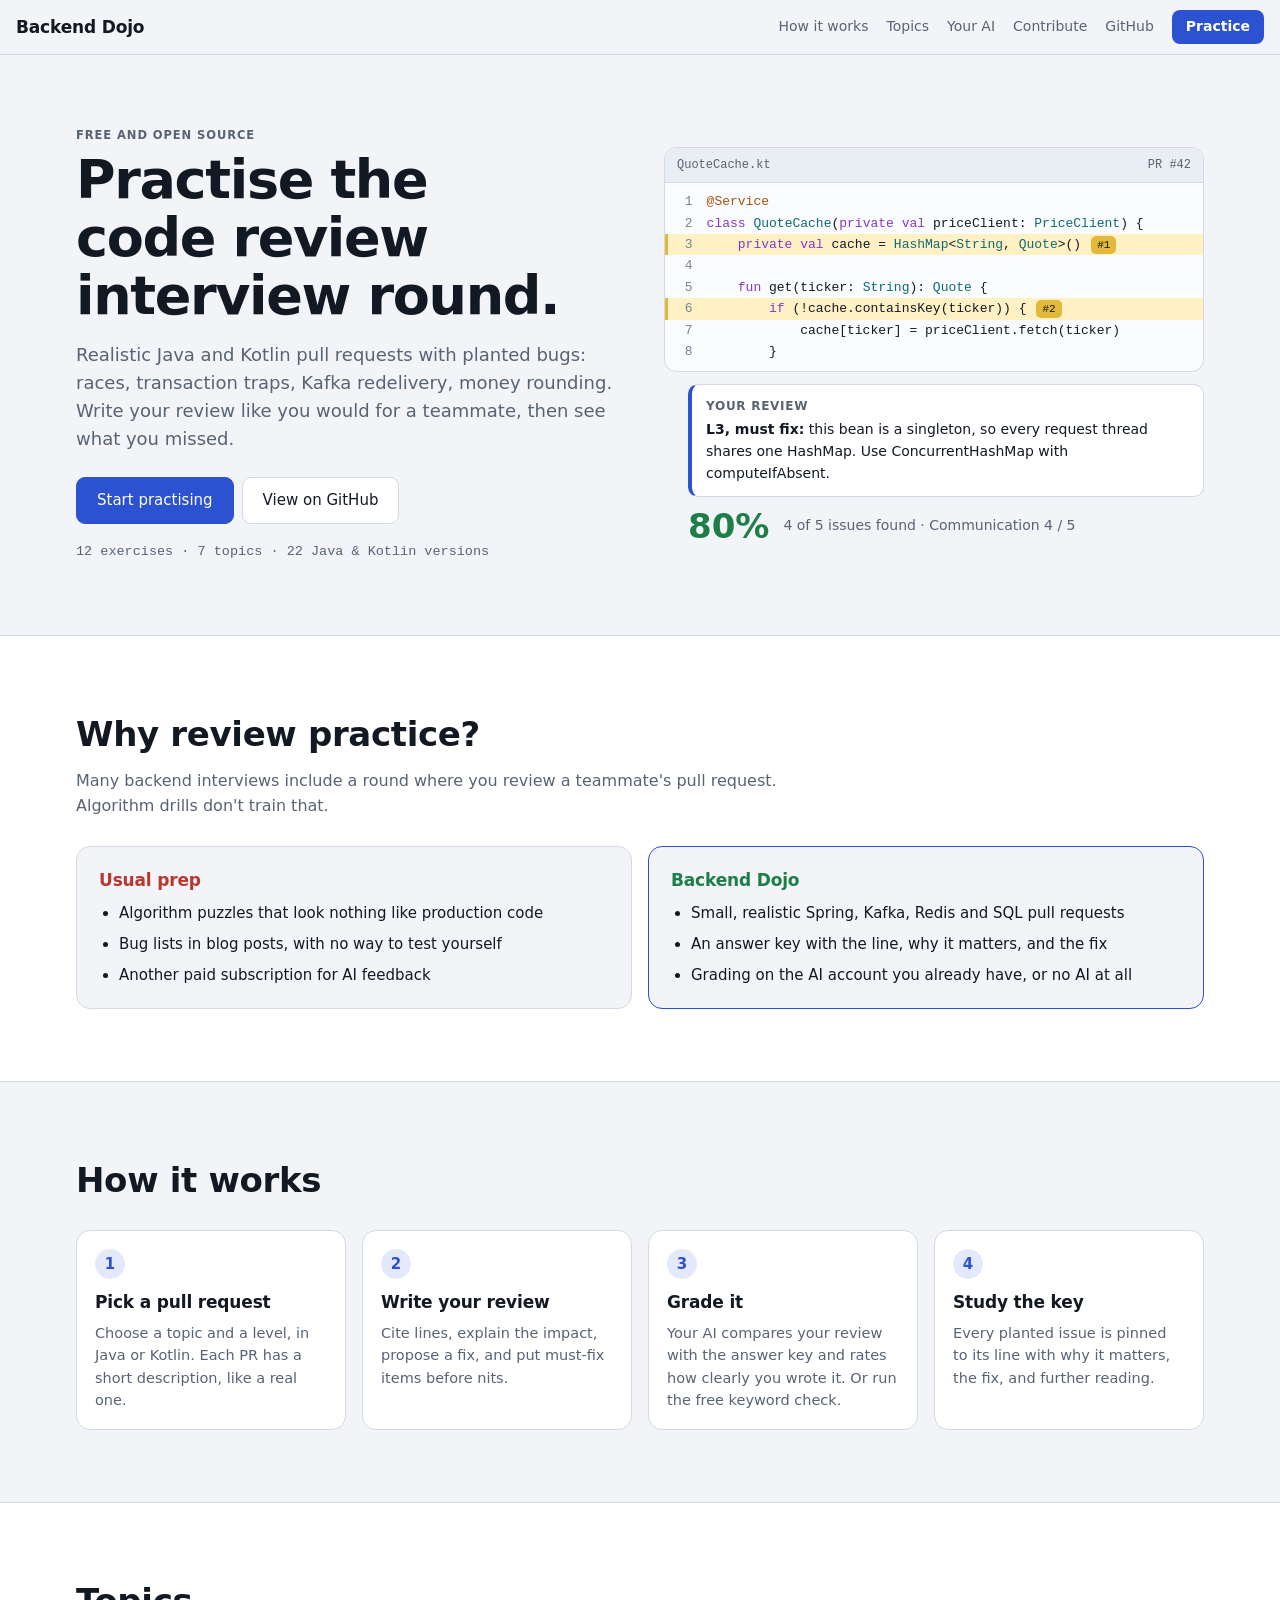
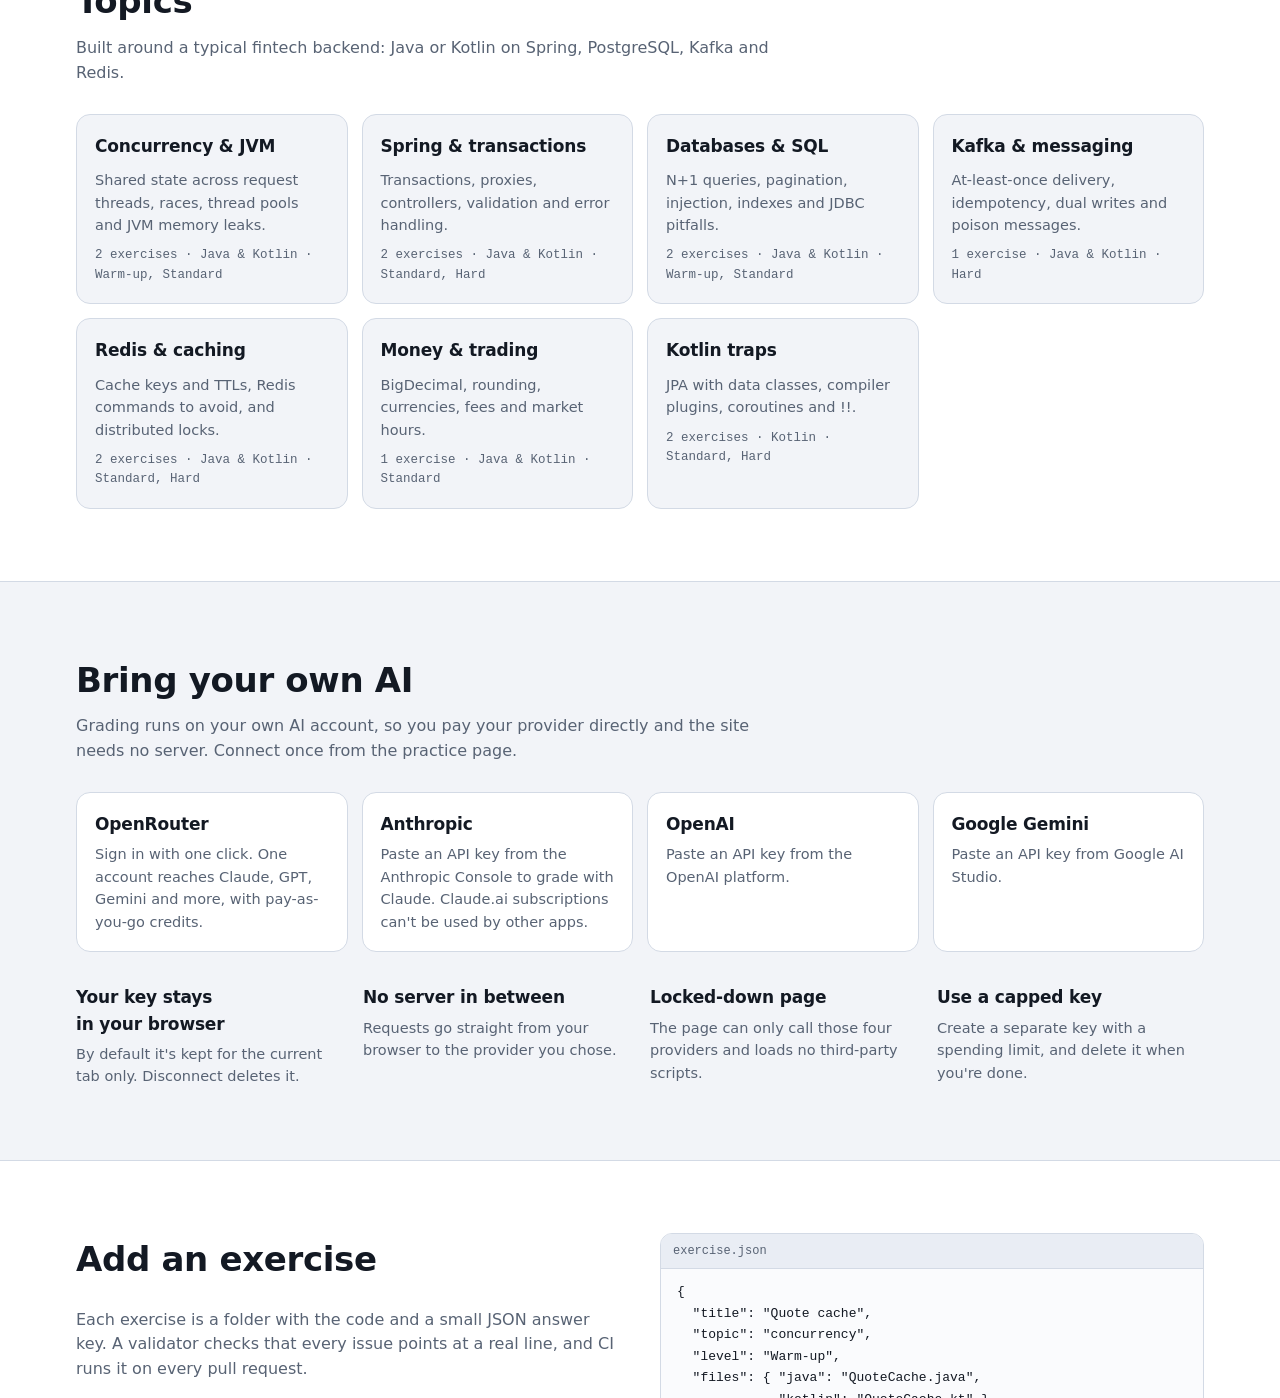
==== index.html @ 564f770d "feat: add home page with site navigation Landing page with how-it-works, topics built from the exerc" ====
<!doctype html>
<html lang="en">
<head>
<meta charset="utf-8">
<meta name="viewport" content="width=device-width, initial-scale=1">
<meta http-equiv="Content-Security-Policy" content="default-src 'self'; script-src 'self'; style-src 'self'; img-src 'self' data:; connect-src 'self'; object-src 'none'; base-uri 'none'; form-action 'none'">
<meta name="referrer" content="no-referrer">
<title>Backend Dojo</title>
<meta name="description" content="Practise the code review interview round. Realistic Java and Kotlin pull requests with planted bugs, graded by your own AI account.">
<link rel="stylesheet" href="css/app.css">
<script type="module" src="js/home.js"></script>
</head>
<body class="home">
<nav class="site-nav" aria-label="Site">
  <div class="nav-inner">
    <a class="logo" href="./">Backend Dojo</a>
    <div class="nav-links">
      <a href="#how">How it works</a>
      <a href="#topics">Topics</a>
      <a href="#ai">Your AI</a>
      <a href="#contribute">Contribute</a>
      <a href="https://github.com/svkaizoku/backend-dojo" rel="noopener noreferrer">GitHub</a>
      <a class="nav-cta" href="practice.html">Practice</a>
    </div>
  </div>
</nav>

<main>
  <section class="hero">
    <div class="wrap hero-grid">
      <div class="hero-copy">
        <p class="eyebrow">Free and open source</p>
        <h1>Practise the code review interview round.</h1>
        <p class="lede">Realistic Java and Kotlin pull requests with planted bugs: races, transaction traps, Kafka redelivery, money rounding. Write your review like you would for a teammate, then see what you missed.</p>
        <div class="actions">
          <a class="btn primary big-btn" href="practice.html">Start practising</a>
          <a class="btn big-btn" href="https://github.com/svkaizoku/backend-dojo" rel="noopener noreferrer">View on GitHub</a>
        </div>
        <p class="stats" id="stats">Java &amp; Kotlin · Spring · Kafka · Redis · SQL</p>
      </div>

      <figure class="demo" aria-label="Example: a review comment on a pull request">
        <div class="code">
          <div class="bar"><span>QuoteCache.kt</span><span>PR #42</span></div>
          <pre><div class="ln"><span class="no">1</span><span class="src"><span class="a">@Service</span></span></div><div class="ln"><span class="no">2</span><span class="src"><span class="k">class</span> <span class="ty">QuoteCache</span>(<span class="k">private</span> <span class="k">val</span> priceClient: <span class="ty">PriceClient</span>) {</span></div><div class="ln mark"><span class="no">3</span><span class="src">    <span class="k">private</span> <span class="k">val</span> cache = <span class="ty">HashMap</span>&lt;<span class="ty">String</span>, <span class="ty">Quote</span>&gt;()<span class="pin">#1</span></span></div><div class="ln"><span class="no">4</span><span class="src"></span></div><div class="ln"><span class="no">5</span><span class="src">    <span class="k">fun</span> get(ticker: <span class="ty">String</span>): <span class="ty">Quote</span> {</span></div><div class="ln mark"><span class="no">6</span><span class="src">        <span class="k">if</span> (!cache.containsKey(ticker)) {<span class="pin">#2</span></span></div><div class="ln"><span class="no">7</span><span class="src">            cache[ticker] = priceClient.fetch(ticker)</span></div><div class="ln"><span class="no">8</span><span class="src">        }</span></div></pre>
        </div>
        <div class="comment">
          <p class="who">Your review</p>
          <p><b>L3, must fix:</b> this bean is a singleton, so every request thread shares one HashMap. Use ConcurrentHashMap with computeIfAbsent.</p>
        </div>
        <div class="grade">
          <span class="big hi">80%</span>
          <span>4 of 5 issues found · Communication 4 / 5</span>
        </div>
      </figure>
    </div>
  </section>

  <section class="band" id="why">
    <div class="wrap">
      <h2>Why review practice?</h2>
      <p class="section-lede">Many backend interviews include a round where you review a teammate's pull request. Algorithm drills don't train that.</p>
      <div class="compare">
        <div class="col without">
          <h3>Usual prep</h3>
          <ul>
            <li>Algorithm puzzles that look nothing like production code</li>
            <li>Bug lists in blog posts, with no way to test yourself</li>
            <li>Another paid subscription for AI feedback</li>
          </ul>
        </div>
        <div class="col with">
          <h3>Backend Dojo</h3>
          <ul>
            <li>Small, realistic Spring, Kafka, Redis and SQL pull requests</li>
            <li>An answer key with the line, why it matters, and the fix</li>
            <li>Grading on the AI account you already have, or no AI at all</li>
          </ul>
        </div>
      </div>
    </div>
  </section>

  <section id="how">
    <div class="wrap">
      <h2>How it works</h2>
      <ol class="steps">
        <li><span class="num">1</span><h3>Pick a pull request</h3><p>Choose a topic and a level, in Java or Kotlin. Each PR has a short description, like a real one.</p></li>
        <li><span class="num">2</span><h3>Write your review</h3><p>Cite lines, explain the impact, propose a fix, and put must-fix items before nits.</p></li>
        <li><span class="num">3</span><h3>Grade it</h3><p>Your AI compares your review with the answer key and rates how clearly you wrote it. Or run the free keyword check.</p></li>
        <li><span class="num">4</span><h3>Study the key</h3><p>Every planted issue is pinned to its line with why it matters, the fix, and further reading.</p></li>
      </ol>
    </div>
  </section>

  <section class="band" id="topics">
    <div class="wrap">
      <h2>Topics</h2>
      <p class="section-lede">Built around a typical fintech backend: Java or Kotlin on Spring, PostgreSQL, Kafka and Redis.</p>
      <div class="cards" id="topicCards">
        <p class="hint">Loading topics…</p>
      </div>
    </div>
  </section>

  <section id="ai">
    <div class="wrap">
      <h2>Bring your own AI</h2>
      <p class="section-lede">Grading runs on your own AI account, so you pay your provider directly and the site needs no server. Connect once from the practice page.</p>
      <div class="cards">
        <div class="card"><h3>OpenRouter</h3><p>Sign in with one click. One account reaches Claude, GPT, Gemini and more, with pay-as-you-go credits.</p></div>
        <div class="card"><h3>Anthropic</h3><p>Paste an API key from the Anthropic Console to grade with Claude. Claude.ai subscriptions can't be used by other apps.</p></div>
        <div class="card"><h3>OpenAI</h3><p>Paste an API key from the OpenAI platform.</p></div>
        <div class="card"><h3>Google Gemini</h3><p>Paste an API key from Google AI Studio.</p></div>
      </div>
      <div class="trust">
        <div><h3>Your key stays in your browser</h3><p>By default it's kept for the current tab only. Disconnect deletes it.</p></div>
        <div><h3>No server in between</h3><p>Requests go straight from your browser to the provider you chose.</p></div>
        <div><h3>Locked-down page</h3><p>The page can only call those four providers and loads no third-party scripts.</p></div>
        <div><h3>Use a capped key</h3><p>Create a separate key with a spending limit, and delete it when you're done.</p></div>
      </div>
    </div>
  </section>

  <section class="band" id="contribute">
    <div class="wrap contribute-grid">
      <div>
        <h2>Add an exercise</h2>
        <p class="section-lede">Each exercise is a folder with the code and a small JSON answer key. A validator checks that every issue points at a real line, and CI runs it on every pull request.</p>
        <ol class="plain">
          <li>Write a short, realistic pull request with a few planted problems.</li>
          <li>Describe each problem: the line, why it matters, the fix, and keywords.</li>
          <li>Run <code>node scripts/validate.mjs</code> and open a pull request.</li>
        </ol>
        <p>Write exercises yourself. Bug ideas are free to reuse, but other people's code and text usually aren't; link good sources instead.</p>
        <a class="btn" href="https://github.com/svkaizoku/backend-dojo#add-an-exercise" rel="noopener noreferrer">Read the guide</a>
      </div>
      <div class="code">
        <div class="bar"><span>exercise.json</span></div>
        <pre class="json">{
  "title": "Quote cache",
  "topic": "concurrency",
  "level": "Warm-up",
  "files": { "java": "QuoteCache.java",
             "kotlin": "QuoteCache.kt" },
  "issues": [{
    "sev": "major",
    "title": "HashMap shared across threads",
    "at": { "kotlin": "HashMap&lt;String, Quote&gt;()" },
    "why": "Every request thread shares it…",
    "fix": "Use ConcurrentHashMap.",
    "kw": ["concurrenthashmap", "thread-safe"]
  }]
}</pre>
      </div>
    </div>
  </section>
</main>

<footer class="site-foot">
  <div class="wrap foot-inner">
    <span class="logo">Backend Dojo</span>
    <nav aria-label="Footer">
      <a href="practice.html">Practice</a>
      <a href="https://github.com/svkaizoku/backend-dojo" rel="noopener noreferrer">GitHub</a>
      <a href="https://github.com/svkaizoku/backend-dojo/blob/main/LICENSE" rel="noopener noreferrer">MIT (code)</a>
      <a href="https://github.com/svkaizoku/backend-dojo/blob/main/content/LICENSE.md" rel="noopener noreferrer">CC BY 4.0 (exercises)</a>
    </nav>
  </div>
</footer>
</body>
</html>
---- css/app.css ----
/* Layout: PR-review workspace. Exercise rail on the left, code and a review pad on the right. */
:root {
  color-scheme: light;
  --bg: #F2F4F8;
  --surface: #FFFFFF;
  --surface-2: #E9EDF4;
  --fg: #131923;
  --muted: #586374;
  --line: #D3DAE5;
  --accent: #2C52D1;
  --accent-fg: #FFFFFF;
  --accent-soft: #E3E9FB;
  --code-bg: #FAFBFD;
  --mark: #FFF1C4;
  --mark-edge: #E2B93B;
  --good: #1D7F47;
  --good-soft: #DDF2E5;
  --warn: #9A6412;
  --warn-soft: #FBEFD6;
  --bad: #B8382F;
  --bad-soft: #F8E1DF;
  --syn-kw: #8338C9;
  --syn-str: #26733A;
  --syn-ann: #A9520F;
  --syn-num: #1C67A8;
  --syn-type: #0F6A73;
  --syn-com: #778294;
  --font-body: "Segoe UI", system-ui, -apple-system, sans-serif;
  --font-code: ui-monospace, "SFMono-Regular", "JetBrains Mono", Menlo, Consolas, monospace;
}
@media (prefers-color-scheme: dark) {
  :root {
    color-scheme: dark;
    --bg: #0D1015; --surface: #151A21; --surface-2: #1C222B; --fg: #E3E7EE; --muted: #95A1B3; --line: #2A323E;
    --accent: #88A1FF; --accent-fg: #0D1015; --accent-soft: #1F2846; --code-bg: #11151B; --mark: #352D12; --mark-edge: #C9A23A;
    --good: #52C68D; --good-soft: #15301F; --warn: #E2B04A; --warn-soft: #33280F; --bad: #F07A70; --bad-soft: #3A1A18;
    --syn-kw: #C99AF0; --syn-str: #93D49A; --syn-ann: #F0A96B; --syn-num: #82BCF2; --syn-type: #6FD0D6; --syn-com: #6B7687;
  }
}

* { box-sizing: border-box; }
body {
  margin: 0; background: var(--bg); color: var(--fg);
  font-family: var(--font-body); font-size: 15px; line-height: 1.55;
}
[hidden] { display: none !important; }
.page {
  max-width: 1440px; margin: 0 auto;
  padding: 20px max(16px, env(safe-area-inset-right, 0px)) 32px max(16px, env(safe-area-inset-left, 0px));
  display: grid; gap: 20px;
}
h1, h2, h3 { text-wrap: balance; margin: 0; letter-spacing: -0.01em; }
p { margin: 0; }
button, input, select, textarea { font: inherit; color: inherit; }
a { color: var(--accent); }
:focus-visible { outline: 2px solid var(--accent); outline-offset: 2px; }

/* Header */
.top { display: flex; flex-wrap: wrap; align-items: flex-end; justify-content: space-between; gap: 12px 24px; }
.brand h1 { font-size: clamp(24px, 3.2vw, 32px); font-weight: 700; }
.brand p { color: var(--muted); max-width: 62ch; margin-top: 4px; }
.top-actions { display: flex; flex-wrap: wrap; gap: 10px; align-items: center; }
.status {
  display: inline-flex; align-items: center; gap: 8px; font-size: 13px; color: var(--muted); cursor: pointer;
  border: 1px solid var(--line); border-radius: 999px; padding: 5px 12px; background: var(--surface);
}
.status:hover { border-color: var(--fg); }
.status .dot { width: 8px; height: 8px; border-radius: 50%; background: var(--warn); }
.status[data-state="on"] .dot { background: var(--good); }
.banner { background: var(--accent-soft); border-radius: 10px; padding: 10px 14px; font-size: 14px; }
.banner.err { background: var(--bad-soft); color: var(--bad); }

/* Workspace */
.layout { display: grid; grid-template-columns: 270px minmax(0, 1fr); gap: 20px; align-items: start; }
@media (max-width: 900px) { .layout { grid-template-columns: minmax(0, 1fr); } }

.rail { display: grid; gap: 14px; position: sticky; top: 12px; }
@media (max-width: 900px) { .rail { position: static; } }
.eyebrow { font-size: 11.5px; font-weight: 600; text-transform: uppercase; letter-spacing: 0.08em; color: var(--muted); }
.topics { display: flex; flex-wrap: wrap; gap: 6px; }
.chip {
  border: 1px solid var(--line); background: var(--surface); border-radius: 999px;
  padding: 5px 11px; font-size: 13px; cursor: pointer;
}
.chip[aria-pressed="true"] { background: var(--fg); color: var(--bg); border-color: var(--fg); }
.exlist { list-style: none; margin: 0; padding: 0; display: grid; gap: 6px; }
.exbtn {
  width: 100%; text-align: left; cursor: pointer; display: grid; grid-template-columns: minmax(0, 1fr) auto;
  gap: 2px 10px; align-items: center; padding: 10px 12px; border-radius: 10px;
  border: 1px solid transparent; background: transparent;
}
.exbtn:hover { background: var(--surface); border-color: var(--line); }
.exbtn[aria-current="true"] { background: var(--surface); border-color: var(--accent); }
.exbtn .t { font-weight: 600; font-size: 14.5px; }
.exbtn .l { font-size: 12.5px; color: var(--muted); grid-column: 1; }
.best {
  grid-row: 1 / span 2; grid-column: 2; font-family: var(--font-code); font-size: 12px;
  font-variant-numeric: tabular-nums; padding: 2px 8px; border-radius: 6px; background: var(--surface-2); color: var(--muted);
}
.best.hi { background: var(--good-soft); color: var(--good); }
.best.mid { background: var(--warn-soft); color: var(--warn); }
.best.lo { background: var(--bad-soft); color: var(--bad); }
.how { font-size: 13px; color: var(--muted); border-top: 1px solid var(--line); padding-top: 12px; display: grid; gap: 6px; }

main { display: grid; gap: 16px; min-width: 0; }
.exhead { display: grid; gap: 6px; }
.exhead .meta { display: flex; flex-wrap: wrap; gap: 8px; align-items: center; font-size: 13px; color: var(--muted); }
.exhead h2 { font-size: clamp(21px, 2.4vw, 26px); font-weight: 700; }
.pr {
  background: var(--surface); border: 1px solid var(--line); border-radius: 12px; padding: 12px 14px;
  max-width: 80ch; font-size: 14.5px;
}
.pr b { font-weight: 600; }

.work { display: grid; grid-template-columns: minmax(0, 1.15fr) minmax(0, 1fr); gap: 16px; align-items: start; }
@media (max-width: 1180px) { .work { grid-template-columns: minmax(0, 1fr); } }

/* Code panel */
.code { background: var(--code-bg); border: 1px solid var(--line); border-radius: 12px; overflow: hidden; min-width: 0; }
.code .bar {
  display: flex; justify-content: space-between; gap: 8px; padding: 8px 12px; border-bottom: 1px solid var(--line);
  font-family: var(--font-code); font-size: 12px; color: var(--muted); background: var(--surface-2);
}
.code pre { margin: 0; overflow-x: auto; padding: 8px 0; font-family: var(--font-code); font-size: 13px; line-height: 1.65; min-height: 120px; }
.ln { display: grid; grid-template-columns: 3.2em minmax(0, 1fr); min-width: max-content; padding-right: 16px; }
.ln .no { text-align: right; padding-right: 14px; color: var(--syn-com); user-select: none; font-variant-numeric: tabular-nums; }
.ln .src { white-space: pre; }
.ln.mark { background: var(--mark); box-shadow: inset 3px 0 0 var(--mark-edge); }
.pin {
  display: inline-block; margin-left: 10px; padding: 0 6px; border-radius: 5px; font-size: 11px;
  background: var(--mark-edge); color: #1A1505; font-weight: 500;
}
.k { color: var(--syn-kw); } .s { color: var(--syn-str); } .a { color: var(--syn-ann); }
.n { color: var(--syn-num); } .ty { color: var(--syn-type); } .c { color: var(--syn-com); font-style: italic; }

/* Review pad */
.pad { display: grid; gap: 10px; min-width: 0; }
.pad label { font-weight: 600; font-size: 14px; }
.hint { font-size: 13px; color: var(--muted); }
textarea {
  width: 100%; min-height: 300px; resize: vertical; padding: 12px 14px; border-radius: 12px;
  border: 1px solid var(--line); background: var(--surface);
  font-family: var(--font-code); font-size: 13px; line-height: 1.6;
}
textarea:focus, input:focus, select:focus { border-color: var(--accent); outline: none; box-shadow: 0 0 0 3px var(--accent-soft); }
.actions { display: flex; flex-wrap: wrap; gap: 8px; align-items: center; }
.btn {
  border: 1px solid var(--line); background: var(--surface); border-radius: 9px; padding: 8px 14px;
  font-weight: 500; font-size: 14px; cursor: pointer;
}
.btn:hover:not(:disabled) { border-color: var(--fg); }
.btn.primary { background: var(--accent); color: var(--accent-fg); border-color: var(--accent); }
.btn.primary:hover:not(:disabled) { filter: brightness(1.08); border-color: var(--accent); }
.btn:disabled { opacity: 0.5; cursor: not-allowed; }
.msg { font-size: 13.5px; color: var(--muted); min-height: 1.4em; }
.msg.err { color: var(--bad); }
.spin {
  display: inline-block; width: 12px; height: 12px; border-radius: 50%; border: 2px solid var(--line);
  border-top-color: var(--accent); animation: spin 0.8s linear infinite; vertical-align: -1px; margin-right: 6px;
}
@keyframes spin { to { transform: rotate(360deg); } }
@media (prefers-reduced-motion: reduce) { .spin { animation: none; } }

/* Segmented control (language toggle and verdict marks) */
.seg { display: inline-flex; border: 1px solid var(--line); border-radius: 8px; overflow: hidden; justify-self: start; background: var(--surface); }
.seg button { border: 0; background: transparent; padding: 4px 12px; font-size: 13px; cursor: pointer; }
.seg button + button { border-left: 1px solid var(--line); }
.seg button[aria-pressed="true"] { background: var(--fg); color: var(--bg); font-weight: 600; }
.seg button[aria-pressed="true"][data-v="found"] { background: var(--good-soft); color: var(--good); }
.seg button[aria-pressed="true"][data-v="partial"] { background: var(--warn-soft); color: var(--warn); }
.seg button[aria-pressed="true"][data-v="missed"] { background: var(--bad-soft); color: var(--bad); }

/* Results */
.results { display: grid; gap: 16px; background: var(--surface); border: 1px solid var(--line); border-radius: 14px; padding: 18px; }
.scoreline { display: flex; flex-wrap: wrap; align-items: center; gap: 12px 24px; }
.big { font-size: 44px; font-weight: 700; line-height: 1; font-variant-numeric: tabular-nums; }
.big.hi { color: var(--good); } .big.mid { color: var(--warn); } .big.lo { color: var(--bad); }
.scorebits { display: grid; gap: 2px; font-size: 14px; }
.scorebits .src { color: var(--muted); font-size: 13px; }
.comm { margin-left: auto; text-align: right; display: grid; gap: 2px; }
.comm .val { font-size: 22px; font-weight: 700; }
@media (max-width: 560px) { .comm { margin-left: 0; text-align: left; } }
.summary { background: var(--accent-soft); border-radius: 10px; padding: 10px 14px; font-size: 14.5px; max-width: 90ch; }
.summary b { font-weight: 600; }
.results h3 { font-size: 17px; font-weight: 600; }
.issues { list-style: none; margin: 0; padding: 0; display: grid; gap: 10px; }
.issue { border: 1px solid var(--line); border-radius: 11px; padding: 12px 14px; display: grid; gap: 6px; box-shadow: inset 4px 0 0 var(--line); }
.issue.v-found { box-shadow: inset 4px 0 0 var(--good); }
.issue.v-partial { box-shadow: inset 4px 0 0 var(--warn); }
.issue.v-missed { box-shadow: inset 4px 0 0 var(--bad); }
.ihead { display: flex; flex-wrap: wrap; align-items: center; gap: 6px 10px; }
.ihead strong { font-weight: 600; font-size: 15px; }
.tag { font-size: 11.5px; font-weight: 600; padding: 2px 8px; border-radius: 6px; letter-spacing: 0.02em; }
.tag.must { background: var(--bad-soft); color: var(--bad); }
.tag.should { background: var(--surface-2); color: var(--muted); }
.tag.lineref { font-family: var(--font-code); background: var(--mark); color: var(--fg); font-weight: 500; }
.issue .why, .issue .fix { font-size: 14px; max-width: 90ch; }
.issue .fix b { font-weight: 600; }
.issue .note { font-size: 13.5px; color: var(--muted); border-left: 2px solid var(--line); padding-left: 10px; }
.extras { list-style: none; margin: 0; padding: 0; display: grid; gap: 8px; }
.extras li { display: grid; grid-template-columns: auto minmax(0, 1fr); gap: 2px 10px; font-size: 14px; }
.extras .mk { font-weight: 600; font-size: 12px; padding: 1px 7px; border-radius: 6px; align-self: start; margin-top: 2px; }
.extras .mk.ok { background: var(--good-soft); color: var(--good); }
.extras .mk.no { background: var(--bad-soft); color: var(--bad); }
.extras .nt { grid-column: 2; color: var(--muted); font-size: 13.5px; }

/* Connect dialog */
dialog {
  border: 1px solid var(--line); border-radius: 14px; padding: 0; background: var(--surface); color: var(--fg);
  width: min(520px, calc(100vw - 32px));
}
dialog::backdrop { background: rgb(0 0 0 / 0.45); }
.dlg { display: grid; gap: 8px; padding: 20px; }
.dlg h2 { font-size: 20px; }
.dlg label { font-weight: 600; font-size: 14px; margin-top: 6px; }
.dlg input[type="password"], .dlg input[list], .dlg select {
  width: 100%; padding: 8px 10px; border-radius: 9px; border: 1px solid var(--line); background: var(--surface);
}
.dlg .check { display: flex; gap: 8px; align-items: center; font-weight: 500; }
.dlg .actions { margin-top: 8px; }
.orlogin { display: flex; flex-wrap: wrap; gap: 10px; align-items: center; margin-top: 6px; }

.foot { font-size: 12.5px; color: var(--muted); border-top: 1px solid var(--line); padding-top: 12px; }
.refs { margin: 0; padding-left: 20px; display: grid; gap: 4px; font-size: 14px; }
.note-box { background: var(--warn-soft); color: var(--fg); border-radius: 10px; padding: 10px 12px; font-size: 13px; }
.note-box b { color: var(--warn); }

/* Site nav (home and practice pages) */
html { scroll-behavior: smooth; scroll-padding-top: 72px; }
@media (prefers-reduced-motion: reduce) { html { scroll-behavior: auto; } }
.site-nav {
  position: sticky; top: 0; z-index: 10; background: color-mix(in srgb, var(--bg) 88%, transparent);
  backdrop-filter: blur(8px); border-bottom: 1px solid var(--line);
}
.nav-inner {
  max-width: 1440px; margin: 0 auto; padding: 10px 16px;
  display: flex; flex-wrap: wrap; align-items: center; justify-content: space-between; gap: 8px 20px;
}
.logo { font-weight: 700; font-size: 17px; color: var(--fg); text-decoration: none; letter-spacing: -0.01em; }
.nav-links { display: flex; flex-wrap: wrap; align-items: center; gap: 4px 18px; font-size: 14px; }
.nav-links a { color: var(--muted); text-decoration: none; }
.nav-links a:hover { color: var(--fg); }
.nav-links .nav-cta { background: var(--accent); color: var(--accent-fg); padding: 6px 14px; border-radius: 8px; font-weight: 600; }
.nav-links .nav-cta:hover { color: var(--accent-fg); filter: brightness(1.08); }
@media (max-width: 640px) { .nav-links { gap: 4px 12px; font-size: 13px; } }

/* Home page */
.home main { display: block; }
.wrap { max-width: 1160px; margin: 0 auto; padding: 0 16px; }
.home section { padding: 72px 0; }
.home section.band { background: var(--surface); border-block: 1px solid var(--line); }
.home h2 { font-size: clamp(26px, 3.4vw, 34px); font-weight: 700; margin-bottom: 8px; }
.home h3 { font-size: 17px; font-weight: 600; margin-bottom: 6px; }
.section-lede { color: var(--muted); max-width: 70ch; margin-bottom: 28px; font-size: 16px; }
.big-btn { padding: 11px 20px; font-size: 15px; text-decoration: none; display: inline-block; }
a.btn { text-decoration: none; color: var(--fg); display: inline-block; }
a.btn.primary { color: var(--accent-fg); }

.hero { padding: 64px 0 72px; }
.hero-grid { display: grid; grid-template-columns: minmax(0, 1fr) minmax(0, 1fr); gap: 48px; align-items: center; }
@media (max-width: 960px) { .hero-grid { grid-template-columns: minmax(0, 1fr); gap: 32px; } }
.hero h1 { font-size: clamp(34px, 5vw, 54px); line-height: 1.08; font-weight: 800; letter-spacing: -0.025em; margin: 6px 0 16px; }
.lede { font-size: 18px; color: var(--muted); max-width: 56ch; margin-bottom: 24px; }
.stats { margin-top: 18px; font-size: 13.5px; color: var(--muted); font-family: var(--font-code); }

.demo { margin: 0; display: grid; gap: 12px; }
.demo .code pre { min-height: 0; }
.comment {
  background: var(--surface); border: 1px solid var(--line); border-left: 4px solid var(--accent);
  border-radius: 10px; padding: 12px 14px; font-size: 14px; margin-left: 24px;
}
.comment .who { font-size: 12px; font-weight: 600; color: var(--muted); text-transform: uppercase; letter-spacing: 0.06em; margin-bottom: 4px; }
.grade { display: flex; align-items: center; gap: 14px; font-size: 14px; color: var(--muted); margin-left: 24px; }
.grade .big { font-size: 34px; }

.compare { display: grid; grid-template-columns: repeat(2, minmax(0, 1fr)); gap: 16px; }
@media (max-width: 720px) { .compare { grid-template-columns: minmax(0, 1fr); } }
.compare .col { border: 1px solid var(--line); border-radius: 14px; padding: 20px 22px; background: var(--bg); }
.compare ul { margin: 8px 0 0; padding-left: 20px; display: grid; gap: 8px; }
.compare .without h3 { color: var(--bad); }
.compare .with { border-color: var(--accent); }
.compare .with h3 { color: var(--good); }

.steps { list-style: none; margin: 24px 0 0; padding: 0; display: grid; grid-template-columns: repeat(4, minmax(0, 1fr)); gap: 16px; }
@media (max-width: 960px) { .steps { grid-template-columns: repeat(2, minmax(0, 1fr)); } }
@media (max-width: 560px) { .steps { grid-template-columns: minmax(0, 1fr); } }
.steps li { border: 1px solid var(--line); border-radius: 14px; padding: 18px; background: var(--surface); }
.steps p { color: var(--muted); font-size: 14.5px; }
.num {
  display: inline-grid; place-items: center; width: 30px; height: 30px; border-radius: 50%;
  background: var(--accent-soft); color: var(--accent); font-weight: 700; margin-bottom: 10px;
}

.cards { display: grid; grid-template-columns: repeat(auto-fill, minmax(240px, 1fr)); gap: 14px; }
.card { border: 1px solid var(--line); border-radius: 14px; padding: 18px; background: var(--bg); }
.card p { color: var(--muted); font-size: 14.5px; }
.home section:not(.band) .card { background: var(--surface); }
.topic-card { text-decoration: none; color: var(--fg); display: grid; gap: 4px; align-content: start; transition: border-color 0.15s; }
.topic-card:hover { border-color: var(--accent); }
.topic-card .meta { font-family: var(--font-code); font-size: 12.5px; margin-top: 6px; }

.trust { display: grid; grid-template-columns: repeat(auto-fit, minmax(220px, 1fr)); gap: 20px; margin-top: 32px; }
.trust p { color: var(--muted); font-size: 14.5px; }

.contribute-grid { display: grid; grid-template-columns: minmax(0, 1fr) minmax(0, 1fr); gap: 40px; align-items: start; }
@media (max-width: 960px) { .contribute-grid { grid-template-columns: minmax(0, 1fr); } }
.contribute-grid > div:first-child { display: grid; gap: 14px; justify-items: start; }
.contribute-grid .section-lede { margin-bottom: 0; }
.plain { margin: 0; padding-left: 20px; display: grid; gap: 6px; }
.json { padding: 12px 16px !important; white-space: pre; }
code { font-family: var(--font-code); font-size: 0.92em; background: var(--surface-2); padding: 1px 6px; border-radius: 5px; }

.site-foot { border-top: 1px solid var(--line); padding: 24px 0 32px; font-size: 14px; }
.foot-inner { display: flex; flex-wrap: wrap; justify-content: space-between; gap: 12px 24px; align-items: center; }
.site-foot nav { display: flex; flex-wrap: wrap; gap: 6px 18px; }
.site-foot a { color: var(--muted); text-decoration: none; }
.site-foot a:hover { color: var(--fg); }
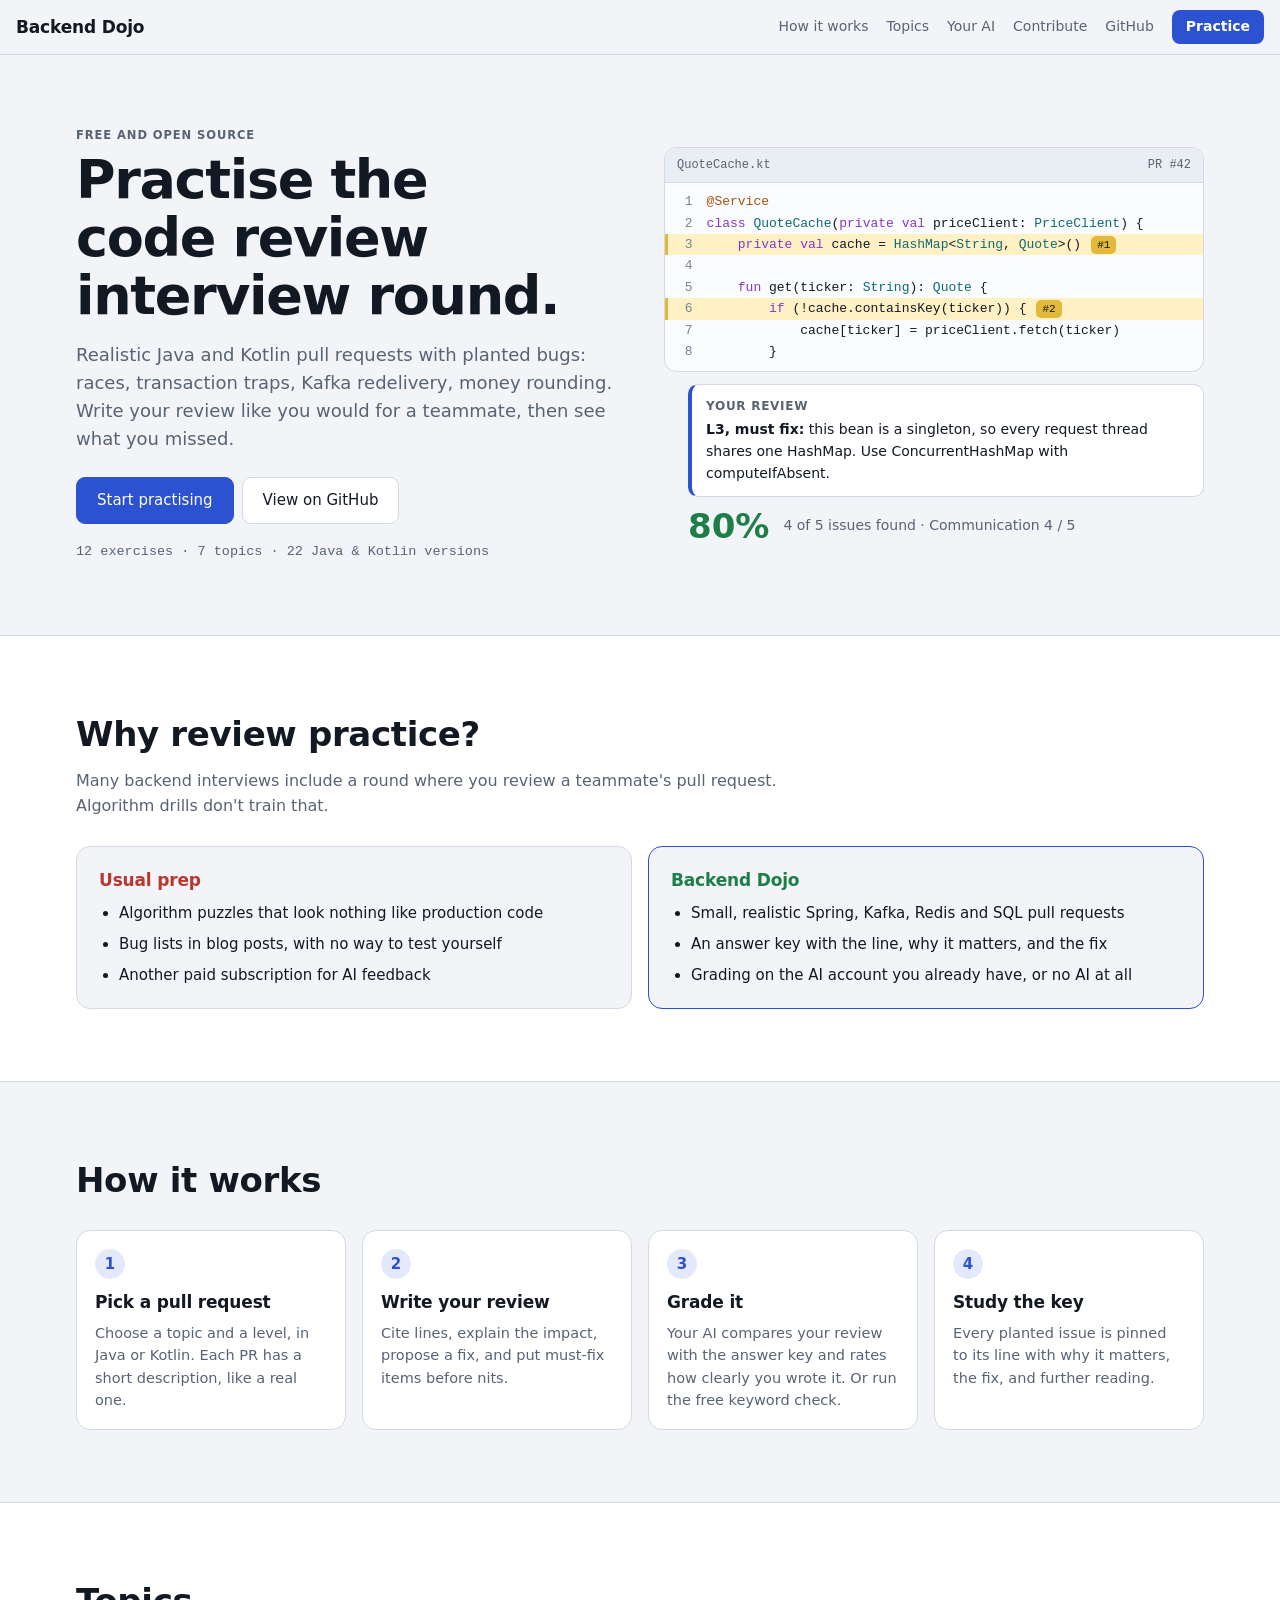
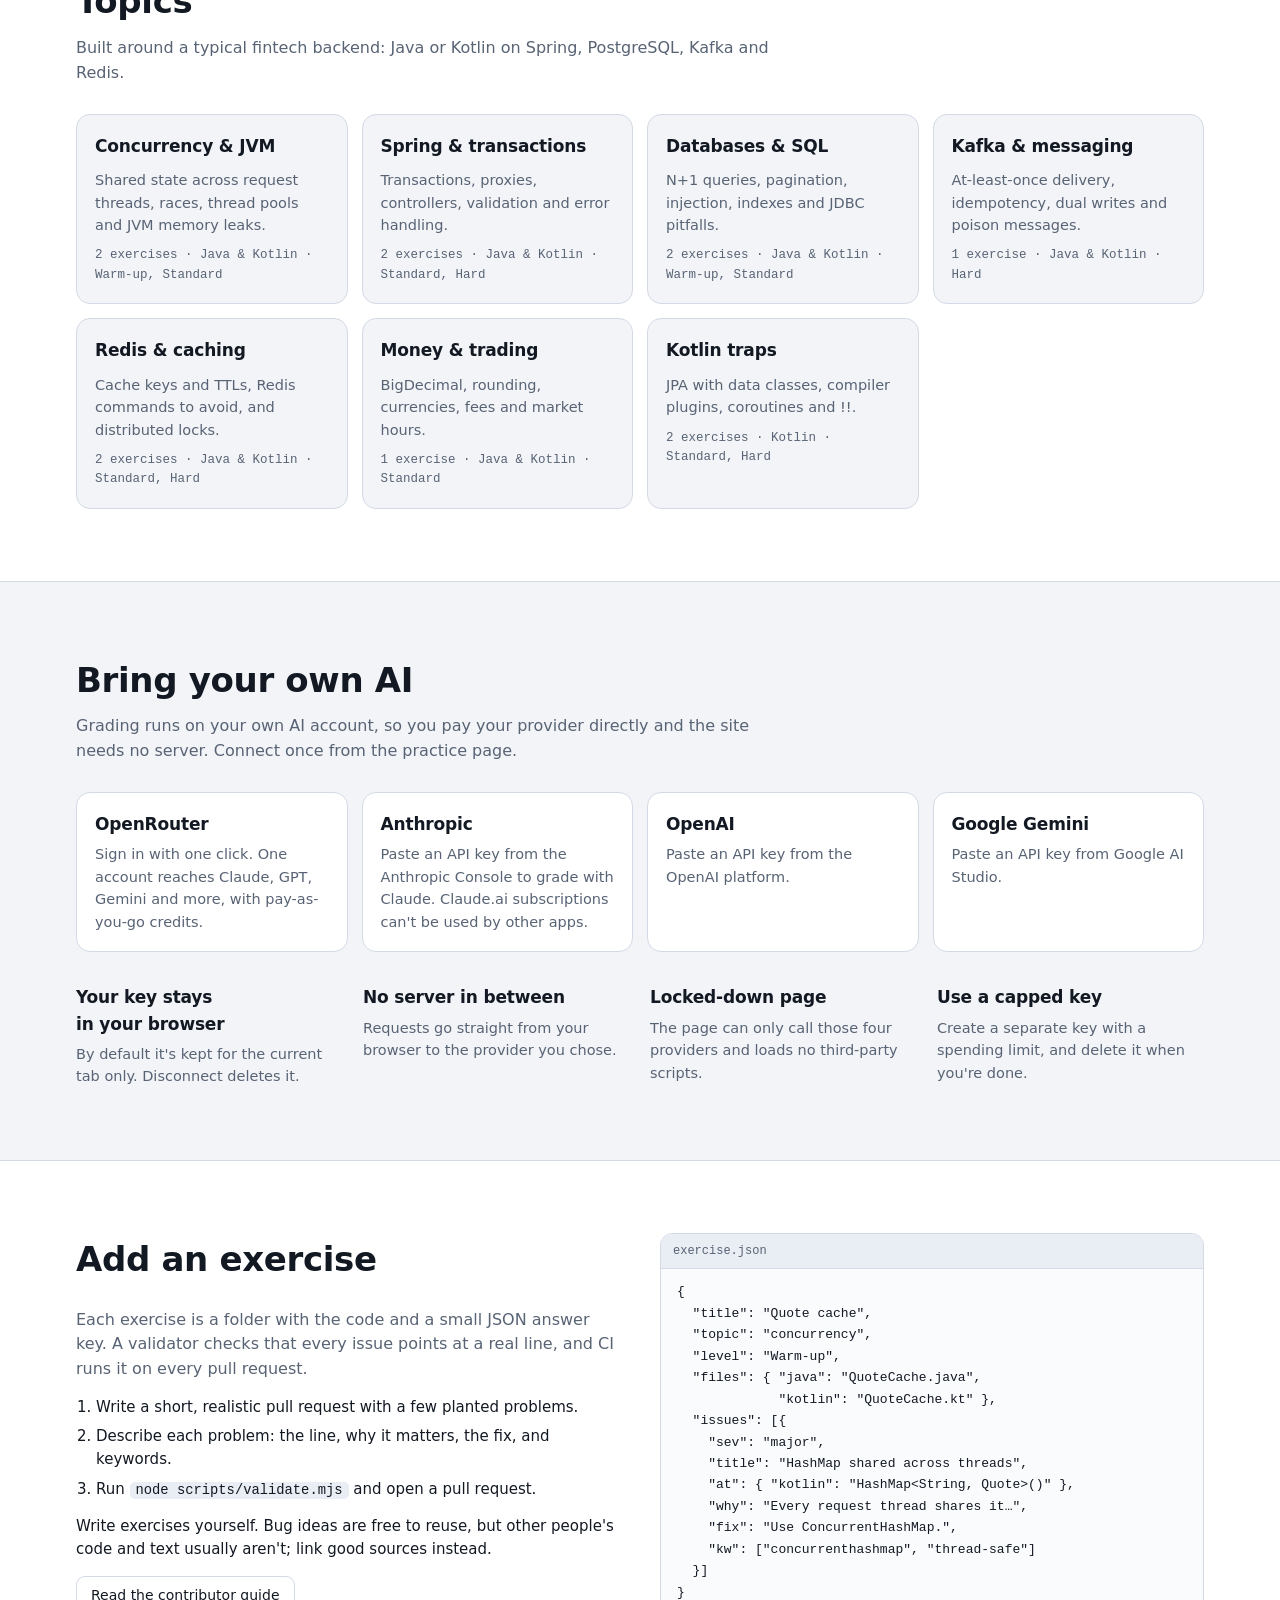
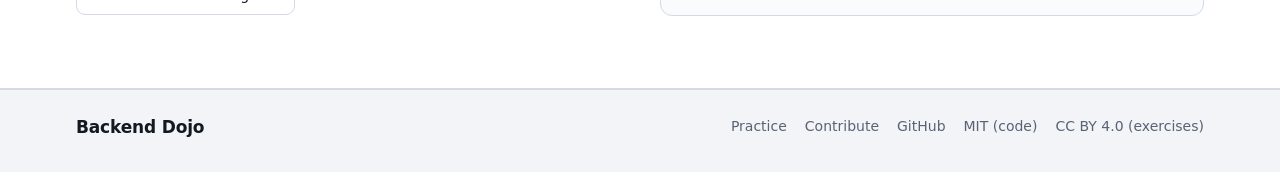
==== commit 4bdd679c: "feat: add contributor guide page Step-by-step guide, file format reference, topic ids from the data," ====
--- a/index.html
+++ b/index.html
@@ -18,7 +18,7 @@
       <a href="#how">How it works</a>
       <a href="#topics">Topics</a>
       <a href="#ai">Your AI</a>
-      <a href="#contribute">Contribute</a>
+      <a href="contribute.html">Contribute</a>
       <a href="https://github.com/svkaizoku/backend-dojo" rel="noopener noreferrer">GitHub</a>
       <a class="nav-cta" href="practice.html">Practice</a>
     </div>
@@ -133,7 +133,7 @@
           <li>Run <code>node scripts/validate.mjs</code> and open a pull request.</li>
         </ol>
         <p>Write exercises yourself. Bug ideas are free to reuse, but other people's code and text usually aren't; link good sources instead.</p>
-        <a class="btn" href="https://github.com/svkaizoku/backend-dojo#add-an-exercise" rel="noopener noreferrer">Read the guide</a>
+        <a class="btn" href="contribute.html">Read the contributor guide</a>
       </div>
       <div class="code">
         <div class="bar"><span>exercise.json</span></div>
@@ -162,6 +162,7 @@
     <span class="logo">Backend Dojo</span>
     <nav aria-label="Footer">
       <a href="practice.html">Practice</a>
+      <a href="contribute.html">Contribute</a>
       <a href="https://github.com/svkaizoku/backend-dojo" rel="noopener noreferrer">GitHub</a>
       <a href="https://github.com/svkaizoku/backend-dojo/blob/main/LICENSE" rel="noopener noreferrer">MIT (code)</a>
       <a href="https://github.com/svkaizoku/backend-dojo/blob/main/content/LICENSE.md" rel="noopener noreferrer">CC BY 4.0 (exercises)</a>
--- a/css/app.css
+++ b/css/app.css
@@ -315,3 +315,32 @@
 .site-foot nav { display: flex; flex-wrap: wrap; gap: 6px 18px; }
 .site-foot a { color: var(--muted); text-decoration: none; }
 .site-foot a:hover { color: var(--fg); }
+
+/* Contribute page */
+.page-hero { padding: 56px 0 48px; }
+.page-hero h1 { max-width: 20ch; }
+.toc { display: flex; flex-wrap: wrap; gap: 8px; margin-top: 8px; }
+.toc a {
+  border: 1px solid var(--line); background: var(--surface); border-radius: 999px; padding: 5px 12px;
+  font-size: 13.5px; color: var(--fg); text-decoration: none;
+}
+.toc a:hover { border-color: var(--accent); }
+.guide { list-style: none; counter-reset: step; margin: 0; padding: 0; display: grid; gap: 22px; max-width: 820px; }
+.guide li { counter-increment: step; position: relative; padding-left: 48px; min-width: 0; }
+.guide li::before {
+  content: counter(step); position: absolute; left: 0; top: 0; width: 30px; height: 30px; border-radius: 50%;
+  display: grid; place-items: center; background: var(--accent-soft); color: var(--accent); font-weight: 700;
+}
+.guide p { color: var(--muted); }
+.cmd {
+  margin: 10px 0 0; padding: 12px 14px; border-radius: 10px; border: 1px solid var(--line); background: var(--code-bg);
+  font-family: var(--font-code); font-size: 13px; line-height: 1.6; overflow-x: auto; white-space: pre;
+}
+.table-wrap { overflow-x: auto; border: 1px solid var(--line); border-radius: 12px; }
+.ref-table { width: 100%; border-collapse: collapse; font-size: 14px; }
+.ref-table th, .ref-table td { text-align: left; padding: 9px 12px; border-bottom: 1px solid var(--line); vertical-align: top; }
+.ref-table th { background: var(--surface-2); font-size: 12.5px; text-transform: uppercase; letter-spacing: 0.05em; color: var(--muted); }
+.ref-table tr:last-child td { border-bottom: 0; }
+.ref-table td:first-child { white-space: nowrap; }
+.sub { margin: 32px 0 12px; }
+.checklist { margin: 8px 0 24px; padding-left: 22px; display: grid; gap: 8px; max-width: 760px; }
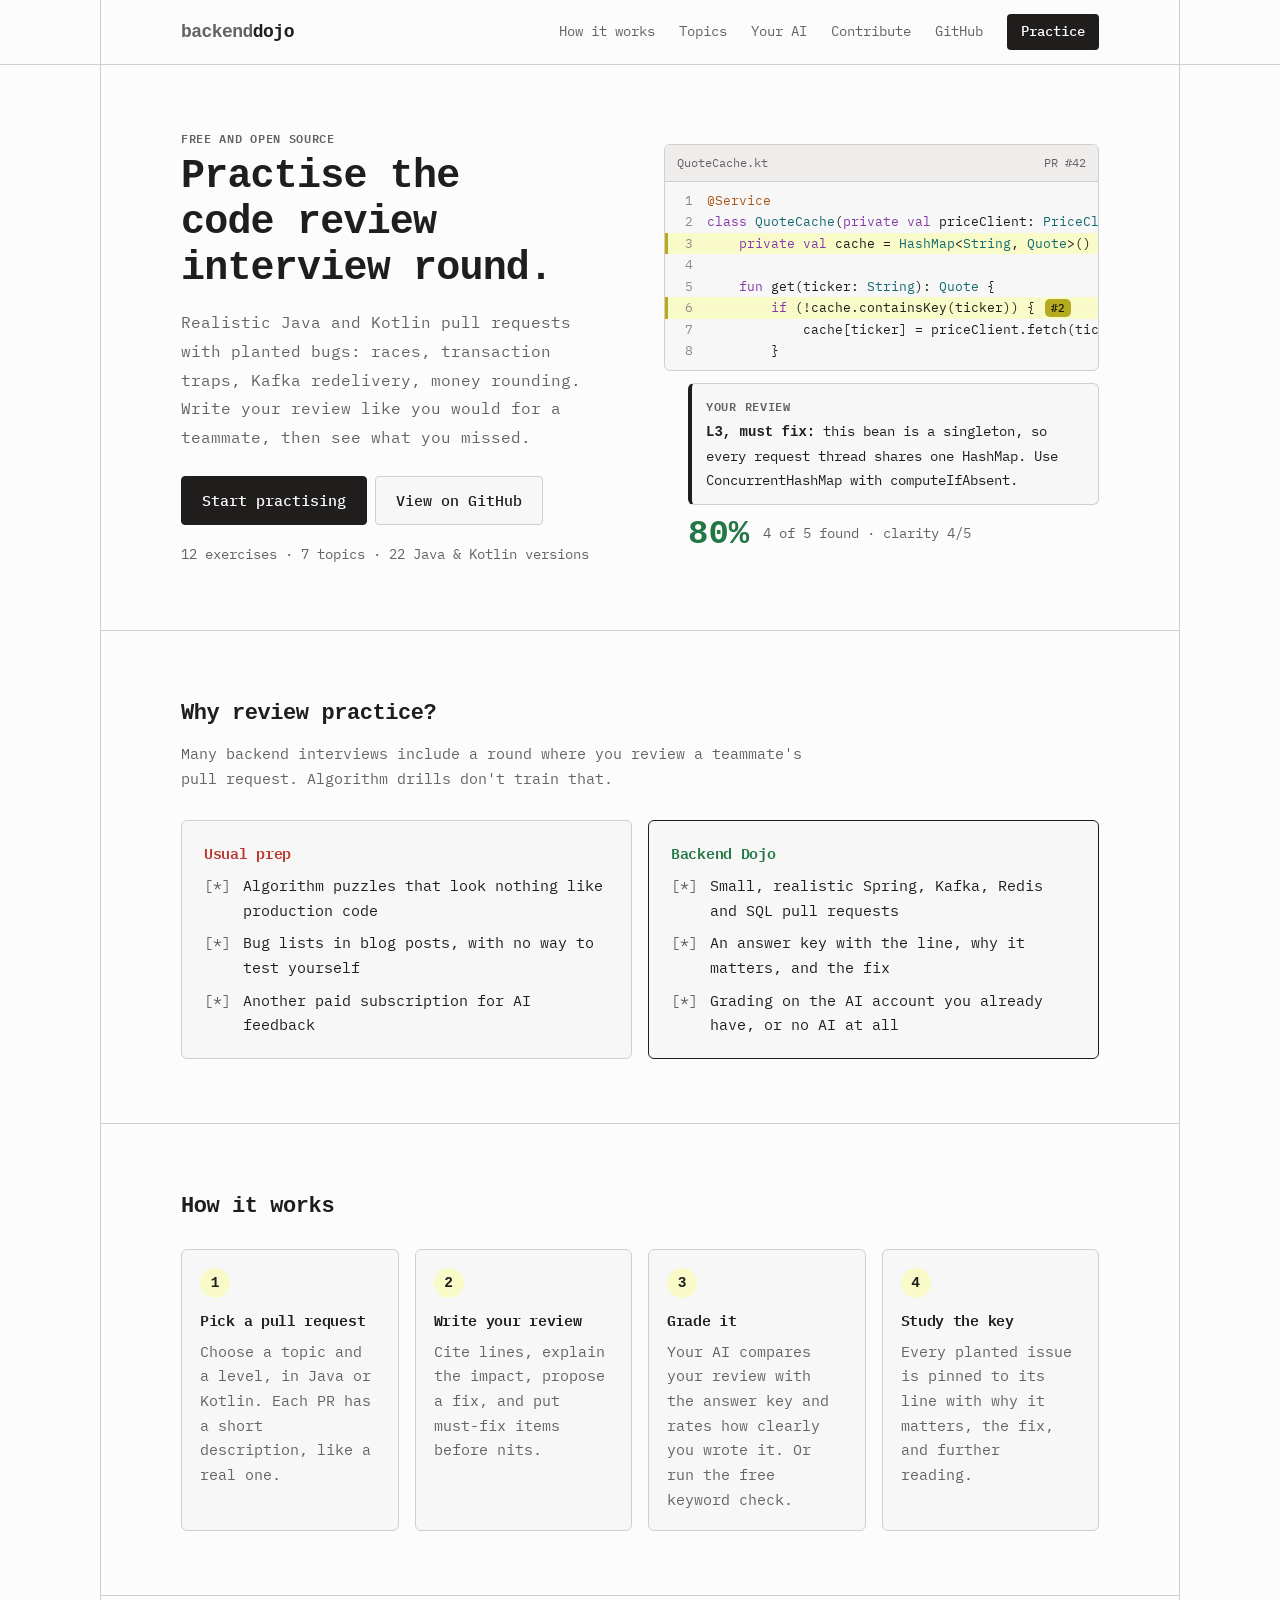
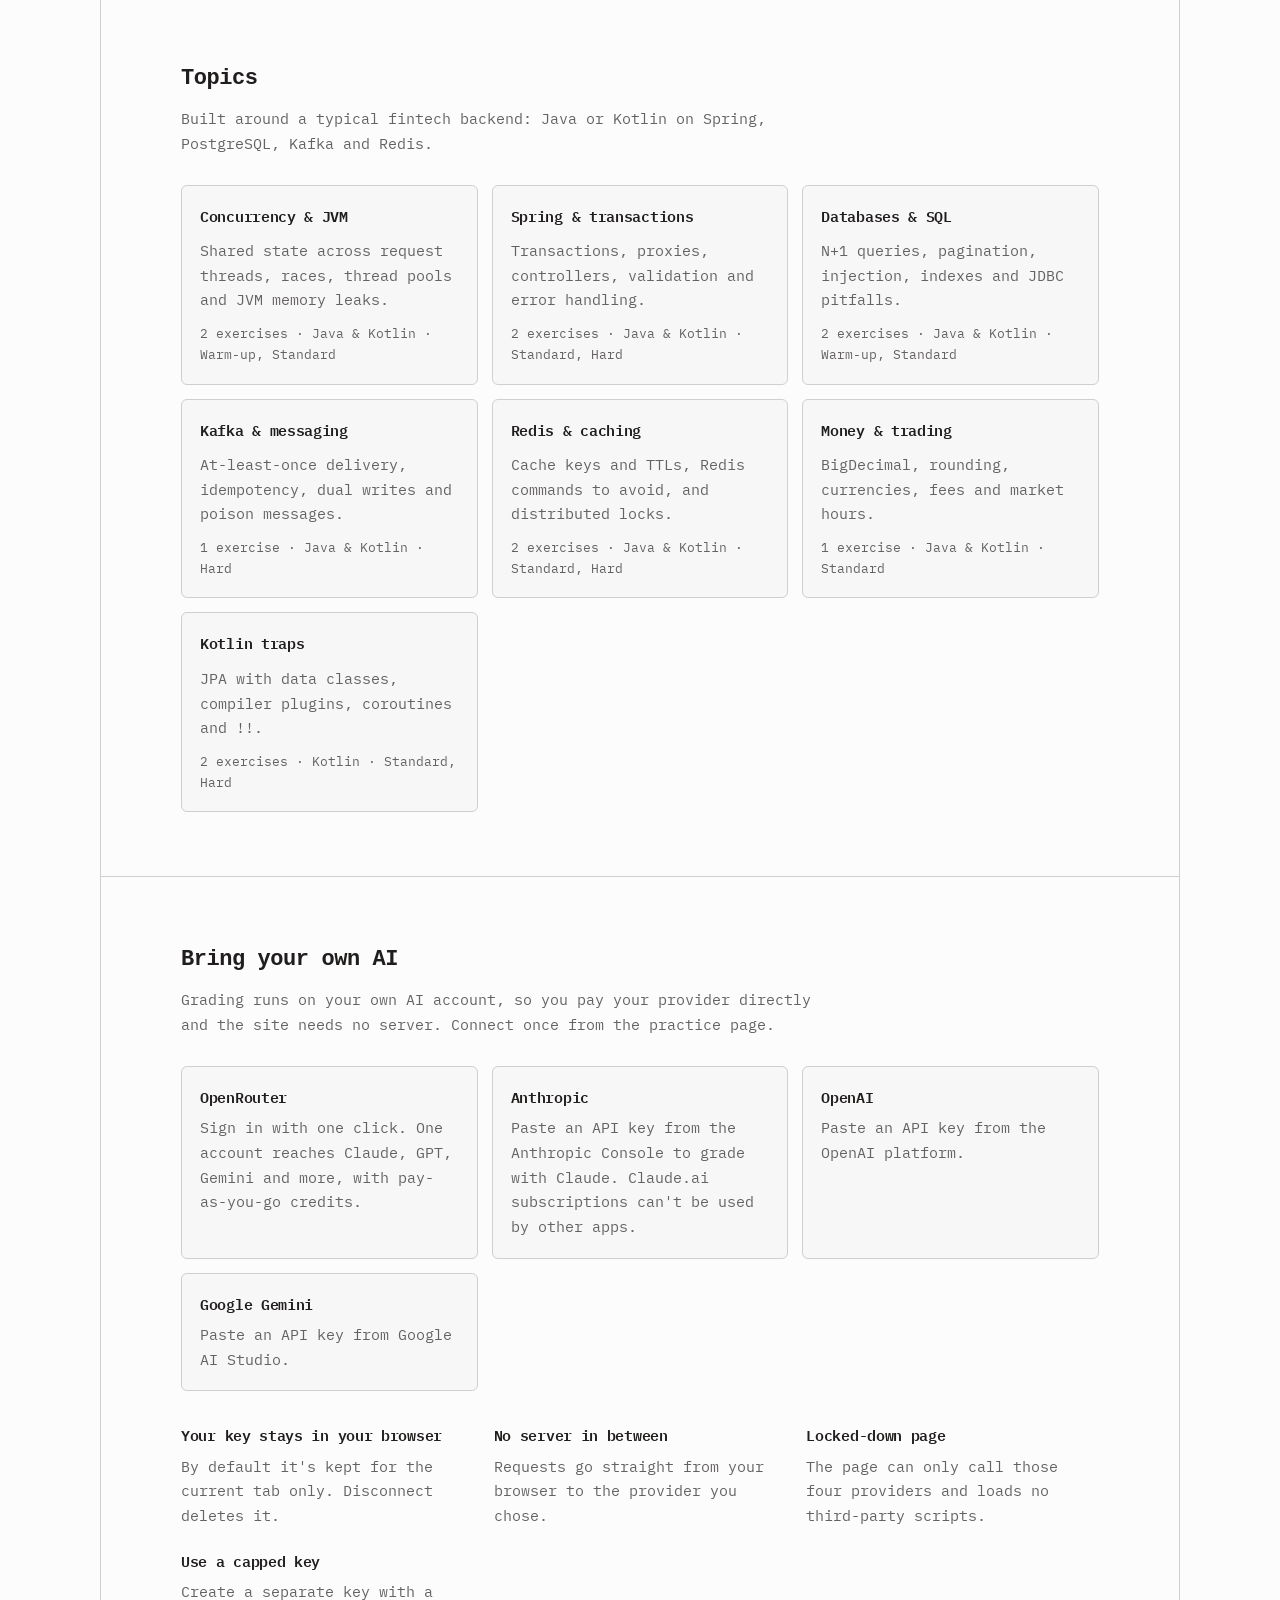
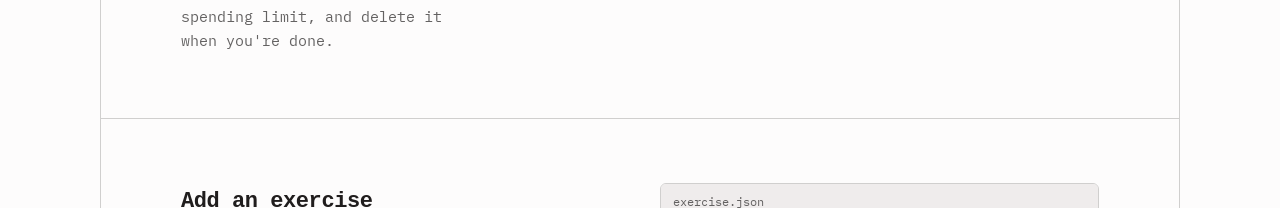
==== commit 540bc689: "style: monospace look with warm neutral palette Self-hosted IBM Plex Mono for all text, warm neutral" ====
--- a/index.html
+++ b/index.html
@@ -13,7 +13,7 @@
 <body class="home">
 <nav class="site-nav" aria-label="Site">
   <div class="nav-inner">
-    <a class="logo" href="./">Backend Dojo</a>
+    <a class="logo" href="./" aria-label="Backend Dojo home"><span>backend</span>dojo</a>
     <div class="nav-links">
       <a href="#how">How it works</a>
       <a href="#topics">Topics</a>
@@ -50,7 +50,7 @@
         </div>
         <div class="grade">
           <span class="big hi">80%</span>
-          <span>4 of 5 issues found · Communication 4 / 5</span>
+          <span>4 of 5 found · clarity 4/5</span>
         </div>
       </figure>
     </div>
@@ -159,7 +159,7 @@
 
 <footer class="site-foot">
   <div class="wrap foot-inner">
-    <span class="logo">Backend Dojo</span>
+    <span class="logo"><span>backend</span>dojo</span>
     <nav aria-label="Footer">
       <a href="practice.html">Practice</a>
       <a href="contribute.html">Contribute</a>
--- a/css/app.css
+++ b/css/app.css
@@ -1,47 +1,58 @@
 /* Layout: PR-review workspace. Exercise rail on the left, code and a review pad on the right. */
+@font-face { font-family: "IBM Plex Mono"; font-weight: 400; font-style: normal; font-display: swap; src: url("../fonts/ibm-plex-mono-latin-400.woff2") format("woff2"); }
+@font-face { font-family: "IBM Plex Mono"; font-weight: 500; font-style: normal; font-display: swap; src: url("../fonts/ibm-plex-mono-latin-500.woff2") format("woff2"); }
+@font-face { font-family: "IBM Plex Mono"; font-weight: 600; font-style: normal; font-display: swap; src: url("../fonts/ibm-plex-mono-latin-600.woff2") format("woff2"); }
+@font-face { font-family: "IBM Plex Mono"; font-weight: 700; font-style: normal; font-display: swap; src: url("../fonts/ibm-plex-mono-latin-700.woff2") format("woff2"); }
+
+/* Warm neutral palette, one monospace face throughout. Light first, dark below. */
 :root {
   color-scheme: light;
-  --bg: #F2F4F8;
-  --surface: #FFFFFF;
-  --surface-2: #E9EDF4;
-  --fg: #131923;
-  --muted: #586374;
-  --line: #D3DAE5;
-  --accent: #2C52D1;
-  --accent-fg: #FFFFFF;
-  --accent-soft: #E3E9FB;
-  --code-bg: #FAFBFD;
-  --mark: #FFF1C4;
-  --mark-edge: #E2B93B;
-  --good: #1D7F47;
-  --good-soft: #DDF2E5;
-  --warn: #9A6412;
-  --warn-soft: #FBEFD6;
-  --bad: #B8382F;
-  --bad-soft: #F8E1DF;
-  --syn-kw: #8338C9;
-  --syn-str: #26733A;
-  --syn-ann: #A9520F;
-  --syn-num: #1C67A8;
-  --syn-type: #0F6A73;
-  --syn-com: #778294;
-  --font-body: "Segoe UI", system-ui, -apple-system, sans-serif;
-  --font-code: ui-monospace, "SFMono-Regular", "JetBrains Mono", Menlo, Consolas, monospace;
+  --bg: hsl(0, 20%, 99%);
+  --surface: hsl(0, 8%, 97%);
+  --surface-2: hsl(0, 8%, 93%);
+  --fg: hsl(0, 5%, 12%);
+  --muted: hsl(0, 1%, 39%);
+  --line: hsl(30, 2%, 81%);
+  --accent: hsl(0, 5%, 12%);
+  --accent-fg: hsl(0, 20%, 99%);
+  --accent-soft: hsl(62, 84%, 88%);
+  --code-bg: hsl(0, 8%, 97%);
+  --mark: hsl(62, 84%, 88%);
+  --mark-edge: hsl(55, 70%, 42%);
+  --good: hsl(145, 55%, 30%);
+  --good-soft: hsl(140, 45%, 90%);
+  --warn: hsl(35, 80%, 32%);
+  --warn-soft: hsl(42, 85%, 90%);
+  --bad: hsl(4, 60%, 45%);
+  --bad-soft: hsl(5, 70%, 93%);
+  --syn-kw: hsl(280, 50%, 45%);
+  --syn-str: hsl(140, 45%, 30%);
+  --syn-ann: hsl(25, 75%, 38%);
+  --syn-num: hsl(210, 65%, 40%);
+  --syn-type: hsl(185, 70%, 26%);
+  --syn-com: hsl(0, 1%, 55%);
+  --font-body: "IBM Plex Mono", ui-monospace, "SFMono-Regular", Menlo, Consolas, monospace;
+  --font-code: var(--font-body);
+  --radius: 6px;
 }
 @media (prefers-color-scheme: dark) {
   :root {
     color-scheme: dark;
-    --bg: #0D1015; --surface: #151A21; --surface-2: #1C222B; --fg: #E3E7EE; --muted: #95A1B3; --line: #2A323E;
-    --accent: #88A1FF; --accent-fg: #0D1015; --accent-soft: #1F2846; --code-bg: #11151B; --mark: #352D12; --mark-edge: #C9A23A;
-    --good: #52C68D; --good-soft: #15301F; --warn: #E2B04A; --warn-soft: #33280F; --bad: #F07A70; --bad-soft: #3A1A18;
-    --syn-kw: #C99AF0; --syn-str: #93D49A; --syn-ann: #F0A96B; --syn-num: #82BCF2; --syn-type: #6FD0D6; --syn-com: #6B7687;
+    --bg: hsl(0, 9%, 7%); --surface: hsl(0, 6%, 10%); --surface-2: hsl(0, 6%, 14%);
+    --fg: hsl(0, 15%, 94%); --muted: hsl(0, 4%, 66%); --line: hsl(0, 4%, 23%);
+    --accent: hsl(0, 15%, 94%); --accent-fg: hsl(0, 9%, 7%); --accent-soft: hsl(60, 20%, 12%);
+    --code-bg: hsl(0, 8%, 5%); --mark: hsl(60, 30%, 14%); --mark-edge: hsl(62, 80%, 72%);
+    --good: hsl(145, 50%, 58%); --good-soft: hsl(145, 30%, 13%); --warn: hsl(40, 75%, 60%); --warn-soft: hsl(40, 40%, 13%);
+    --bad: hsl(5, 80%, 68%); --bad-soft: hsl(5, 40%, 15%);
+    --syn-kw: hsl(280, 60%, 78%); --syn-str: hsl(125, 40%, 70%); --syn-ann: hsl(28, 80%, 68%);
+    --syn-num: hsl(210, 75%, 75%); --syn-type: hsl(183, 50%, 64%); --syn-com: hsl(0, 3%, 45%);
   }
 }
 
 * { box-sizing: border-box; }
 body {
   margin: 0; background: var(--bg); color: var(--fg);
-  font-family: var(--font-body); font-size: 15px; line-height: 1.55;
+  font-family: var(--font-body); font-size: 14.5px; line-height: 1.7;
 }
 [hidden] { display: none !important; }
 .page {
@@ -49,10 +60,10 @@
   padding: 20px max(16px, env(safe-area-inset-right, 0px)) 32px max(16px, env(safe-area-inset-left, 0px));
   display: grid; gap: 20px;
 }
-h1, h2, h3 { text-wrap: balance; margin: 0; letter-spacing: -0.01em; }
+h1, h2, h3 { text-wrap: balance; margin: 0; letter-spacing: -0.02em; color: var(--fg); }
 p { margin: 0; }
 button, input, select, textarea { font: inherit; color: inherit; }
-a { color: var(--accent); }
+a { color: var(--fg); text-underline-offset: 3px; }
 :focus-visible { outline: 2px solid var(--accent); outline-offset: 2px; }
 
 /* Header */
@@ -62,12 +73,12 @@
 .top-actions { display: flex; flex-wrap: wrap; gap: 10px; align-items: center; }
 .status {
   display: inline-flex; align-items: center; gap: 8px; font-size: 13px; color: var(--muted); cursor: pointer;
-  border: 1px solid var(--line); border-radius: 999px; padding: 5px 12px; background: var(--surface);
+  border: 1px solid var(--line); border-radius: 4px; padding: 5px 12px; background: var(--surface);
 }
 .status:hover { border-color: var(--fg); }
 .status .dot { width: 8px; height: 8px; border-radius: 50%; background: var(--warn); }
 .status[data-state="on"] .dot { background: var(--good); }
-.banner { background: var(--accent-soft); border-radius: 10px; padding: 10px 14px; font-size: 14px; }
+.banner { background: var(--accent-soft); border-radius: var(--radius); padding: 10px 14px; font-size: 14px; }
 .banner.err { background: var(--bad-soft); color: var(--bad); }
 
 /* Workspace */
@@ -79,14 +90,14 @@
 .eyebrow { font-size: 11.5px; font-weight: 600; text-transform: uppercase; letter-spacing: 0.08em; color: var(--muted); }
 .topics { display: flex; flex-wrap: wrap; gap: 6px; }
 .chip {
-  border: 1px solid var(--line); background: var(--surface); border-radius: 999px;
+  border: 1px solid var(--line); background: var(--surface); border-radius: 4px;
   padding: 5px 11px; font-size: 13px; cursor: pointer;
 }
 .chip[aria-pressed="true"] { background: var(--fg); color: var(--bg); border-color: var(--fg); }
 .exlist { list-style: none; margin: 0; padding: 0; display: grid; gap: 6px; }
 .exbtn {
   width: 100%; text-align: left; cursor: pointer; display: grid; grid-template-columns: minmax(0, 1fr) auto;
-  gap: 2px 10px; align-items: center; padding: 10px 12px; border-radius: 10px;
+  gap: 2px 10px; align-items: center; padding: 10px 12px; border-radius: var(--radius);
   border: 1px solid transparent; background: transparent;
 }
 .exbtn:hover { background: var(--surface); border-color: var(--line); }
@@ -107,7 +118,7 @@
 .exhead .meta { display: flex; flex-wrap: wrap; gap: 8px; align-items: center; font-size: 13px; color: var(--muted); }
 .exhead h2 { font-size: clamp(21px, 2.4vw, 26px); font-weight: 700; }
 .pr {
-  background: var(--surface); border: 1px solid var(--line); border-radius: 12px; padding: 12px 14px;
+  background: var(--surface); border: 1px solid var(--line); border-radius: var(--radius); padding: 12px 14px;
   max-width: 80ch; font-size: 14.5px;
 }
 .pr b { font-weight: 600; }
@@ -116,7 +127,7 @@
 @media (max-width: 1180px) { .work { grid-template-columns: minmax(0, 1fr); } }
 
 /* Code panel */
-.code { background: var(--code-bg); border: 1px solid var(--line); border-radius: 12px; overflow: hidden; min-width: 0; }
+.code { background: var(--code-bg); border: 1px solid var(--line); border-radius: var(--radius); overflow: hidden; min-width: 0; }
 .code .bar {
   display: flex; justify-content: space-between; gap: 8px; padding: 8px 12px; border-bottom: 1px solid var(--line);
   font-family: var(--font-code); font-size: 12px; color: var(--muted); background: var(--surface-2);
@@ -138,14 +149,14 @@
 .pad label { font-weight: 600; font-size: 14px; }
 .hint { font-size: 13px; color: var(--muted); }
 textarea {
-  width: 100%; min-height: 300px; resize: vertical; padding: 12px 14px; border-radius: 12px;
+  width: 100%; min-height: 300px; resize: vertical; padding: 12px 14px; border-radius: var(--radius);
   border: 1px solid var(--line); background: var(--surface);
   font-family: var(--font-code); font-size: 13px; line-height: 1.6;
 }
 textarea:focus, input:focus, select:focus { border-color: var(--accent); outline: none; box-shadow: 0 0 0 3px var(--accent-soft); }
 .actions { display: flex; flex-wrap: wrap; gap: 8px; align-items: center; }
 .btn {
-  border: 1px solid var(--line); background: var(--surface); border-radius: 9px; padding: 8px 14px;
+  border: 1px solid var(--line); background: var(--surface); border-radius: var(--radius); padding: 8px 14px;
   font-weight: 500; font-size: 14px; cursor: pointer;
 }
 .btn:hover:not(:disabled) { border-color: var(--fg); }
@@ -162,7 +173,7 @@
 @media (prefers-reduced-motion: reduce) { .spin { animation: none; } }
 
 /* Segmented control (language toggle and verdict marks) */
-.seg { display: inline-flex; border: 1px solid var(--line); border-radius: 8px; overflow: hidden; justify-self: start; background: var(--surface); }
+.seg { display: inline-flex; border: 1px solid var(--line); border-radius: var(--radius); overflow: hidden; justify-self: start; background: var(--surface); }
 .seg button { border: 0; background: transparent; padding: 4px 12px; font-size: 13px; cursor: pointer; }
 .seg button + button { border-left: 1px solid var(--line); }
 .seg button[aria-pressed="true"] { background: var(--fg); color: var(--bg); font-weight: 600; }
@@ -171,7 +182,7 @@
 .seg button[aria-pressed="true"][data-v="missed"] { background: var(--bad-soft); color: var(--bad); }
 
 /* Results */
-.results { display: grid; gap: 16px; background: var(--surface); border: 1px solid var(--line); border-radius: 14px; padding: 18px; }
+.results { display: grid; gap: 16px; background: var(--surface); border: 1px solid var(--line); border-radius: var(--radius); padding: 18px; }
 .scoreline { display: flex; flex-wrap: wrap; align-items: center; gap: 12px 24px; }
 .big { font-size: 44px; font-weight: 700; line-height: 1; font-variant-numeric: tabular-nums; }
 .big.hi { color: var(--good); } .big.mid { color: var(--warn); } .big.lo { color: var(--bad); }
@@ -180,11 +191,11 @@
 .comm { margin-left: auto; text-align: right; display: grid; gap: 2px; }
 .comm .val { font-size: 22px; font-weight: 700; }
 @media (max-width: 560px) { .comm { margin-left: 0; text-align: left; } }
-.summary { background: var(--accent-soft); border-radius: 10px; padding: 10px 14px; font-size: 14.5px; max-width: 90ch; }
+.summary { background: var(--accent-soft); border-radius: var(--radius); padding: 10px 14px; font-size: 14.5px; max-width: 90ch; }
 .summary b { font-weight: 600; }
 .results h3 { font-size: 17px; font-weight: 600; }
 .issues { list-style: none; margin: 0; padding: 0; display: grid; gap: 10px; }
-.issue { border: 1px solid var(--line); border-radius: 11px; padding: 12px 14px; display: grid; gap: 6px; box-shadow: inset 4px 0 0 var(--line); }
+.issue { border: 1px solid var(--line); border-radius: var(--radius); padding: 12px 14px; display: grid; gap: 6px; box-shadow: inset 4px 0 0 var(--line); }
 .issue.v-found { box-shadow: inset 4px 0 0 var(--good); }
 .issue.v-partial { box-shadow: inset 4px 0 0 var(--warn); }
 .issue.v-missed { box-shadow: inset 4px 0 0 var(--bad); }
@@ -206,7 +217,7 @@
 
 /* Connect dialog */
 dialog {
-  border: 1px solid var(--line); border-radius: 14px; padding: 0; background: var(--surface); color: var(--fg);
+  border: 1px solid var(--line); border-radius: var(--radius); padding: 0; background: var(--surface); color: var(--fg);
   width: min(520px, calc(100vw - 32px));
 }
 dialog::backdrop { background: rgb(0 0 0 / 0.45); }
@@ -214,7 +225,7 @@
 .dlg h2 { font-size: 20px; }
 .dlg label { font-weight: 600; font-size: 14px; margin-top: 6px; }
 .dlg input[type="password"], .dlg input[list], .dlg select {
-  width: 100%; padding: 8px 10px; border-radius: 9px; border: 1px solid var(--line); background: var(--surface);
+  width: 100%; padding: 8px 10px; border-radius: var(--radius); border: 1px solid var(--line); background: var(--surface);
 }
 .dlg .check { display: flex; gap: 8px; align-items: center; font-weight: 500; }
 .dlg .actions { margin-top: 8px; }
@@ -222,7 +233,7 @@
 
 .foot { font-size: 12.5px; color: var(--muted); border-top: 1px solid var(--line); padding-top: 12px; }
 .refs { margin: 0; padding-left: 20px; display: grid; gap: 4px; font-size: 14px; }
-.note-box { background: var(--warn-soft); color: var(--fg); border-radius: 10px; padding: 10px 12px; font-size: 13px; }
+.note-box { background: var(--warn-soft); color: var(--fg); border-radius: var(--radius); padding: 10px 12px; font-size: 13px; }
 .note-box b { color: var(--warn); }
 
 /* Site nav (home and practice pages) */
@@ -236,22 +247,24 @@
   max-width: 1440px; margin: 0 auto; padding: 10px 16px;
   display: flex; flex-wrap: wrap; align-items: center; justify-content: space-between; gap: 8px 20px;
 }
-.logo { font-weight: 700; font-size: 17px; color: var(--fg); text-decoration: none; letter-spacing: -0.01em; }
+.logo { font-weight: 700; font-size: 18px; color: var(--fg); text-decoration: none; letter-spacing: -0.03em; }
+.logo span { color: var(--muted); }
 .nav-links { display: flex; flex-wrap: wrap; align-items: center; gap: 4px 18px; font-size: 14px; }
 .nav-links a { color: var(--muted); text-decoration: none; }
 .nav-links a:hover { color: var(--fg); }
-.nav-links .nav-cta { background: var(--accent); color: var(--accent-fg); padding: 6px 14px; border-radius: 8px; font-weight: 600; }
+.nav-links .nav-cta { background: var(--accent); color: var(--accent-fg); padding: 6px 14px; border-radius: 4px; font-weight: 500; }
 .nav-links .nav-cta:hover { color: var(--accent-fg); filter: brightness(1.08); }
 @media (max-width: 640px) { .nav-links { gap: 4px 12px; font-size: 13px; } }
 
 /* Home page */
 .home main { display: block; }
-.wrap { max-width: 1160px; margin: 0 auto; padding: 0 16px; }
-.home section { padding: 72px 0; }
-.home section.band { background: var(--surface); border-block: 1px solid var(--line); }
-.home h2 { font-size: clamp(26px, 3.4vw, 34px); font-weight: 700; margin-bottom: 8px; }
-.home h3 { font-size: 17px; font-weight: 600; margin-bottom: 6px; }
-.section-lede { color: var(--muted); max-width: 70ch; margin-bottom: 28px; font-size: 16px; }
+.wrap { max-width: 1080px; margin: 0 auto; padding: 0 clamp(16px, 7vw, 80px); }
+.home main { max-width: 1080px; margin: 0 auto; border-inline: 1px solid var(--line); }
+.home main .wrap { max-width: none; }
+.home section { padding: 64px 0; border-bottom: 1px solid var(--line); }
+.home h2 { font-size: clamp(19px, 2.2vw, 22px); font-weight: 700; margin-bottom: 8px; }
+.home h3 { font-size: 15px; font-weight: 600; margin-bottom: 6px; }
+.section-lede { color: var(--muted); max-width: 72ch; margin-bottom: 28px; font-size: 15px; }
 .big-btn { padding: 11px 20px; font-size: 15px; text-decoration: none; display: inline-block; }
 a.btn { text-decoration: none; color: var(--fg); display: inline-block; }
 a.btn.primary { color: var(--accent-fg); }
@@ -259,15 +272,15 @@
 .hero { padding: 64px 0 72px; }
 .hero-grid { display: grid; grid-template-columns: minmax(0, 1fr) minmax(0, 1fr); gap: 48px; align-items: center; }
 @media (max-width: 960px) { .hero-grid { grid-template-columns: minmax(0, 1fr); gap: 32px; } }
-.hero h1 { font-size: clamp(34px, 5vw, 54px); line-height: 1.08; font-weight: 800; letter-spacing: -0.025em; margin: 6px 0 16px; }
-.lede { font-size: 18px; color: var(--muted); max-width: 56ch; margin-bottom: 24px; }
+.hero h1 { font-size: clamp(28px, 4vw, 40px); line-height: 1.15; font-weight: 700; letter-spacing: -0.02em; margin: 6px 0 16px; }
+.lede { font-size: 15.5px; line-height: 1.85; color: var(--muted); max-width: 60ch; margin-bottom: 24px; }
 .stats { margin-top: 18px; font-size: 13.5px; color: var(--muted); font-family: var(--font-code); }
 
 .demo { margin: 0; display: grid; gap: 12px; }
 .demo .code pre { min-height: 0; }
 .comment {
   background: var(--surface); border: 1px solid var(--line); border-left: 4px solid var(--accent);
-  border-radius: 10px; padding: 12px 14px; font-size: 14px; margin-left: 24px;
+  border-radius: var(--radius); padding: 12px 14px; font-size: 14px; margin-left: 24px;
 }
 .comment .who { font-size: 12px; font-weight: 600; color: var(--muted); text-transform: uppercase; letter-spacing: 0.06em; margin-bottom: 4px; }
 .grade { display: flex; align-items: center; gap: 14px; font-size: 14px; color: var(--muted); margin-left: 24px; }
@@ -275,8 +288,8 @@
 
 .compare { display: grid; grid-template-columns: repeat(2, minmax(0, 1fr)); gap: 16px; }
 @media (max-width: 720px) { .compare { grid-template-columns: minmax(0, 1fr); } }
-.compare .col { border: 1px solid var(--line); border-radius: 14px; padding: 20px 22px; background: var(--bg); }
-.compare ul { margin: 8px 0 0; padding-left: 20px; display: grid; gap: 8px; }
+.compare .col { border: 1px solid var(--line); border-radius: var(--radius); padding: 20px 22px; background: var(--surface); }
+.compare ul { margin: 8px 0 0; padding: 0; display: grid; gap: 8px; }
 .compare .without h3 { color: var(--bad); }
 .compare .with { border-color: var(--accent); }
 .compare .with h3 { color: var(--good); }
@@ -284,7 +297,7 @@
 .steps { list-style: none; margin: 24px 0 0; padding: 0; display: grid; grid-template-columns: repeat(4, minmax(0, 1fr)); gap: 16px; }
 @media (max-width: 960px) { .steps { grid-template-columns: repeat(2, minmax(0, 1fr)); } }
 @media (max-width: 560px) { .steps { grid-template-columns: minmax(0, 1fr); } }
-.steps li { border: 1px solid var(--line); border-radius: 14px; padding: 18px; background: var(--surface); }
+.steps li { border: 1px solid var(--line); border-radius: var(--radius); padding: 18px; background: var(--surface); }
 .steps p { color: var(--muted); font-size: 14.5px; }
 .num {
   display: inline-grid; place-items: center; width: 30px; height: 30px; border-radius: 50%;
@@ -292,9 +305,8 @@
 }
 
 .cards { display: grid; grid-template-columns: repeat(auto-fill, minmax(240px, 1fr)); gap: 14px; }
-.card { border: 1px solid var(--line); border-radius: 14px; padding: 18px; background: var(--bg); }
+.card { border: 1px solid var(--line); border-radius: var(--radius); padding: 18px; background: var(--surface); }
 .card p { color: var(--muted); font-size: 14.5px; }
-.home section:not(.band) .card { background: var(--surface); }
 .topic-card { text-decoration: none; color: var(--fg); display: grid; gap: 4px; align-content: start; transition: border-color 0.15s; }
 .topic-card:hover { border-color: var(--accent); }
 .topic-card .meta { font-family: var(--font-code); font-size: 12.5px; margin-top: 6px; }
@@ -321,7 +333,7 @@
 .page-hero h1 { max-width: 20ch; }
 .toc { display: flex; flex-wrap: wrap; gap: 8px; margin-top: 8px; }
 .toc a {
-  border: 1px solid var(--line); background: var(--surface); border-radius: 999px; padding: 5px 12px;
+  border: 1px solid var(--line); background: var(--surface); border-radius: 4px; padding: 5px 12px;
   font-size: 13.5px; color: var(--fg); text-decoration: none;
 }
 .toc a:hover { border-color: var(--accent); }
@@ -333,14 +345,25 @@
 }
 .guide p { color: var(--muted); }
 .cmd {
-  margin: 10px 0 0; padding: 12px 14px; border-radius: 10px; border: 1px solid var(--line); background: var(--code-bg);
+  margin: 10px 0 0; padding: 12px 14px; border-radius: var(--radius); border: 1px solid var(--line); background: var(--code-bg);
   font-family: var(--font-code); font-size: 13px; line-height: 1.6; overflow-x: auto; white-space: pre;
 }
-.table-wrap { overflow-x: auto; border: 1px solid var(--line); border-radius: 12px; }
+.table-wrap { overflow-x: auto; border: 1px solid var(--line); border-radius: var(--radius); }
 .ref-table { width: 100%; border-collapse: collapse; font-size: 14px; }
 .ref-table th, .ref-table td { text-align: left; padding: 9px 12px; border-bottom: 1px solid var(--line); vertical-align: top; }
 .ref-table th { background: var(--surface-2); font-size: 12.5px; text-transform: uppercase; letter-spacing: 0.05em; color: var(--muted); }
 .ref-table tr:last-child td { border-bottom: 0; }
 .ref-table td:first-child { white-space: nowrap; }
 .sub { margin: 32px 0 12px; }
-.checklist { margin: 8px 0 24px; padding-left: 22px; display: grid; gap: 8px; max-width: 760px; }
+.checklist { margin: 8px 0 24px; padding: 0; display: grid; gap: 8px; max-width: 760px; }
+
+/* opencode-like details */
+.site-nav { background: var(--bg); backdrop-filter: none; }
+.home .nav-inner { max-width: 1080px; border-inline: 1px solid var(--line); padding: 14px clamp(16px, 7vw, 80px); }
+.home .site-foot { border-top: 0; padding: 0; }
+.home .site-foot .wrap { border-inline: 1px solid var(--line); padding-block: 24px 32px; }
+.nav-links { gap: 4px 24px; }
+.btn { border-radius: 4px; }
+.compare li, .checklist li { list-style: none; display: grid; grid-template-columns: auto minmax(0, 1fr); gap: 12px; }
+.compare li::before, .checklist li::before { content: "[*]"; color: var(--muted); }
+.eyebrow { letter-spacing: 0.06em; }
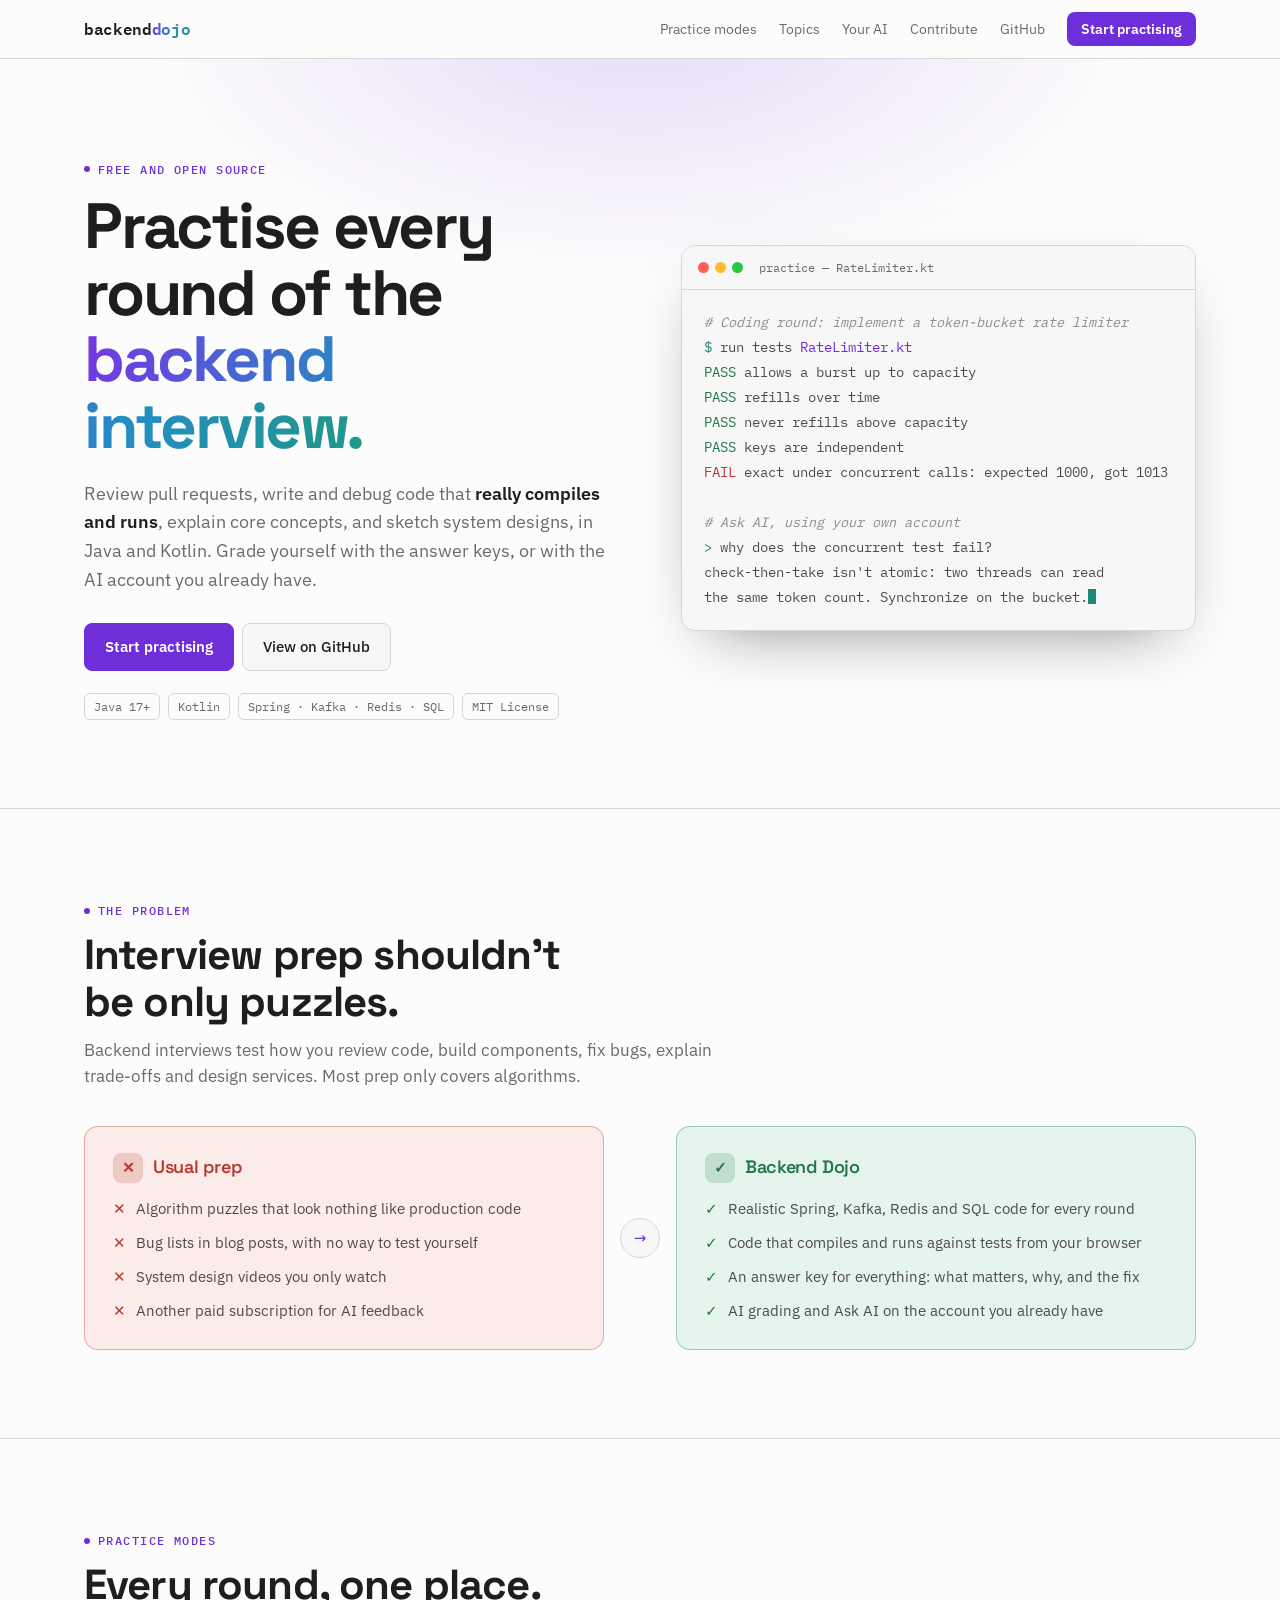
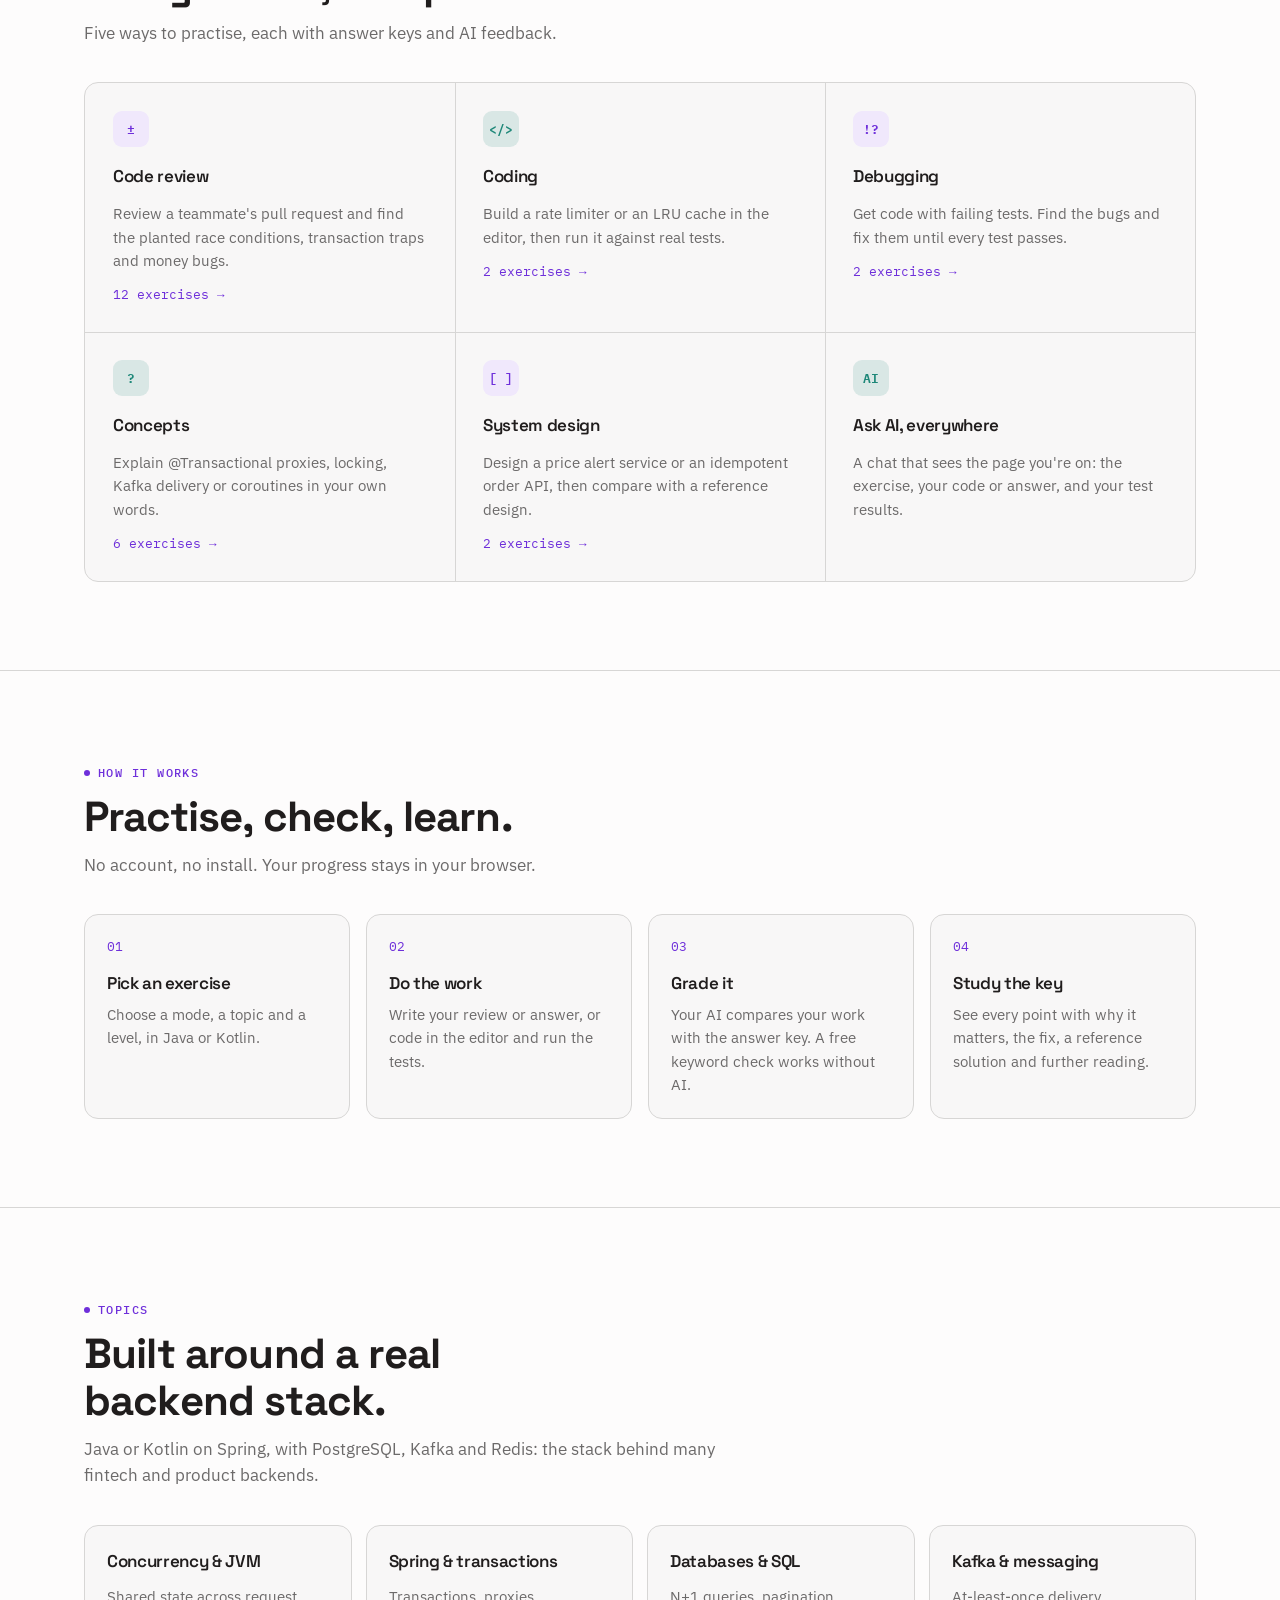
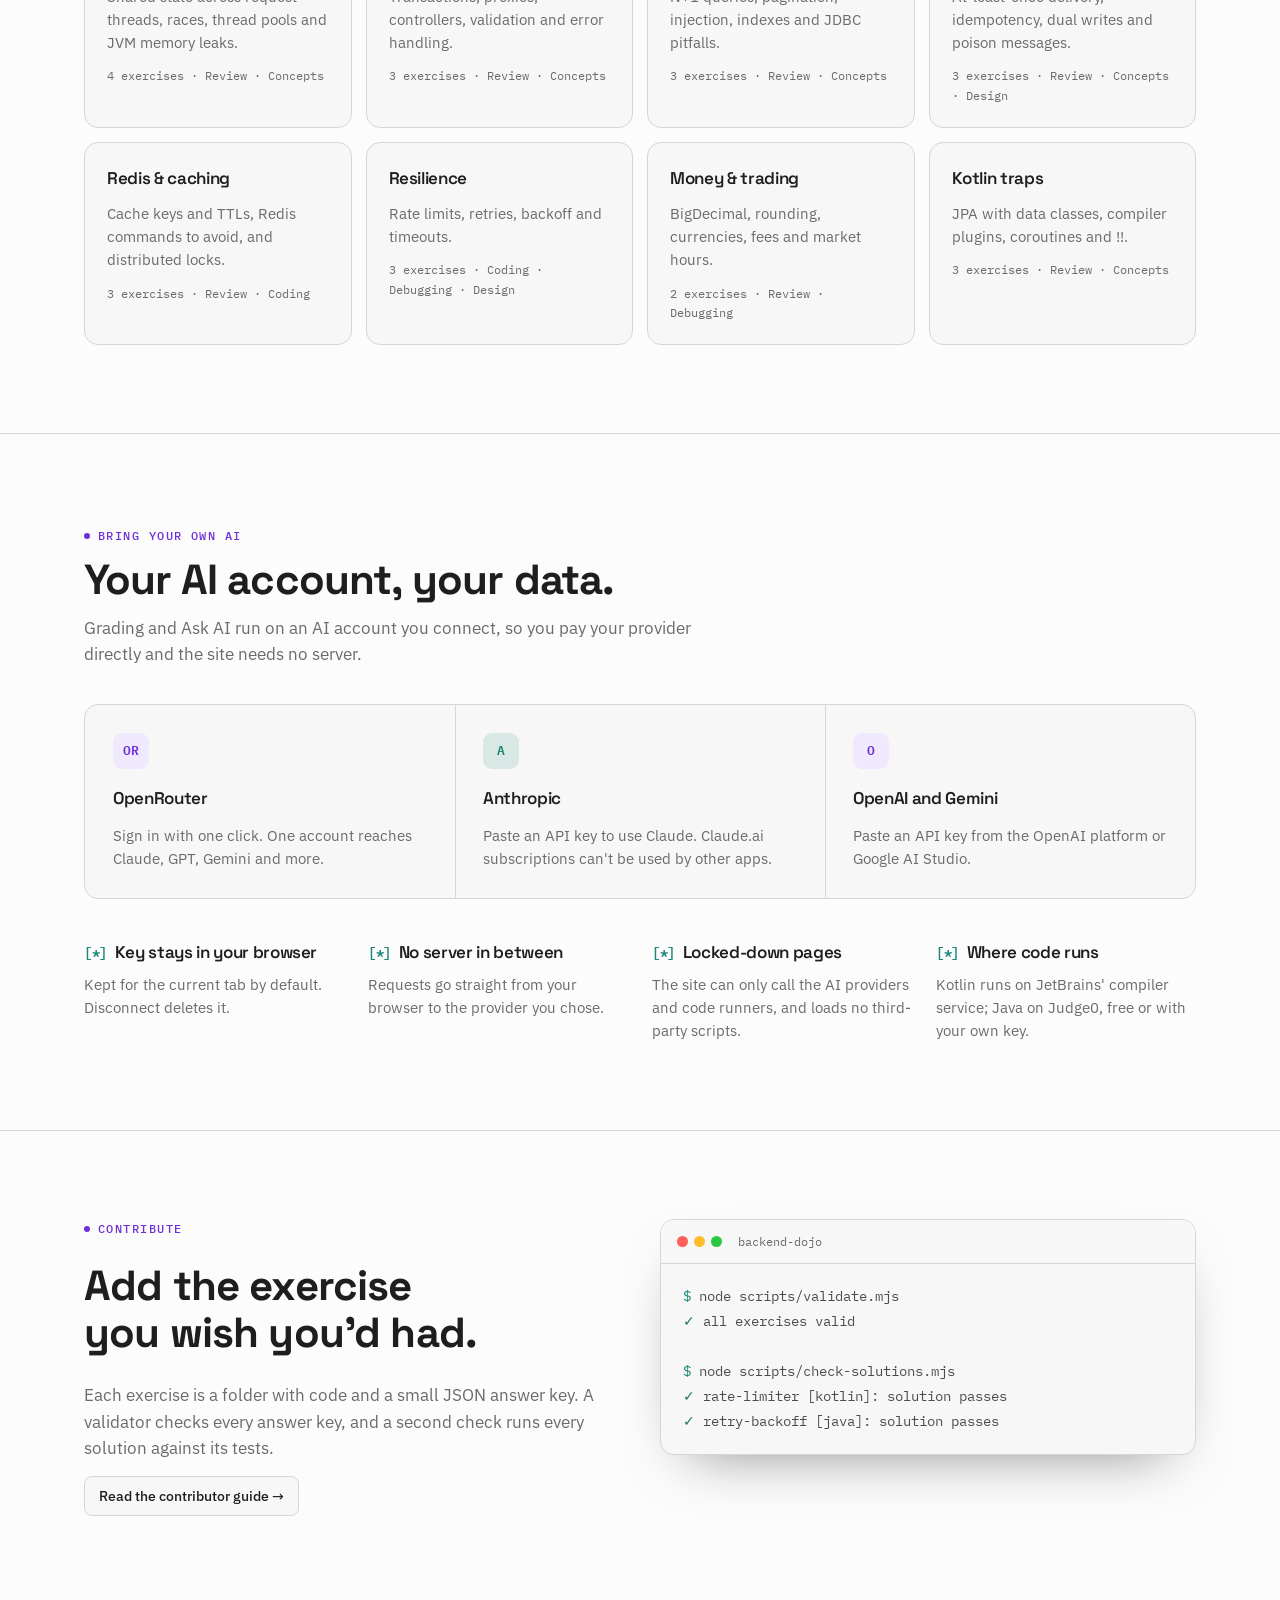
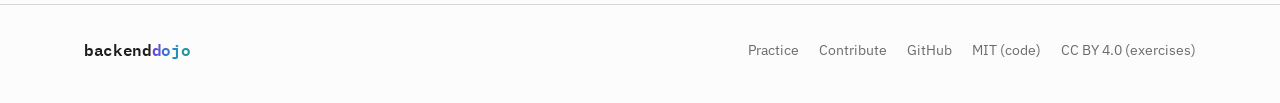
==== commit 77222909: "feat: five practice modes, runnable code, Ask AI and new design - Modes: code review, coding, debugg" ====
--- a/index.html
+++ b/index.html
@@ -6,21 +6,21 @@
 <meta http-equiv="Content-Security-Policy" content="default-src 'self'; script-src 'self'; style-src 'self'; img-src 'self' data:; connect-src 'self'; object-src 'none'; base-uri 'none'; form-action 'none'">
 <meta name="referrer" content="no-referrer">
 <title>Backend Dojo</title>
-<meta name="description" content="Practise the code review interview round. Realistic Java and Kotlin pull requests with planted bugs, graded by your own AI account.">
+<meta name="description" content="Free, open-source practice for backend engineering interviews: code review, coding, debugging, concepts and system design in Java and Kotlin.">
 <link rel="stylesheet" href="css/app.css">
 <script type="module" src="js/home.js"></script>
 </head>
 <body class="home">
 <nav class="site-nav" aria-label="Site">
   <div class="nav-inner">
-    <a class="logo" href="./" aria-label="Backend Dojo home"><span>backend</span>dojo</a>
+    <a class="logo" href="./" aria-label="Backend Dojo home">backend<span>dojo</span></a>
     <div class="nav-links">
-      <a href="#how">How it works</a>
+      <a href="#modes">Practice modes</a>
       <a href="#topics">Topics</a>
       <a href="#ai">Your AI</a>
       <a href="contribute.html">Contribute</a>
       <a href="https://github.com/svkaizoku/backend-dojo" rel="noopener noreferrer">GitHub</a>
-      <a class="nav-cta" href="practice.html">Practice</a>
+      <a class="nav-cta" href="practice.html">Start practising</a>
     </div>
   </div>
 </nav>
@@ -28,130 +28,172 @@
 <main>
   <section class="hero">
     <div class="wrap hero-grid">
-      <div class="hero-copy">
+      <div>
         <p class="eyebrow">Free and open source</p>
-        <h1>Practise the code review interview round.</h1>
-        <p class="lede">Realistic Java and Kotlin pull requests with planted bugs: races, transaction traps, Kafka redelivery, money rounding. Write your review like you would for a teammate, then see what you missed.</p>
+        <h1>Practise every round of the <span class="grad">backend interview.</span></h1>
+        <p class="lede">Review pull requests, write and debug code that <b>really compiles and runs</b>, explain core concepts, and sketch system designs, in Java and Kotlin. Grade yourself with the answer keys, or with the AI account you already have.</p>
         <div class="actions">
           <a class="btn primary big-btn" href="practice.html">Start practising</a>
           <a class="btn big-btn" href="https://github.com/svkaizoku/backend-dojo" rel="noopener noreferrer">View on GitHub</a>
         </div>
-        <p class="stats" id="stats">Java &amp; Kotlin · Spring · Kafka · Redis · SQL</p>
-      </div>
-
-      <figure class="demo" aria-label="Example: a review comment on a pull request">
-        <div class="code">
-          <div class="bar"><span>QuoteCache.kt</span><span>PR #42</span></div>
-          <pre><div class="ln"><span class="no">1</span><span class="src"><span class="a">@Service</span></span></div><div class="ln"><span class="no">2</span><span class="src"><span class="k">class</span> <span class="ty">QuoteCache</span>(<span class="k">private</span> <span class="k">val</span> priceClient: <span class="ty">PriceClient</span>) {</span></div><div class="ln mark"><span class="no">3</span><span class="src">    <span class="k">private</span> <span class="k">val</span> cache = <span class="ty">HashMap</span>&lt;<span class="ty">String</span>, <span class="ty">Quote</span>&gt;()<span class="pin">#1</span></span></div><div class="ln"><span class="no">4</span><span class="src"></span></div><div class="ln"><span class="no">5</span><span class="src">    <span class="k">fun</span> get(ticker: <span class="ty">String</span>): <span class="ty">Quote</span> {</span></div><div class="ln mark"><span class="no">6</span><span class="src">        <span class="k">if</span> (!cache.containsKey(ticker)) {<span class="pin">#2</span></span></div><div class="ln"><span class="no">7</span><span class="src">            cache[ticker] = priceClient.fetch(ticker)</span></div><div class="ln"><span class="no">8</span><span class="src">        }</span></div></pre>
-        </div>
-        <div class="comment">
-          <p class="who">Your review</p>
-          <p><b>L3, must fix:</b> this bean is a singleton, so every request thread shares one HashMap. Use ConcurrentHashMap with computeIfAbsent.</p>
-        </div>
-        <div class="grade">
-          <span class="big hi">80%</span>
-          <span>4 of 5 found · clarity 4/5</span>
-        </div>
+        <div class="badges">
+          <span class="badge">Java 17+</span>
+          <span class="badge">Kotlin</span>
+          <span class="badge">Spring · Kafka · Redis · SQL</span>
+          <span class="badge">MIT License</span>
+        </div>
+      </div>
+
+      <figure class="terminal" aria-label="Example: running tests for the rate limiter exercise">
+        <div class="term-bar"><span class="dots" aria-hidden="true"><i></i><i></i><i></i></span>practice — RateLimiter.kt</div>
+<pre class="term-body"><span class="c"># Coding round: implement a token-bucket rate limiter</span>
+<span class="p">$</span> run tests <span class="v">RateLimiter.kt</span>
+<span class="ok">PASS</span> allows a burst up to capacity
+<span class="ok">PASS</span> refills over time
+<span class="ok">PASS</span> never refills above capacity
+<span class="ok">PASS</span> keys are independent
+<span class="no">FAIL</span> exact under concurrent calls: expected 1000, got 1013
+
+<span class="c"># Ask AI, using your own account</span>
+<span class="p">&gt;</span> why does the concurrent test fail?
+check-then-take isn't atomic: two threads can read
+the same token count. Synchronize on the bucket.<span class="cursor" aria-hidden="true"></span></pre>
       </figure>
     </div>
   </section>
 
-  <section class="band" id="why">
-    <div class="wrap">
-      <h2>Why review practice?</h2>
-      <p class="section-lede">Many backend interviews include a round where you review a teammate's pull request. Algorithm drills don't train that.</p>
+  <section id="why">
+    <div class="wrap">
+      <p class="eyebrow">The problem</p>
+      <h2>Interview prep shouldn't be only puzzles.</h2>
+      <p class="section-lede">Backend interviews test how you review code, build components, fix bugs, explain trade-offs and design services. Most prep only covers algorithms.</p>
       <div class="compare">
         <div class="col without">
-          <h3>Usual prep</h3>
+          <h3><span class="ic" aria-hidden="true">✕</span>Usual prep</h3>
           <ul>
             <li>Algorithm puzzles that look nothing like production code</li>
             <li>Bug lists in blog posts, with no way to test yourself</li>
+            <li>System design videos you only watch</li>
             <li>Another paid subscription for AI feedback</li>
           </ul>
         </div>
+        <span class="arrow" aria-hidden="true">→</span>
         <div class="col with">
-          <h3>Backend Dojo</h3>
+          <h3><span class="ic" aria-hidden="true">✓</span>Backend Dojo</h3>
           <ul>
-            <li>Small, realistic Spring, Kafka, Redis and SQL pull requests</li>
-            <li>An answer key with the line, why it matters, and the fix</li>
-            <li>Grading on the AI account you already have, or no AI at all</li>
+            <li>Realistic Spring, Kafka, Redis and SQL code for every round</li>
+            <li>Code that compiles and runs against tests from your browser</li>
+            <li>An answer key for everything: what matters, why, and the fix</li>
+            <li>AI grading and Ask AI on the account you already have</li>
           </ul>
         </div>
       </div>
     </div>
   </section>
 
+  <section id="modes">
+    <div class="wrap">
+      <p class="eyebrow">Practice modes</p>
+      <h2>Every round, one place.</h2>
+      <p class="section-lede">Five ways to practise, each with answer keys and AI feedback.</p>
+      <div class="grid-cells">
+        <a class="cell" href="practice.html" data-mode="review">
+          <span class="icon" aria-hidden="true">±</span>
+          <h3>Code review</h3>
+          <p>Review a teammate's pull request and find the planted race conditions, transaction traps and money bugs.</p>
+          <span class="more" data-count></span>
+        </a>
+        <a class="cell" href="practice.html" data-mode="coding">
+          <span class="icon alt" aria-hidden="true">&lt;/&gt;</span>
+          <h3>Coding</h3>
+          <p>Build a rate limiter or an LRU cache in the editor, then run it against real tests.</p>
+          <span class="more" data-count></span>
+        </a>
+        <a class="cell" href="practice.html" data-mode="debug">
+          <span class="icon" aria-hidden="true">!?</span>
+          <h3>Debugging</h3>
+          <p>Get code with failing tests. Find the bugs and fix them until every test passes.</p>
+          <span class="more" data-count></span>
+        </a>
+        <a class="cell" href="practice.html" data-mode="concepts">
+          <span class="icon alt" aria-hidden="true">?</span>
+          <h3>Concepts</h3>
+          <p>Explain @Transactional proxies, locking, Kafka delivery or coroutines in your own words.</p>
+          <span class="more" data-count></span>
+        </a>
+        <a class="cell" href="practice.html" data-mode="design">
+          <span class="icon" aria-hidden="true">[ ]</span>
+          <h3>System design</h3>
+          <p>Design a price alert service or an idempotent order API, then compare with a reference design.</p>
+          <span class="more" data-count></span>
+        </a>
+        <div class="cell">
+          <span class="icon alt" aria-hidden="true">AI</span>
+          <h3>Ask AI, everywhere</h3>
+          <p>A chat that sees the page you're on: the exercise, your code or answer, and your test results.</p>
+        </div>
+      </div>
+    </div>
+  </section>
+
   <section id="how">
     <div class="wrap">
-      <h2>How it works</h2>
+      <p class="eyebrow">How it works</p>
+      <h2>Practise, check, learn.</h2>
+      <p class="section-lede">No account, no install. Your progress stays in your browser.</p>
       <ol class="steps">
-        <li><span class="num">1</span><h3>Pick a pull request</h3><p>Choose a topic and a level, in Java or Kotlin. Each PR has a short description, like a real one.</p></li>
-        <li><span class="num">2</span><h3>Write your review</h3><p>Cite lines, explain the impact, propose a fix, and put must-fix items before nits.</p></li>
-        <li><span class="num">3</span><h3>Grade it</h3><p>Your AI compares your review with the answer key and rates how clearly you wrote it. Or run the free keyword check.</p></li>
-        <li><span class="num">4</span><h3>Study the key</h3><p>Every planted issue is pinned to its line with why it matters, the fix, and further reading.</p></li>
+        <li><span class="num">01</span><h3>Pick an exercise</h3><p>Choose a mode, a topic and a level, in Java or Kotlin.</p></li>
+        <li><span class="num">02</span><h3>Do the work</h3><p>Write your review or answer, or code in the editor and run the tests.</p></li>
+        <li><span class="num">03</span><h3>Grade it</h3><p>Your AI compares your work with the answer key. A free keyword check works without AI.</p></li>
+        <li><span class="num">04</span><h3>Study the key</h3><p>See every point with why it matters, the fix, a reference solution and further reading.</p></li>
       </ol>
     </div>
   </section>
 
-  <section class="band" id="topics">
-    <div class="wrap">
-      <h2>Topics</h2>
-      <p class="section-lede">Built around a typical fintech backend: Java or Kotlin on Spring, PostgreSQL, Kafka and Redis.</p>
-      <div class="cards" id="topicCards">
-        <p class="hint">Loading topics…</p>
-      </div>
+  <section id="topics">
+    <div class="wrap">
+      <p class="eyebrow">Topics</p>
+      <h2>Built around a real backend stack.</h2>
+      <p class="section-lede">Java or Kotlin on Spring, with PostgreSQL, Kafka and Redis: the stack behind many fintech and product backends.</p>
+      <div class="cards" id="topicCards"><p class="hint">Loading topics…</p></div>
     </div>
   </section>
 
   <section id="ai">
     <div class="wrap">
-      <h2>Bring your own AI</h2>
-      <p class="section-lede">Grading runs on your own AI account, so you pay your provider directly and the site needs no server. Connect once from the practice page.</p>
-      <div class="cards">
-        <div class="card"><h3>OpenRouter</h3><p>Sign in with one click. One account reaches Claude, GPT, Gemini and more, with pay-as-you-go credits.</p></div>
-        <div class="card"><h3>Anthropic</h3><p>Paste an API key from the Anthropic Console to grade with Claude. Claude.ai subscriptions can't be used by other apps.</p></div>
-        <div class="card"><h3>OpenAI</h3><p>Paste an API key from the OpenAI platform.</p></div>
-        <div class="card"><h3>Google Gemini</h3><p>Paste an API key from Google AI Studio.</p></div>
+      <p class="eyebrow">Bring your own AI</p>
+      <h2>Your AI account, your data.</h2>
+      <p class="section-lede">Grading and Ask AI run on an AI account you connect, so you pay your provider directly and the site needs no server.</p>
+      <div class="grid-cells">
+        <div class="cell"><span class="icon" aria-hidden="true">OR</span><h3>OpenRouter</h3><p>Sign in with one click. One account reaches Claude, GPT, Gemini and more.</p></div>
+        <div class="cell"><span class="icon alt" aria-hidden="true">A</span><h3>Anthropic</h3><p>Paste an API key to use Claude. Claude.ai subscriptions can't be used by other apps.</p></div>
+        <div class="cell"><span class="icon" aria-hidden="true">O</span><h3>OpenAI and Gemini</h3><p>Paste an API key from the OpenAI platform or Google AI Studio.</p></div>
       </div>
       <div class="trust">
-        <div><h3>Your key stays in your browser</h3><p>By default it's kept for the current tab only. Disconnect deletes it.</p></div>
+        <div><h3>Key stays in your browser</h3><p>Kept for the current tab by default. Disconnect deletes it.</p></div>
         <div><h3>No server in between</h3><p>Requests go straight from your browser to the provider you chose.</p></div>
-        <div><h3>Locked-down page</h3><p>The page can only call those four providers and loads no third-party scripts.</p></div>
-        <div><h3>Use a capped key</h3><p>Create a separate key with a spending limit, and delete it when you're done.</p></div>
-      </div>
-    </div>
-  </section>
-
-  <section class="band" id="contribute">
+        <div><h3>Locked-down pages</h3><p>The site can only call the AI providers and code runners, and loads no third-party scripts.</p></div>
+        <div><h3>Where code runs</h3><p>Kotlin runs on JetBrains' compiler service; Java on Judge0, free or with your own key.</p></div>
+      </div>
+    </div>
+  </section>
+
+  <section id="contribute">
     <div class="wrap contribute-grid">
       <div>
-        <h2>Add an exercise</h2>
-        <p class="section-lede">Each exercise is a folder with the code and a small JSON answer key. A validator checks that every issue points at a real line, and CI runs it on every pull request.</p>
-        <ol class="plain">
-          <li>Write a short, realistic pull request with a few planted problems.</li>
-          <li>Describe each problem: the line, why it matters, the fix, and keywords.</li>
-          <li>Run <code>node scripts/validate.mjs</code> and open a pull request.</li>
-        </ol>
-        <p>Write exercises yourself. Bug ideas are free to reuse, but other people's code and text usually aren't; link good sources instead.</p>
-        <a class="btn" href="contribute.html">Read the contributor guide</a>
-      </div>
-      <div class="code">
-        <div class="bar"><span>exercise.json</span></div>
-        <pre class="json">{
-  "title": "Quote cache",
-  "topic": "concurrency",
-  "level": "Warm-up",
-  "files": { "java": "QuoteCache.java",
-             "kotlin": "QuoteCache.kt" },
-  "issues": [{
-    "sev": "major",
-    "title": "HashMap shared across threads",
-    "at": { "kotlin": "HashMap&lt;String, Quote&gt;()" },
-    "why": "Every request thread shares it…",
-    "fix": "Use ConcurrentHashMap.",
-    "kw": ["concurrenthashmap", "thread-safe"]
-  }]
-}</pre>
+        <p class="eyebrow">Contribute</p>
+        <h2>Add the exercise you wish you'd had.</h2>
+        <p class="section-lede">Each exercise is a folder with code and a small JSON answer key. A validator checks every answer key, and a second check runs every solution against its tests.</p>
+        <a class="btn" href="contribute.html">Read the contributor guide →</a>
+      </div>
+      <div class="terminal">
+        <div class="term-bar"><span class="dots" aria-hidden="true"><i></i><i></i><i></i></span>backend-dojo</div>
+<pre class="term-body"><span class="p">$</span> node scripts/validate.mjs
+<span class="ok">✓</span> all exercises valid
+
+<span class="p">$</span> node scripts/check-solutions.mjs
+<span class="ok">✓</span> rate-limiter [kotlin]: solution passes
+<span class="ok">✓</span> retry-backoff [java]: solution passes</pre>
       </div>
     </div>
   </section>
@@ -159,7 +201,7 @@
 
 <footer class="site-foot">
   <div class="wrap foot-inner">
-    <span class="logo"><span>backend</span>dojo</span>
+    <span class="logo">backend<span>dojo</span></span>
     <nav aria-label="Footer">
       <a href="practice.html">Practice</a>
       <a href="contribute.html">Contribute</a>
--- a/css/app.css
+++ b/css/app.css
@@ -1,168 +1,89 @@
-/* Layout: PR-review workspace. Exercise rail on the left, code and a review pad on the right. */
-@font-face { font-family: "IBM Plex Mono"; font-weight: 400; font-style: normal; font-display: swap; src: url("../fonts/ibm-plex-mono-latin-400.woff2") format("woff2"); }
-@font-face { font-family: "IBM Plex Mono"; font-weight: 500; font-style: normal; font-display: swap; src: url("../fonts/ibm-plex-mono-latin-500.woff2") format("woff2"); }
-@font-face { font-family: "IBM Plex Mono"; font-weight: 600; font-style: normal; font-display: swap; src: url("../fonts/ibm-plex-mono-latin-600.woff2") format("woff2"); }
-@font-face { font-family: "IBM Plex Mono"; font-weight: 700; font-style: normal; font-display: swap; src: url("../fonts/ibm-plex-mono-latin-700.woff2") format("woff2"); }
-
-/* Warm neutral palette, one monospace face throughout. Light first, dark below. */
+/* Backend Dojo. Warm neutral palette; sans headings and body, monospace for code and labels. */
+
+@font-face { font-family: "Space Grotesk"; font-weight: 600; font-display: swap; src: url("../fonts/space-grotesk-latin-600.woff2") format("woff2"); }
+@font-face { font-family: "Space Grotesk"; font-weight: 700; font-display: swap; src: url("../fonts/space-grotesk-latin-700.woff2") format("woff2"); }
+@font-face { font-family: "IBM Plex Sans"; font-weight: 400; font-display: swap; src: url("../fonts/ibm-plex-sans-latin-400.woff2") format("woff2"); }
+@font-face { font-family: "IBM Plex Sans"; font-weight: 500; font-display: swap; src: url("../fonts/ibm-plex-sans-latin-500.woff2") format("woff2"); }
+@font-face { font-family: "IBM Plex Sans"; font-weight: 600; font-display: swap; src: url("../fonts/ibm-plex-sans-latin-600.woff2") format("woff2"); }
+@font-face { font-family: "IBM Plex Mono"; font-weight: 400; font-display: swap; src: url("../fonts/ibm-plex-mono-latin-400.woff2") format("woff2"); }
+@font-face { font-family: "IBM Plex Mono"; font-weight: 500; font-display: swap; src: url("../fonts/ibm-plex-mono-latin-500.woff2") format("woff2"); }
+@font-face { font-family: "IBM Plex Mono"; font-weight: 600; font-display: swap; src: url("../fonts/ibm-plex-mono-latin-600.woff2") format("woff2"); }
+
 :root {
   color-scheme: light;
   --bg: hsl(0, 20%, 99%);
   --surface: hsl(0, 8%, 97%);
   --surface-2: hsl(0, 8%, 93%);
   --fg: hsl(0, 5%, 12%);
-  --muted: hsl(0, 1%, 39%);
-  --line: hsl(30, 2%, 81%);
-  --accent: hsl(0, 5%, 12%);
-  --accent-fg: hsl(0, 20%, 99%);
-  --accent-soft: hsl(62, 84%, 88%);
+  --text: hsl(0, 2%, 30%);
+  --muted: hsl(0, 1%, 42%);
+  --line: hsl(30, 2%, 84%);
+  --accent: hsl(262, 70%, 52%);
+  --accent-fg: #fff;
+  --accent-soft: hsl(262, 80%, 95%);
+  --accent-2: hsl(172, 65%, 32%);
+  --grad: linear-gradient(95deg, hsl(262, 75%, 55%), hsl(200, 70%, 45%) 55%, hsl(172, 65%, 36%));
   --code-bg: hsl(0, 8%, 97%);
   --mark: hsl(62, 84%, 88%);
   --mark-edge: hsl(55, 70%, 42%);
-  --good: hsl(145, 55%, 30%);
-  --good-soft: hsl(140, 45%, 90%);
+  --good: hsl(150, 55%, 30%);
+  --good-soft: hsl(150, 45%, 93%);
   --warn: hsl(35, 80%, 32%);
-  --warn-soft: hsl(42, 85%, 90%);
+  --warn-soft: hsl(42, 85%, 91%);
   --bad: hsl(4, 60%, 45%);
-  --bad-soft: hsl(5, 70%, 93%);
+  --bad-soft: hsl(5, 70%, 95%);
   --syn-kw: hsl(280, 50%, 45%);
   --syn-str: hsl(140, 45%, 30%);
   --syn-ann: hsl(25, 75%, 38%);
   --syn-num: hsl(210, 65%, 40%);
   --syn-type: hsl(185, 70%, 26%);
   --syn-com: hsl(0, 1%, 55%);
-  --font-body: "IBM Plex Mono", ui-monospace, "SFMono-Regular", Menlo, Consolas, monospace;
-  --font-code: var(--font-body);
-  --radius: 6px;
+  --font-display: "Space Grotesk", "IBM Plex Sans", system-ui, sans-serif;
+  --font-body: "IBM Plex Sans", system-ui, -apple-system, "Segoe UI", sans-serif;
+  --font-code: "IBM Plex Mono", ui-monospace, "SFMono-Regular", Menlo, Consolas, monospace;
 }
 @media (prefers-color-scheme: dark) {
   :root {
     color-scheme: dark;
     --bg: hsl(0, 9%, 7%); --surface: hsl(0, 6%, 10%); --surface-2: hsl(0, 6%, 14%);
-    --fg: hsl(0, 15%, 94%); --muted: hsl(0, 4%, 66%); --line: hsl(0, 4%, 23%);
-    --accent: hsl(0, 15%, 94%); --accent-fg: hsl(0, 9%, 7%); --accent-soft: hsl(60, 20%, 12%);
+    --fg: hsl(0, 15%, 94%); --text: hsl(0, 4%, 76%); --muted: hsl(0, 3%, 58%); --line: hsl(0, 4%, 19%);
+    --accent: hsl(262, 85%, 72%); --accent-fg: hsl(0, 9%, 7%); --accent-soft: hsl(262, 30%, 16%); --accent-2: hsl(172, 55%, 55%);
+    --grad: linear-gradient(95deg, hsl(262, 85%, 74%), hsl(205, 75%, 66%) 55%, hsl(172, 60%, 58%));
     --code-bg: hsl(0, 8%, 5%); --mark: hsl(60, 30%, 14%); --mark-edge: hsl(62, 80%, 72%);
-    --good: hsl(145, 50%, 58%); --good-soft: hsl(145, 30%, 13%); --warn: hsl(40, 75%, 60%); --warn-soft: hsl(40, 40%, 13%);
-    --bad: hsl(5, 80%, 68%); --bad-soft: hsl(5, 40%, 15%);
+    --good: hsl(150, 50%, 58%); --good-soft: hsl(150, 30%, 11%); --warn: hsl(40, 75%, 60%); --warn-soft: hsl(40, 40%, 12%);
+    --bad: hsl(5, 80%, 68%); --bad-soft: hsl(5, 40%, 12%);
     --syn-kw: hsl(280, 60%, 78%); --syn-str: hsl(125, 40%, 70%); --syn-ann: hsl(28, 80%, 68%);
     --syn-num: hsl(210, 75%, 75%); --syn-type: hsl(183, 50%, 64%); --syn-com: hsl(0, 3%, 45%);
   }
 }
 
 * { box-sizing: border-box; }
-body {
-  margin: 0; background: var(--bg); color: var(--fg);
-  font-family: var(--font-body); font-size: 14.5px; line-height: 1.7;
-}
+html { scroll-behavior: smooth; scroll-padding-top: 72px; }
+@media (prefers-reduced-motion: reduce) { html { scroll-behavior: auto; } }
+body { margin: 0; background: var(--bg); color: var(--text); font-family: var(--font-body); font-size: 15px; line-height: 1.6; }
 [hidden] { display: none !important; }
-.page {
-  max-width: 1440px; margin: 0 auto;
-  padding: 20px max(16px, env(safe-area-inset-right, 0px)) 32px max(16px, env(safe-area-inset-left, 0px));
-  display: grid; gap: 20px;
-}
-h1, h2, h3 { text-wrap: balance; margin: 0; letter-spacing: -0.02em; color: var(--fg); }
+h1, h2, h3 { font-family: var(--font-display); color: var(--fg); text-wrap: balance; margin: 0; letter-spacing: -0.02em; }
 p { margin: 0; }
 button, input, select, textarea { font: inherit; color: inherit; }
-a { color: var(--fg); text-underline-offset: 3px; }
+a { color: var(--accent); text-underline-offset: 3px; }
+code { font-family: var(--font-code); font-size: 0.88em; background: var(--surface-2); padding: 1px 6px; border-radius: 5px; color: var(--fg); }
 :focus-visible { outline: 2px solid var(--accent); outline-offset: 2px; }
-
-/* Header */
-.top { display: flex; flex-wrap: wrap; align-items: flex-end; justify-content: space-between; gap: 12px 24px; }
-.brand h1 { font-size: clamp(24px, 3.2vw, 32px); font-weight: 700; }
-.brand p { color: var(--muted); max-width: 62ch; margin-top: 4px; }
-.top-actions { display: flex; flex-wrap: wrap; gap: 10px; align-items: center; }
-.status {
-  display: inline-flex; align-items: center; gap: 8px; font-size: 13px; color: var(--muted); cursor: pointer;
-  border: 1px solid var(--line); border-radius: 4px; padding: 5px 12px; background: var(--surface);
-}
-.status:hover { border-color: var(--fg); }
-.status .dot { width: 8px; height: 8px; border-radius: 50%; background: var(--warn); }
-.status[data-state="on"] .dot { background: var(--good); }
-.banner { background: var(--accent-soft); border-radius: var(--radius); padding: 10px 14px; font-size: 14px; }
-.banner.err { background: var(--bad-soft); color: var(--bad); }
-
-/* Workspace */
-.layout { display: grid; grid-template-columns: 270px minmax(0, 1fr); gap: 20px; align-items: start; }
-@media (max-width: 900px) { .layout { grid-template-columns: minmax(0, 1fr); } }
-
-.rail { display: grid; gap: 14px; position: sticky; top: 12px; }
-@media (max-width: 900px) { .rail { position: static; } }
-.eyebrow { font-size: 11.5px; font-weight: 600; text-transform: uppercase; letter-spacing: 0.08em; color: var(--muted); }
-.topics { display: flex; flex-wrap: wrap; gap: 6px; }
-.chip {
-  border: 1px solid var(--line); background: var(--surface); border-radius: 4px;
-  padding: 5px 11px; font-size: 13px; cursor: pointer;
-}
-.chip[aria-pressed="true"] { background: var(--fg); color: var(--bg); border-color: var(--fg); }
-.exlist { list-style: none; margin: 0; padding: 0; display: grid; gap: 6px; }
-.exbtn {
-  width: 100%; text-align: left; cursor: pointer; display: grid; grid-template-columns: minmax(0, 1fr) auto;
-  gap: 2px 10px; align-items: center; padding: 10px 12px; border-radius: var(--radius);
-  border: 1px solid transparent; background: transparent;
-}
-.exbtn:hover { background: var(--surface); border-color: var(--line); }
-.exbtn[aria-current="true"] { background: var(--surface); border-color: var(--accent); }
-.exbtn .t { font-weight: 600; font-size: 14.5px; }
-.exbtn .l { font-size: 12.5px; color: var(--muted); grid-column: 1; }
-.best {
-  grid-row: 1 / span 2; grid-column: 2; font-family: var(--font-code); font-size: 12px;
-  font-variant-numeric: tabular-nums; padding: 2px 8px; border-radius: 6px; background: var(--surface-2); color: var(--muted);
-}
-.best.hi { background: var(--good-soft); color: var(--good); }
-.best.mid { background: var(--warn-soft); color: var(--warn); }
-.best.lo { background: var(--bad-soft); color: var(--bad); }
-.how { font-size: 13px; color: var(--muted); border-top: 1px solid var(--line); padding-top: 12px; display: grid; gap: 6px; }
-
-main { display: grid; gap: 16px; min-width: 0; }
-.exhead { display: grid; gap: 6px; }
-.exhead .meta { display: flex; flex-wrap: wrap; gap: 8px; align-items: center; font-size: 13px; color: var(--muted); }
-.exhead h2 { font-size: clamp(21px, 2.4vw, 26px); font-weight: 700; }
-.pr {
-  background: var(--surface); border: 1px solid var(--line); border-radius: var(--radius); padding: 12px 14px;
-  max-width: 80ch; font-size: 14.5px;
-}
-.pr b { font-weight: 600; }
-
-.work { display: grid; grid-template-columns: minmax(0, 1.15fr) minmax(0, 1fr); gap: 16px; align-items: start; }
-@media (max-width: 1180px) { .work { grid-template-columns: minmax(0, 1fr); } }
-
-/* Code panel */
-.code { background: var(--code-bg); border: 1px solid var(--line); border-radius: var(--radius); overflow: hidden; min-width: 0; }
-.code .bar {
-  display: flex; justify-content: space-between; gap: 8px; padding: 8px 12px; border-bottom: 1px solid var(--line);
-  font-family: var(--font-code); font-size: 12px; color: var(--muted); background: var(--surface-2);
-}
-.code pre { margin: 0; overflow-x: auto; padding: 8px 0; font-family: var(--font-code); font-size: 13px; line-height: 1.65; min-height: 120px; }
-.ln { display: grid; grid-template-columns: 3.2em minmax(0, 1fr); min-width: max-content; padding-right: 16px; }
-.ln .no { text-align: right; padding-right: 14px; color: var(--syn-com); user-select: none; font-variant-numeric: tabular-nums; }
-.ln .src { white-space: pre; }
-.ln.mark { background: var(--mark); box-shadow: inset 3px 0 0 var(--mark-edge); }
-.pin {
-  display: inline-block; margin-left: 10px; padding: 0 6px; border-radius: 5px; font-size: 11px;
-  background: var(--mark-edge); color: #1A1505; font-weight: 500;
-}
-.k { color: var(--syn-kw); } .s { color: var(--syn-str); } .a { color: var(--syn-ann); }
-.n { color: var(--syn-num); } .ty { color: var(--syn-type); } .c { color: var(--syn-com); font-style: italic; }
-
-/* Review pad */
-.pad { display: grid; gap: 10px; min-width: 0; }
-.pad label { font-weight: 600; font-size: 14px; }
 .hint { font-size: 13px; color: var(--muted); }
-textarea {
-  width: 100%; min-height: 300px; resize: vertical; padding: 12px 14px; border-radius: var(--radius);
-  border: 1px solid var(--line); background: var(--surface);
-  font-family: var(--font-code); font-size: 13px; line-height: 1.6;
-}
-textarea:focus, input:focus, select:focus { border-color: var(--accent); outline: none; box-shadow: 0 0 0 3px var(--accent-soft); }
+.eyebrow { font-family: var(--font-code); font-size: 12px; font-weight: 500; text-transform: uppercase; letter-spacing: 0.12em; color: var(--muted); }
+
+/* Buttons */
+.btn {
+  display: inline-flex; align-items: center; gap: 8px; border: 1px solid var(--line); background: var(--surface);
+  border-radius: 8px; padding: 8px 14px; font-weight: 500; font-size: 14px; cursor: pointer; color: var(--fg); text-decoration: none;
+}
+.btn:hover:not(:disabled) { border-color: var(--muted); }
+.btn.primary { background: var(--accent); color: var(--accent-fg); border-color: var(--accent); font-weight: 600; }
+.btn.primary:hover:not(:disabled) { filter: brightness(1.08); }
+.btn:disabled { opacity: 0.5; cursor: not-allowed; }
+.big-btn { padding: 11px 20px; font-size: 15px; }
+.link-btn { border: 0; background: none; padding: 0; color: var(--muted); font-size: 12.5px; cursor: pointer; font-family: var(--font-code); }
+.link-btn:hover { color: var(--fg); }
 .actions { display: flex; flex-wrap: wrap; gap: 8px; align-items: center; }
-.btn {
-  border: 1px solid var(--line); background: var(--surface); border-radius: var(--radius); padding: 8px 14px;
-  font-weight: 500; font-size: 14px; cursor: pointer;
-}
-.btn:hover:not(:disabled) { border-color: var(--fg); }
-.btn.primary { background: var(--accent); color: var(--accent-fg); border-color: var(--accent); }
-.btn.primary:hover:not(:disabled) { filter: brightness(1.08); border-color: var(--accent); }
-.btn:disabled { opacity: 0.5; cursor: not-allowed; }
 .msg { font-size: 13.5px; color: var(--muted); min-height: 1.4em; }
 .msg.err { color: var(--bad); }
 .spin {
@@ -172,198 +93,342 @@
 @keyframes spin { to { transform: rotate(360deg); } }
 @media (prefers-reduced-motion: reduce) { .spin { animation: none; } }
 
-/* Segmented control (language toggle and verdict marks) */
-.seg { display: inline-flex; border: 1px solid var(--line); border-radius: var(--radius); overflow: hidden; justify-self: start; background: var(--surface); }
+/* Site nav */
+.site-nav { position: sticky; top: 0; z-index: 20; background: color-mix(in srgb, var(--bg) 90%, transparent); backdrop-filter: blur(10px); border-bottom: 1px solid var(--line); }
+.nav-inner { max-width: 1160px; margin: 0 auto; padding: 12px 24px; display: flex; flex-wrap: wrap; align-items: center; justify-content: space-between; gap: 8px 24px; }
+.practice .nav-inner { max-width: 1440px; padding-inline: 16px; }
+.logo { font-family: var(--font-code); font-weight: 600; font-size: 16px; color: var(--fg); text-decoration: none; letter-spacing: -0.02em; }
+.logo span { background: var(--grad); -webkit-background-clip: text; background-clip: text; color: transparent; }
+.nav-links { display: flex; flex-wrap: wrap; align-items: center; gap: 4px 22px; font-size: 14px; }
+.nav-links a { color: var(--muted); text-decoration: none; }
+.nav-links a:hover, .nav-links a[aria-current="page"] { color: var(--fg); }
+.nav-links .nav-cta { background: var(--accent); color: var(--accent-fg); padding: 6px 14px; border-radius: 8px; font-weight: 600; }
+.nav-links .nav-cta:hover { color: var(--accent-fg); filter: brightness(1.08); }
+@media (max-width: 640px) { .nav-inner { padding-inline: 16px; } .nav-links { gap: 4px 14px; font-size: 13px; } }
+
+/* Marketing pages (home, contribute) */
+.wrap { max-width: 1160px; margin: 0 auto; padding: 0 24px; }
+@media (max-width: 640px) { .wrap { padding: 0 16px; } }
+.home section { padding: 88px 0; border-bottom: 1px solid var(--line); }
+.home h2 { font-size: clamp(28px, 4vw, 42px); font-weight: 700; line-height: 1.12; margin: 10px 0 12px; max-width: 22ch; }
+.home h3 { font-size: 17px; font-weight: 600; margin-bottom: 6px; }
+.home .eyebrow { display: inline-flex; align-items: center; gap: 8px; color: var(--accent); }
+.home .eyebrow::before { content: ""; width: 6px; height: 6px; border-radius: 50%; background: var(--accent); }
+.section-lede { color: var(--muted); max-width: 64ch; margin-bottom: 36px; font-size: 16.5px; }
+.grad { background: var(--grad); -webkit-background-clip: text; background-clip: text; color: transparent; }
+
+.hero { position: relative; overflow: hidden; }
+.hero::before {
+  content: ""; position: absolute; inset: -40% 10% auto; height: 520px; pointer-events: none;
+  background: radial-gradient(closest-side, color-mix(in srgb, var(--accent) 16%, transparent), transparent);
+}
+.home .hero { padding: 96px 0 88px; }
+.hero-grid { position: relative; display: grid; grid-template-columns: minmax(0, 1.05fr) minmax(0, 1fr); gap: 56px; align-items: center; }
+@media (max-width: 960px) { .hero-grid { grid-template-columns: minmax(0, 1fr); gap: 40px; } .home .hero { padding: 64px 0; } }
+.hero h1 { font-size: clamp(38px, 5.6vw, 64px); line-height: 1.04; font-weight: 700; letter-spacing: -0.035em; margin: 14px 0 20px; }
+.lede { font-size: 18px; color: var(--muted); max-width: 52ch; margin-bottom: 28px; }
+.lede b { color: var(--fg); font-weight: 600; }
+.badges { display: flex; flex-wrap: wrap; gap: 8px; margin-top: 22px; }
+.badge { font-family: var(--font-code); font-size: 12px; color: var(--muted); border: 1px solid var(--line); border-radius: 6px; padding: 3px 9px; }
+
+.terminal { margin: 0; background: var(--code-bg); border: 1px solid var(--line); border-radius: 14px; overflow: hidden; box-shadow: 0 24px 60px -30px rgb(0 0 0 / 0.5); }
+.term-bar { display: flex; align-items: center; gap: 8px; padding: 12px 16px; border-bottom: 1px solid var(--line); background: var(--surface); font-family: var(--font-code); font-size: 12px; color: var(--muted); }
+.term-bar .dots { display: inline-flex; gap: 6px; margin-right: 8px; }
+.term-bar .dots i { width: 11px; height: 11px; border-radius: 50%; background: #ff5f57; }
+.term-bar .dots i:nth-child(2) { background: #febc2e; }
+.term-bar .dots i:nth-child(3) { background: #28c840; }
+.term-body { margin: 0; padding: 20px 22px; font-family: var(--font-code); font-size: 13.5px; line-height: 1.85; color: var(--text); white-space: pre-wrap; }
+.term-body .c { color: var(--syn-com); font-style: italic; }
+.term-body .p { color: var(--accent-2); }
+.term-body .v { color: var(--accent); }
+.term-body .ok { color: var(--good); }
+.term-body .no { color: var(--bad); }
+.term-body .cursor { display: inline-block; width: 8px; height: 1.1em; background: var(--accent-2); vertical-align: -2px; animation: blink 1.1s steps(1) infinite; }
+@keyframes blink { 50% { opacity: 0; } }
+@media (prefers-reduced-motion: reduce) { .term-body .cursor { animation: none; } }
+
+.compare { display: grid; grid-template-columns: minmax(0, 1fr) auto minmax(0, 1fr); gap: 16px; align-items: center; }
+@media (max-width: 760px) { .compare { grid-template-columns: minmax(0, 1fr); } .compare .arrow { justify-self: center; transform: rotate(90deg); } }
+.compare .col { border-radius: 14px; padding: 26px 28px; border: 1px solid; height: 100%; }
+.compare .without { background: var(--bad-soft); border-color: color-mix(in srgb, var(--bad) 35%, transparent); }
+.compare .with { background: var(--good-soft); border-color: color-mix(in srgb, var(--good) 35%, transparent); }
+.compare .col h3 { display: flex; align-items: center; gap: 10px; font-size: 18px; margin-bottom: 14px; }
+.compare .without h3 { color: var(--bad); }
+.compare .with h3 { color: var(--good); }
+.compare .ic { display: inline-grid; place-items: center; width: 30px; height: 30px; border-radius: 8px; font-family: var(--font-code); font-size: 15px; }
+.compare .without .ic { background: color-mix(in srgb, var(--bad) 18%, transparent); }
+.compare .with .ic { background: color-mix(in srgb, var(--good) 18%, transparent); }
+.compare ul { list-style: none; margin: 0; padding: 0; display: grid; gap: 10px; }
+.compare li { display: grid; grid-template-columns: auto minmax(0, 1fr); gap: 10px; }
+.compare .without li::before { content: "✕"; color: var(--bad); }
+.compare .with li::before { content: "✓"; color: var(--good); }
+.arrow { width: 40px; height: 40px; border-radius: 50%; border: 1px solid var(--line); display: grid; place-items: center; color: var(--accent); background: var(--surface); }
+
+.grid-cells { display: grid; grid-template-columns: repeat(3, minmax(0, 1fr)); border: 1px solid var(--line); border-radius: 14px; overflow: hidden; background: var(--surface); }
+@media (max-width: 900px) { .grid-cells { grid-template-columns: repeat(2, minmax(0, 1fr)); } }
+@media (max-width: 600px) { .grid-cells { grid-template-columns: minmax(0, 1fr); } }
+.cell { padding: 28px; border-right: 1px solid var(--line); border-bottom: 1px solid var(--line); margin: 0 -1px -1px 0; color: inherit; text-decoration: none; display: grid; gap: 6px; align-content: start; }
+a.cell:hover { background: var(--surface-2); }
+.cell p { color: var(--muted); font-size: 14.5px; }
+.cell .more { font-family: var(--font-code); font-size: 12.5px; color: var(--accent); margin-top: 6px; }
+.icon {
+  width: 36px; height: 36px; border-radius: 9px; display: grid; place-items: center; margin-bottom: 10px;
+  font-family: var(--font-code); font-size: 13px; font-weight: 600; color: var(--accent); background: var(--accent-soft);
+}
+.icon.alt { color: var(--accent-2); background: color-mix(in srgb, var(--accent-2) 14%, transparent); }
+
+.steps { list-style: none; margin: 0; padding: 0; display: grid; grid-template-columns: repeat(4, minmax(0, 1fr)); gap: 16px; }
+@media (max-width: 960px) { .steps { grid-template-columns: repeat(2, minmax(0, 1fr)); } }
+@media (max-width: 560px) { .steps { grid-template-columns: minmax(0, 1fr); } }
+.steps li { border: 1px solid var(--line); border-radius: 14px; padding: 22px; background: var(--surface); }
+.steps p { color: var(--muted); font-size: 14.5px; }
+.num { font-family: var(--font-code); font-size: 13px; color: var(--accent); display: block; margin-bottom: 12px; }
+
+.cards { display: grid; grid-template-columns: repeat(auto-fill, minmax(250px, 1fr)); gap: 14px; }
+.card { border: 1px solid var(--line); border-radius: 14px; padding: 22px; background: var(--surface); }
+.card p { color: var(--muted); font-size: 14.5px; }
+.topic-card { text-decoration: none; color: inherit; display: grid; gap: 4px; align-content: start; transition: border-color 0.15s; }
+.topic-card:hover { border-color: var(--accent); }
+.topic-card .meta { font-family: var(--font-code); font-size: 12px; margin-top: 8px; color: var(--muted); }
+
+.trust { display: grid; grid-template-columns: repeat(auto-fit, minmax(220px, 1fr)); gap: 24px; margin-top: 40px; }
+.trust p { color: var(--muted); font-size: 14.5px; }
+.trust h3::before { content: "[*] "; font-family: var(--font-code); color: var(--accent-2); font-size: 14px; }
+
+.contribute-grid { display: grid; grid-template-columns: minmax(0, 1fr) minmax(0, 1fr); gap: 40px; align-items: start; }
+@media (max-width: 960px) { .contribute-grid { grid-template-columns: minmax(0, 1fr); } }
+.contribute-grid > div:first-child { display: grid; gap: 14px; justify-items: start; }
+.contribute-grid .section-lede { margin-bottom: 0; }
+.plain { margin: 0; padding-left: 20px; display: grid; gap: 6px; }
+.json { padding: 14px 18px !important; white-space: pre; }
+
+.site-foot { padding: 32px 0 40px; font-size: 14px; }
+.foot-inner { display: flex; flex-wrap: wrap; justify-content: space-between; gap: 12px 24px; align-items: center; }
+.site-foot nav { display: flex; flex-wrap: wrap; gap: 6px 20px; }
+.site-foot a { color: var(--muted); text-decoration: none; }
+.site-foot a:hover { color: var(--fg); }
+
+/* Contribute page */
+.page-hero h1 { font-size: clamp(34px, 5vw, 52px); line-height: 1.06; letter-spacing: -0.03em; margin: 14px 0 18px; max-width: 18ch; }
+.toc { display: flex; flex-wrap: wrap; gap: 8px; margin-top: 8px; }
+.toc a { border: 1px solid var(--line); background: var(--surface); border-radius: 8px; padding: 5px 12px; font-size: 13.5px; color: var(--fg); text-decoration: none; }
+.toc a:hover { border-color: var(--accent); }
+.guide { list-style: none; counter-reset: step; margin: 0; padding: 0; display: grid; gap: 26px; max-width: 820px; }
+.guide li { counter-increment: step; position: relative; padding-left: 52px; min-width: 0; }
+.guide li::before {
+  content: counter(step); position: absolute; left: 0; top: -2px; width: 32px; height: 32px; border-radius: 9px;
+  display: grid; place-items: center; background: var(--accent-soft); color: var(--accent); font-family: var(--font-code); font-weight: 600;
+}
+.guide p { color: var(--muted); }
+.cmd { margin: 10px 0 0; padding: 12px 14px; border-radius: 10px; border: 1px solid var(--line); background: var(--code-bg); font-family: var(--font-code); font-size: 13px; line-height: 1.6; overflow-x: auto; white-space: pre; color: var(--fg); }
+.table-wrap { overflow-x: auto; border: 1px solid var(--line); border-radius: 12px; }
+.ref-table { width: 100%; border-collapse: collapse; font-size: 14px; }
+.ref-table th, .ref-table td { text-align: left; padding: 10px 14px; border-bottom: 1px solid var(--line); vertical-align: top; }
+.ref-table th { background: var(--surface-2); font-family: var(--font-code); font-size: 12px; text-transform: uppercase; letter-spacing: 0.06em; color: var(--muted); }
+.ref-table tr:last-child td { border-bottom: 0; }
+.ref-table td:first-child { white-space: nowrap; }
+.sub { margin: 36px 0 12px; }
+.checklist { list-style: none; margin: 8px 0 28px; padding: 0; display: grid; gap: 10px; max-width: 760px; }
+.checklist li { display: grid; grid-template-columns: auto minmax(0, 1fr); gap: 12px; }
+.checklist li::before { content: "[ ]"; font-family: var(--font-code); color: var(--accent-2); }
+
+/* Practice page */
+.page {
+  max-width: 1440px; margin: 0 auto;
+  padding: 20px max(16px, env(safe-area-inset-right, 0px)) 32px max(16px, env(safe-area-inset-left, 0px));
+  display: grid; gap: 18px;
+}
+.top { display: flex; flex-wrap: wrap; align-items: flex-end; justify-content: space-between; gap: 12px 24px; }
+.brand h1 { font-size: clamp(26px, 3.2vw, 34px); font-weight: 700; }
+.brand p { color: var(--muted); max-width: 62ch; margin-top: 4px; }
+.top-actions { display: flex; flex-wrap: wrap; gap: 10px; align-items: center; }
+.status {
+  display: inline-flex; align-items: center; gap: 8px; font-size: 13px; color: var(--muted); cursor: pointer;
+  border: 1px solid var(--line); border-radius: 8px; padding: 5px 12px; background: var(--surface); font-family: var(--font-code);
+}
+.status:hover { border-color: var(--muted); }
+.status .dot { width: 8px; height: 8px; border-radius: 50%; background: var(--warn); }
+.status[data-state="on"] .dot { background: var(--good); }
+.banner { background: var(--accent-soft); border-radius: 10px; padding: 10px 14px; font-size: 14px; color: var(--fg); }
+.banner.err { background: var(--bad-soft); color: var(--bad); }
+
+.modes { display: flex; gap: 4px; border-bottom: 1px solid var(--line); overflow-x: auto; }
+.mode-tab {
+  border: 0; background: none; padding: 10px 14px; font-size: 14.5px; font-weight: 500; color: var(--muted); cursor: pointer;
+  border-bottom: 2px solid transparent; margin-bottom: -1px; white-space: nowrap; display: inline-flex; gap: 8px; align-items: center;
+}
+.mode-tab:hover { color: var(--fg); }
+.mode-tab[aria-pressed="true"] { color: var(--fg); border-bottom-color: var(--accent); }
+.mode-tab .count { font-family: var(--font-code); font-size: 11.5px; padding: 0 6px; border-radius: 5px; background: var(--surface-2); color: var(--muted); }
+
+.layout { display: grid; grid-template-columns: 270px minmax(0, 1fr); gap: 24px; align-items: start; }
+@media (max-width: 900px) { .layout { grid-template-columns: minmax(0, 1fr); } }
+.rail { display: grid; gap: 14px; position: sticky; top: 72px; }
+@media (max-width: 900px) { .rail { position: static; } }
+.topics { display: flex; flex-wrap: wrap; gap: 6px; }
+.chip { border: 1px solid var(--line); background: var(--surface); border-radius: 7px; padding: 4px 10px; font-size: 13px; cursor: pointer; color: var(--text); }
+.chip:hover { border-color: var(--muted); }
+.chip[aria-pressed="true"] { background: var(--fg); color: var(--bg); border-color: var(--fg); }
+.exlist { list-style: none; margin: 0; padding: 0; display: grid; gap: 6px; }
+.exbtn {
+  width: 100%; text-align: left; cursor: pointer; display: grid; grid-template-columns: minmax(0, 1fr) auto;
+  gap: 2px 10px; align-items: center; padding: 10px 12px; border-radius: 10px; border: 1px solid transparent; background: transparent;
+}
+.exbtn:hover { background: var(--surface); border-color: var(--line); }
+.exbtn[aria-current="true"] { background: var(--surface); border-color: var(--accent); }
+.exbtn .t { font-weight: 600; font-size: 14.5px; color: var(--fg); }
+.exbtn .l { font-size: 12.5px; color: var(--muted); grid-column: 1; }
+.best { grid-row: 1 / span 2; grid-column: 2; font-family: var(--font-code); font-size: 12px; font-variant-numeric: tabular-nums; padding: 2px 8px; border-radius: 6px; background: var(--surface-2); color: var(--muted); }
+.best.hi { background: var(--good-soft); color: var(--good); }
+.best.mid { background: var(--warn-soft); color: var(--warn); }
+.best.lo { background: var(--bad-soft); color: var(--bad); }
+.how { font-size: 13px; color: var(--muted); border-top: 1px solid var(--line); padding-top: 12px; }
+
+main { display: grid; gap: 16px; min-width: 0; }
+.home main { display: block; }
+.exhead { display: grid; gap: 6px; }
+.exhead .meta { display: flex; flex-wrap: wrap; gap: 8px; align-items: center; font-size: 13px; color: var(--muted); font-family: var(--font-code); }
+.exhead h2 { font-size: clamp(22px, 2.6vw, 28px); font-weight: 700; }
+.pr { background: var(--surface); border: 1px solid var(--line); border-radius: 12px; padding: 12px 16px; max-width: 86ch; font-size: 14.5px; }
+.pr b { font-weight: 600; color: var(--fg); }
+
+.work { display: grid; grid-template-columns: minmax(0, 1.15fr) minmax(0, 1fr); gap: 16px; align-items: start; }
+.work.single { grid-template-columns: minmax(0, 1fr); max-width: 980px; }
+@media (max-width: 1180px) { .work { grid-template-columns: minmax(0, 1fr); } }
+
+.code { background: var(--code-bg); border: 1px solid var(--line); border-radius: 12px; overflow: hidden; min-width: 0; }
+.code .bar { display: flex; justify-content: space-between; align-items: center; gap: 8px; padding: 8px 12px; border-bottom: 1px solid var(--line); font-family: var(--font-code); font-size: 12px; color: var(--muted); background: var(--surface); }
+.bar-actions { display: inline-flex; gap: 14px; }
+.code pre { margin: 0; overflow-x: auto; padding: 8px 0; font-family: var(--font-code); font-size: 13px; line-height: 1.65; color: var(--fg); }
+.ln { display: grid; grid-template-columns: 3.2em minmax(0, 1fr); min-width: max-content; padding-right: 16px; }
+.ln .no { text-align: right; padding-right: 14px; color: var(--syn-com); user-select: none; font-variant-numeric: tabular-nums; }
+.ln .src { white-space: pre; }
+.ln.mark { background: var(--mark); box-shadow: inset 3px 0 0 var(--mark-edge); }
+.pin { display: inline-block; margin-left: 10px; padding: 0 6px; border-radius: 5px; font-size: 11px; background: var(--mark-edge); color: #1A1505; font-weight: 500; }
+.k { color: var(--syn-kw); } .s { color: var(--syn-str); } .a { color: var(--syn-ann); }
+.n { color: var(--syn-num); } .ty { color: var(--syn-type); } .c { color: var(--syn-com); font-style: italic; }
+
+/* Editor */
+.editor { font-family: var(--font-code); font-size: 13px; line-height: 1.65; }
+.ed-scroll { display: grid; grid-template-columns: auto minmax(0, 1fr); overflow-x: auto; min-height: 320px; }
+.editor .ed-gutter { overflow: visible; position: sticky; left: 0; z-index: 1; margin: 0; padding: 10px 12px 10px 10px; text-align: right; color: var(--syn-com); background: var(--code-bg); user-select: none; font: inherit; border-right: 1px solid var(--line); }
+.editor .ed-stack { display: grid; }
+.editor .ed-hl, .editor .ed-input { overflow: visible; grid-area: 1 / 1; margin: 0; padding: 10px 16px 10px 12px; font: inherit; line-height: inherit; white-space: pre; tab-size: 4; border: 0; letter-spacing: normal; }
+.editor .ed-hl { pointer-events: none; color: var(--fg); }
+.editor .ed-input { color: transparent; caret-color: var(--fg); background: transparent; resize: none; overflow: hidden; outline: none; min-height: 100%; border-radius: 0; }
+.ed-input::selection { background: color-mix(in srgb, var(--accent) 30%, transparent); }
+.editor-panel:focus-within { border-color: var(--accent); }
+
+/* Output */
+.output { border: 1px solid var(--line); border-radius: 12px; background: var(--surface); padding: 14px 16px; display: grid; gap: 10px; min-width: 0; }
+.out-head { display: flex; justify-content: space-between; align-items: baseline; gap: 8px; flex-wrap: wrap; }
+.out-head h3 { font-size: 15px; }
+.out-body { display: grid; gap: 10px; }
+.out-sum { font-weight: 600; }
+.out-sum.good { color: var(--good); }
+.out-sum.bad { color: var(--bad); }
+.out-text { margin: 0; padding: 10px 12px; border-radius: 8px; background: var(--code-bg); border: 1px solid var(--line); font-family: var(--font-code); font-size: 12.5px; white-space: pre-wrap; overflow-x: auto; color: var(--fg); }
+.out-text.bad { color: var(--bad); }
+.tests { list-style: none; margin: 0; padding: 0; display: grid; gap: 6px; }
+.tests li { display: grid; grid-template-columns: auto minmax(0, 1fr); gap: 2px 10px; font-size: 14px; }
+.tests .mk { font-family: var(--font-code); font-size: 11.5px; font-weight: 600; padding: 1px 7px; border-radius: 5px; align-self: start; margin-top: 2px; }
+.tests .pass .mk { background: var(--good-soft); color: var(--good); }
+.tests .fail .mk { background: var(--bad-soft); color: var(--bad); }
+.tests .nt { grid-column: 2; color: var(--muted); font-size: 13px; }
+details summary { cursor: pointer; font-size: 13px; color: var(--muted); }
+.tests-src pre { margin: 8px 0 0; max-height: 360px; overflow: auto; font-family: var(--font-code); font-size: 12.5px; line-height: 1.6; background: var(--code-bg); border: 1px solid var(--line); border-radius: 8px; padding: 8px 0; color: var(--fg); }
+
+/* Answer pad */
+.pad { display: grid; gap: 10px; min-width: 0; }
+.pad label { font-weight: 600; font-size: 14px; color: var(--fg); }
+textarea {
+  width: 100%; min-height: 300px; resize: vertical; padding: 12px 14px; border-radius: 12px;
+  border: 1px solid var(--line); background: var(--surface); font-family: var(--font-code); font-size: 13px; line-height: 1.6;
+}
+textarea.tall { min-height: 440px; }
+textarea:focus, input:focus, select:focus { border-color: var(--accent); outline: none; box-shadow: 0 0 0 3px var(--accent-soft); }
+.editor .ed-input, .editor .ed-input:focus { box-shadow: none; min-height: 0; border-radius: 0; resize: none; }
+
+/* Results */
+.results { display: grid; gap: 16px; background: var(--surface); border: 1px solid var(--line); border-radius: 14px; padding: 20px; }
+.scoreline { display: flex; flex-wrap: wrap; align-items: center; gap: 12px 24px; }
+.big { font-family: var(--font-display); font-size: 46px; font-weight: 700; line-height: 1; font-variant-numeric: tabular-nums; }
+.big.hi { color: var(--good); } .big.mid { color: var(--warn); } .big.lo { color: var(--bad); }
+.scorebits { display: grid; gap: 2px; font-size: 14px; }
+.scorebits .src { color: var(--muted); font-size: 13px; }
+.comm { margin-left: auto; text-align: right; display: grid; gap: 2px; }
+.comm .val { font-family: var(--font-display); font-size: 22px; font-weight: 700; color: var(--fg); }
+@media (max-width: 560px) { .comm { margin-left: 0; text-align: left; } }
+.summary { background: var(--accent-soft); border-radius: 10px; padding: 10px 14px; font-size: 14.5px; max-width: 90ch; color: var(--fg); }
+.summary b { font-weight: 600; }
+.results h3 { font-size: 17px; font-weight: 600; }
+.model-answer { max-width: 90ch; }
+.issues { list-style: none; margin: 0; padding: 0; display: grid; gap: 10px; }
+.issue { border: 1px solid var(--line); border-radius: 11px; padding: 12px 14px; display: grid; gap: 6px; box-shadow: inset 4px 0 0 var(--line); background: var(--bg); }
+.issue.v-found { box-shadow: inset 4px 0 0 var(--good); }
+.issue.v-partial { box-shadow: inset 4px 0 0 var(--warn); }
+.issue.v-missed { box-shadow: inset 4px 0 0 var(--bad); }
+.ihead { display: flex; flex-wrap: wrap; align-items: center; gap: 6px 10px; }
+.ihead strong { font-weight: 600; font-size: 15px; color: var(--fg); }
+.tag { font-family: var(--font-code); font-size: 11.5px; font-weight: 500; padding: 2px 8px; border-radius: 6px; }
+.tag.must { background: var(--bad-soft); color: var(--bad); }
+.tag.should { background: var(--surface-2); color: var(--muted); }
+.tag.lineref { background: var(--mark); color: var(--fg); }
+.issue .why, .issue .fix { font-size: 14px; max-width: 90ch; }
+.issue .fix b { font-weight: 600; color: var(--fg); }
+.issue .note { font-size: 13.5px; color: var(--muted); border-left: 2px solid var(--line); padding-left: 10px; }
+.seg { display: inline-flex; border: 1px solid var(--line); border-radius: 8px; overflow: hidden; justify-self: start; background: var(--surface); }
 .seg button { border: 0; background: transparent; padding: 4px 12px; font-size: 13px; cursor: pointer; }
 .seg button + button { border-left: 1px solid var(--line); }
 .seg button[aria-pressed="true"] { background: var(--fg); color: var(--bg); font-weight: 600; }
 .seg button[aria-pressed="true"][data-v="found"] { background: var(--good-soft); color: var(--good); }
 .seg button[aria-pressed="true"][data-v="partial"] { background: var(--warn-soft); color: var(--warn); }
 .seg button[aria-pressed="true"][data-v="missed"] { background: var(--bad-soft); color: var(--bad); }
-
-/* Results */
-.results { display: grid; gap: 16px; background: var(--surface); border: 1px solid var(--line); border-radius: var(--radius); padding: 18px; }
-.scoreline { display: flex; flex-wrap: wrap; align-items: center; gap: 12px 24px; }
-.big { font-size: 44px; font-weight: 700; line-height: 1; font-variant-numeric: tabular-nums; }
-.big.hi { color: var(--good); } .big.mid { color: var(--warn); } .big.lo { color: var(--bad); }
-.scorebits { display: grid; gap: 2px; font-size: 14px; }
-.scorebits .src { color: var(--muted); font-size: 13px; }
-.comm { margin-left: auto; text-align: right; display: grid; gap: 2px; }
-.comm .val { font-size: 22px; font-weight: 700; }
-@media (max-width: 560px) { .comm { margin-left: 0; text-align: left; } }
-.summary { background: var(--accent-soft); border-radius: var(--radius); padding: 10px 14px; font-size: 14.5px; max-width: 90ch; }
-.summary b { font-weight: 600; }
-.results h3 { font-size: 17px; font-weight: 600; }
-.issues { list-style: none; margin: 0; padding: 0; display: grid; gap: 10px; }
-.issue { border: 1px solid var(--line); border-radius: var(--radius); padding: 12px 14px; display: grid; gap: 6px; box-shadow: inset 4px 0 0 var(--line); }
-.issue.v-found { box-shadow: inset 4px 0 0 var(--good); }
-.issue.v-partial { box-shadow: inset 4px 0 0 var(--warn); }
-.issue.v-missed { box-shadow: inset 4px 0 0 var(--bad); }
-.ihead { display: flex; flex-wrap: wrap; align-items: center; gap: 6px 10px; }
-.ihead strong { font-weight: 600; font-size: 15px; }
-.tag { font-size: 11.5px; font-weight: 600; padding: 2px 8px; border-radius: 6px; letter-spacing: 0.02em; }
-.tag.must { background: var(--bad-soft); color: var(--bad); }
-.tag.should { background: var(--surface-2); color: var(--muted); }
-.tag.lineref { font-family: var(--font-code); background: var(--mark); color: var(--fg); font-weight: 500; }
-.issue .why, .issue .fix { font-size: 14px; max-width: 90ch; }
-.issue .fix b { font-weight: 600; }
-.issue .note { font-size: 13.5px; color: var(--muted); border-left: 2px solid var(--line); padding-left: 10px; }
 .extras { list-style: none; margin: 0; padding: 0; display: grid; gap: 8px; }
 .extras li { display: grid; grid-template-columns: auto minmax(0, 1fr); gap: 2px 10px; font-size: 14px; }
 .extras .mk { font-weight: 600; font-size: 12px; padding: 1px 7px; border-radius: 6px; align-self: start; margin-top: 2px; }
 .extras .mk.ok { background: var(--good-soft); color: var(--good); }
 .extras .mk.no { background: var(--bad-soft); color: var(--bad); }
 .extras .nt { grid-column: 2; color: var(--muted); font-size: 13.5px; }
-
-/* Connect dialog */
-dialog {
-  border: 1px solid var(--line); border-radius: var(--radius); padding: 0; background: var(--surface); color: var(--fg);
-  width: min(520px, calc(100vw - 32px));
-}
-dialog::backdrop { background: rgb(0 0 0 / 0.45); }
-.dlg { display: grid; gap: 8px; padding: 20px; }
+.refs { margin: 0; padding-left: 20px; display: grid; gap: 4px; font-size: 14px; }
+.foot { font-size: 12.5px; color: var(--muted); border-top: 1px solid var(--line); padding-top: 12px; }
+
+/* Ask AI */
+.ask-btn {
+  position: fixed; right: 20px; bottom: 20px; z-index: 30; border: 0; border-radius: 999px; padding: 11px 18px;
+  background: var(--accent); color: var(--accent-fg); font-weight: 600; cursor: pointer; box-shadow: 0 10px 30px -10px rgb(0 0 0 / 0.5);
+}
+.ask-btn:hover { filter: brightness(1.08); }
+.ask-open .ask-btn { display: none; }
+.ask-panel {
+  position: fixed; top: 0; right: 0; bottom: 0; z-index: 40; width: min(440px, 100vw);
+  display: grid; grid-template-rows: auto minmax(0, 1fr) auto; background: var(--bg); border-left: 1px solid var(--line);
+  box-shadow: -20px 0 50px -30px rgb(0 0 0 / 0.6);
+}
+.ask-head { display: flex; justify-content: space-between; align-items: flex-start; gap: 12px; padding: 16px 18px; border-bottom: 1px solid var(--line); }
+.ask-head h2 { font-size: 18px; }
+.ask-head-actions { display: flex; gap: 14px; padding-top: 4px; }
+.ask-log { overflow-y: auto; padding: 16px 18px; display: grid; gap: 12px; align-content: start; }
+.ask-empty { display: grid; gap: 12px; justify-items: start; color: var(--muted); font-size: 14px; }
+.ask-ideas { display: flex; flex-wrap: wrap; gap: 6px; }
+.ask-msg { display: grid; gap: 4px; }
+.ask-msg .who { font-family: var(--font-code); font-size: 11.5px; color: var(--muted); text-transform: uppercase; letter-spacing: 0.08em; }
+.ask-msg .text { white-space: pre-wrap; overflow-wrap: anywhere; font-size: 14px; line-height: 1.6; padding: 10px 12px; border-radius: 10px; background: var(--surface); border: 1px solid var(--line); color: var(--fg); }
+.ask-msg.user .text { background: var(--accent-soft); border-color: transparent; }
+.ask-msg.err .text { color: var(--bad); }
+.ask-form { border-top: 1px solid var(--line); padding: 12px 18px 16px; display: grid; gap: 8px; }
+.ask-form textarea { min-height: 76px; font-family: var(--font-body); font-size: 14px; }
+.ask-row { display: flex; justify-content: space-between; align-items: center; gap: 10px; }
+
+/* Dialogs */
+dialog { border: 1px solid var(--line); border-radius: 14px; padding: 0; background: var(--bg); color: var(--text); width: min(520px, calc(100vw - 32px)); }
+dialog::backdrop { background: rgb(0 0 0 / 0.5); }
+.dlg { display: grid; gap: 8px; padding: 22px; }
 .dlg h2 { font-size: 20px; }
-.dlg label { font-weight: 600; font-size: 14px; margin-top: 6px; }
-.dlg input[type="password"], .dlg input[list], .dlg select {
-  width: 100%; padding: 8px 10px; border-radius: var(--radius); border: 1px solid var(--line); background: var(--surface);
-}
+.dlg label { font-weight: 600; font-size: 14px; margin-top: 6px; color: var(--fg); }
+.dlg input[type="password"], .dlg input[list], .dlg select { width: 100%; padding: 8px 10px; border-radius: 9px; border: 1px solid var(--line); background: var(--surface); }
 .dlg .check { display: flex; gap: 8px; align-items: center; font-weight: 500; }
 .dlg .actions { margin-top: 8px; }
 .orlogin { display: flex; flex-wrap: wrap; gap: 10px; align-items: center; margin-top: 6px; }
-
-.foot { font-size: 12.5px; color: var(--muted); border-top: 1px solid var(--line); padding-top: 12px; }
-.refs { margin: 0; padding-left: 20px; display: grid; gap: 4px; font-size: 14px; }
-.note-box { background: var(--warn-soft); color: var(--fg); border-radius: var(--radius); padding: 10px 12px; font-size: 13px; }
+.note-box { background: var(--warn-soft); color: var(--fg); border-radius: 10px; padding: 10px 12px; font-size: 13px; }
 .note-box b { color: var(--warn); }
-
-/* Site nav (home and practice pages) */
-html { scroll-behavior: smooth; scroll-padding-top: 72px; }
-@media (prefers-reduced-motion: reduce) { html { scroll-behavior: auto; } }
-.site-nav {
-  position: sticky; top: 0; z-index: 10; background: color-mix(in srgb, var(--bg) 88%, transparent);
-  backdrop-filter: blur(8px); border-bottom: 1px solid var(--line);
-}
-.nav-inner {
-  max-width: 1440px; margin: 0 auto; padding: 10px 16px;
-  display: flex; flex-wrap: wrap; align-items: center; justify-content: space-between; gap: 8px 20px;
-}
-.logo { font-weight: 700; font-size: 18px; color: var(--fg); text-decoration: none; letter-spacing: -0.03em; }
-.logo span { color: var(--muted); }
-.nav-links { display: flex; flex-wrap: wrap; align-items: center; gap: 4px 18px; font-size: 14px; }
-.nav-links a { color: var(--muted); text-decoration: none; }
-.nav-links a:hover { color: var(--fg); }
-.nav-links .nav-cta { background: var(--accent); color: var(--accent-fg); padding: 6px 14px; border-radius: 4px; font-weight: 500; }
-.nav-links .nav-cta:hover { color: var(--accent-fg); filter: brightness(1.08); }
-@media (max-width: 640px) { .nav-links { gap: 4px 12px; font-size: 13px; } }
-
-/* Home page */
-.home main { display: block; }
-.wrap { max-width: 1080px; margin: 0 auto; padding: 0 clamp(16px, 7vw, 80px); }
-.home main { max-width: 1080px; margin: 0 auto; border-inline: 1px solid var(--line); }
-.home main .wrap { max-width: none; }
-.home section { padding: 64px 0; border-bottom: 1px solid var(--line); }
-.home h2 { font-size: clamp(19px, 2.2vw, 22px); font-weight: 700; margin-bottom: 8px; }
-.home h3 { font-size: 15px; font-weight: 600; margin-bottom: 6px; }
-.section-lede { color: var(--muted); max-width: 72ch; margin-bottom: 28px; font-size: 15px; }
-.big-btn { padding: 11px 20px; font-size: 15px; text-decoration: none; display: inline-block; }
-a.btn { text-decoration: none; color: var(--fg); display: inline-block; }
-a.btn.primary { color: var(--accent-fg); }
-
-.hero { padding: 64px 0 72px; }
-.hero-grid { display: grid; grid-template-columns: minmax(0, 1fr) minmax(0, 1fr); gap: 48px; align-items: center; }
-@media (max-width: 960px) { .hero-grid { grid-template-columns: minmax(0, 1fr); gap: 32px; } }
-.hero h1 { font-size: clamp(28px, 4vw, 40px); line-height: 1.15; font-weight: 700; letter-spacing: -0.02em; margin: 6px 0 16px; }
-.lede { font-size: 15.5px; line-height: 1.85; color: var(--muted); max-width: 60ch; margin-bottom: 24px; }
-.stats { margin-top: 18px; font-size: 13.5px; color: var(--muted); font-family: var(--font-code); }
-
-.demo { margin: 0; display: grid; gap: 12px; }
-.demo .code pre { min-height: 0; }
-.comment {
-  background: var(--surface); border: 1px solid var(--line); border-left: 4px solid var(--accent);
-  border-radius: var(--radius); padding: 12px 14px; font-size: 14px; margin-left: 24px;
-}
-.comment .who { font-size: 12px; font-weight: 600; color: var(--muted); text-transform: uppercase; letter-spacing: 0.06em; margin-bottom: 4px; }
-.grade { display: flex; align-items: center; gap: 14px; font-size: 14px; color: var(--muted); margin-left: 24px; }
-.grade .big { font-size: 34px; }
-
-.compare { display: grid; grid-template-columns: repeat(2, minmax(0, 1fr)); gap: 16px; }
-@media (max-width: 720px) { .compare { grid-template-columns: minmax(0, 1fr); } }
-.compare .col { border: 1px solid var(--line); border-radius: var(--radius); padding: 20px 22px; background: var(--surface); }
-.compare ul { margin: 8px 0 0; padding: 0; display: grid; gap: 8px; }
-.compare .without h3 { color: var(--bad); }
-.compare .with { border-color: var(--accent); }
-.compare .with h3 { color: var(--good); }
-
-.steps { list-style: none; margin: 24px 0 0; padding: 0; display: grid; grid-template-columns: repeat(4, minmax(0, 1fr)); gap: 16px; }
-@media (max-width: 960px) { .steps { grid-template-columns: repeat(2, minmax(0, 1fr)); } }
-@media (max-width: 560px) { .steps { grid-template-columns: minmax(0, 1fr); } }
-.steps li { border: 1px solid var(--line); border-radius: var(--radius); padding: 18px; background: var(--surface); }
-.steps p { color: var(--muted); font-size: 14.5px; }
-.num {
-  display: inline-grid; place-items: center; width: 30px; height: 30px; border-radius: 50%;
-  background: var(--accent-soft); color: var(--accent); font-weight: 700; margin-bottom: 10px;
-}
-
-.cards { display: grid; grid-template-columns: repeat(auto-fill, minmax(240px, 1fr)); gap: 14px; }
-.card { border: 1px solid var(--line); border-radius: var(--radius); padding: 18px; background: var(--surface); }
-.card p { color: var(--muted); font-size: 14.5px; }
-.topic-card { text-decoration: none; color: var(--fg); display: grid; gap: 4px; align-content: start; transition: border-color 0.15s; }
-.topic-card:hover { border-color: var(--accent); }
-.topic-card .meta { font-family: var(--font-code); font-size: 12.5px; margin-top: 6px; }
-
-.trust { display: grid; grid-template-columns: repeat(auto-fit, minmax(220px, 1fr)); gap: 20px; margin-top: 32px; }
-.trust p { color: var(--muted); font-size: 14.5px; }
-
-.contribute-grid { display: grid; grid-template-columns: minmax(0, 1fr) minmax(0, 1fr); gap: 40px; align-items: start; }
-@media (max-width: 960px) { .contribute-grid { grid-template-columns: minmax(0, 1fr); } }
-.contribute-grid > div:first-child { display: grid; gap: 14px; justify-items: start; }
-.contribute-grid .section-lede { margin-bottom: 0; }
-.plain { margin: 0; padding-left: 20px; display: grid; gap: 6px; }
-.json { padding: 12px 16px !important; white-space: pre; }
-code { font-family: var(--font-code); font-size: 0.92em; background: var(--surface-2); padding: 1px 6px; border-radius: 5px; }
-
-.site-foot { border-top: 1px solid var(--line); padding: 24px 0 32px; font-size: 14px; }
-.foot-inner { display: flex; flex-wrap: wrap; justify-content: space-between; gap: 12px 24px; align-items: center; }
-.site-foot nav { display: flex; flex-wrap: wrap; gap: 6px 18px; }
-.site-foot a { color: var(--muted); text-decoration: none; }
-.site-foot a:hover { color: var(--fg); }
-
-/* Contribute page */
-.page-hero { padding: 56px 0 48px; }
-.page-hero h1 { max-width: 20ch; }
-.toc { display: flex; flex-wrap: wrap; gap: 8px; margin-top: 8px; }
-.toc a {
-  border: 1px solid var(--line); background: var(--surface); border-radius: 4px; padding: 5px 12px;
-  font-size: 13.5px; color: var(--fg); text-decoration: none;
-}
-.toc a:hover { border-color: var(--accent); }
-.guide { list-style: none; counter-reset: step; margin: 0; padding: 0; display: grid; gap: 22px; max-width: 820px; }
-.guide li { counter-increment: step; position: relative; padding-left: 48px; min-width: 0; }
-.guide li::before {
-  content: counter(step); position: absolute; left: 0; top: 0; width: 30px; height: 30px; border-radius: 50%;
-  display: grid; place-items: center; background: var(--accent-soft); color: var(--accent); font-weight: 700;
-}
-.guide p { color: var(--muted); }
-.cmd {
-  margin: 10px 0 0; padding: 12px 14px; border-radius: var(--radius); border: 1px solid var(--line); background: var(--code-bg);
-  font-family: var(--font-code); font-size: 13px; line-height: 1.6; overflow-x: auto; white-space: pre;
-}
-.table-wrap { overflow-x: auto; border: 1px solid var(--line); border-radius: var(--radius); }
-.ref-table { width: 100%; border-collapse: collapse; font-size: 14px; }
-.ref-table th, .ref-table td { text-align: left; padding: 9px 12px; border-bottom: 1px solid var(--line); vertical-align: top; }
-.ref-table th { background: var(--surface-2); font-size: 12.5px; text-transform: uppercase; letter-spacing: 0.05em; color: var(--muted); }
-.ref-table tr:last-child td { border-bottom: 0; }
-.ref-table td:first-child { white-space: nowrap; }
-.sub { margin: 32px 0 12px; }
-.checklist { margin: 8px 0 24px; padding: 0; display: grid; gap: 8px; max-width: 760px; }
-
-/* opencode-like details */
-.site-nav { background: var(--bg); backdrop-filter: none; }
-.home .nav-inner { max-width: 1080px; border-inline: 1px solid var(--line); padding: 14px clamp(16px, 7vw, 80px); }
-.home .site-foot { border-top: 0; padding: 0; }
-.home .site-foot .wrap { border-inline: 1px solid var(--line); padding-block: 24px 32px; }
-.nav-links { gap: 4px 24px; }
-.btn { border-radius: 4px; }
-.compare li, .checklist li { list-style: none; display: grid; grid-template-columns: auto minmax(0, 1fr); gap: 12px; }
-.compare li::before, .checklist li::before { content: "[*]"; color: var(--muted); }
-.eyebrow { letter-spacing: 0.06em; }
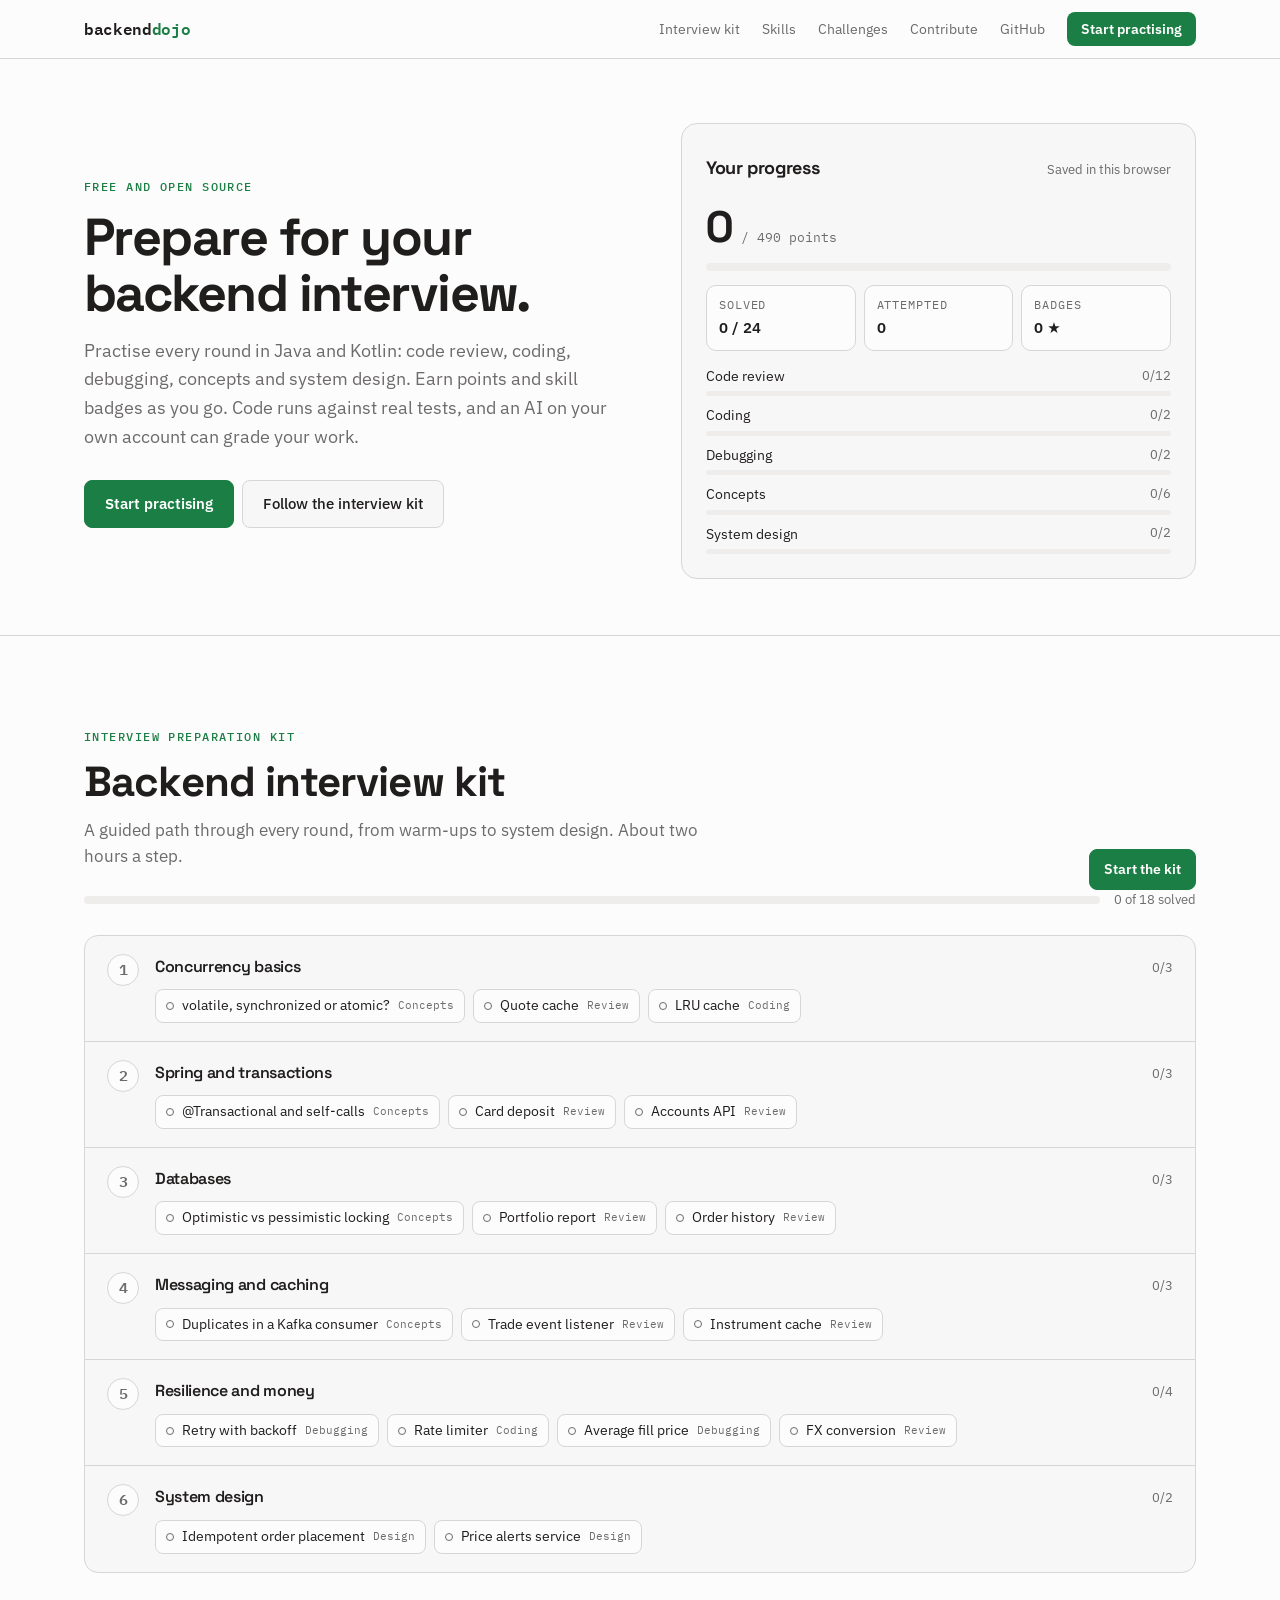
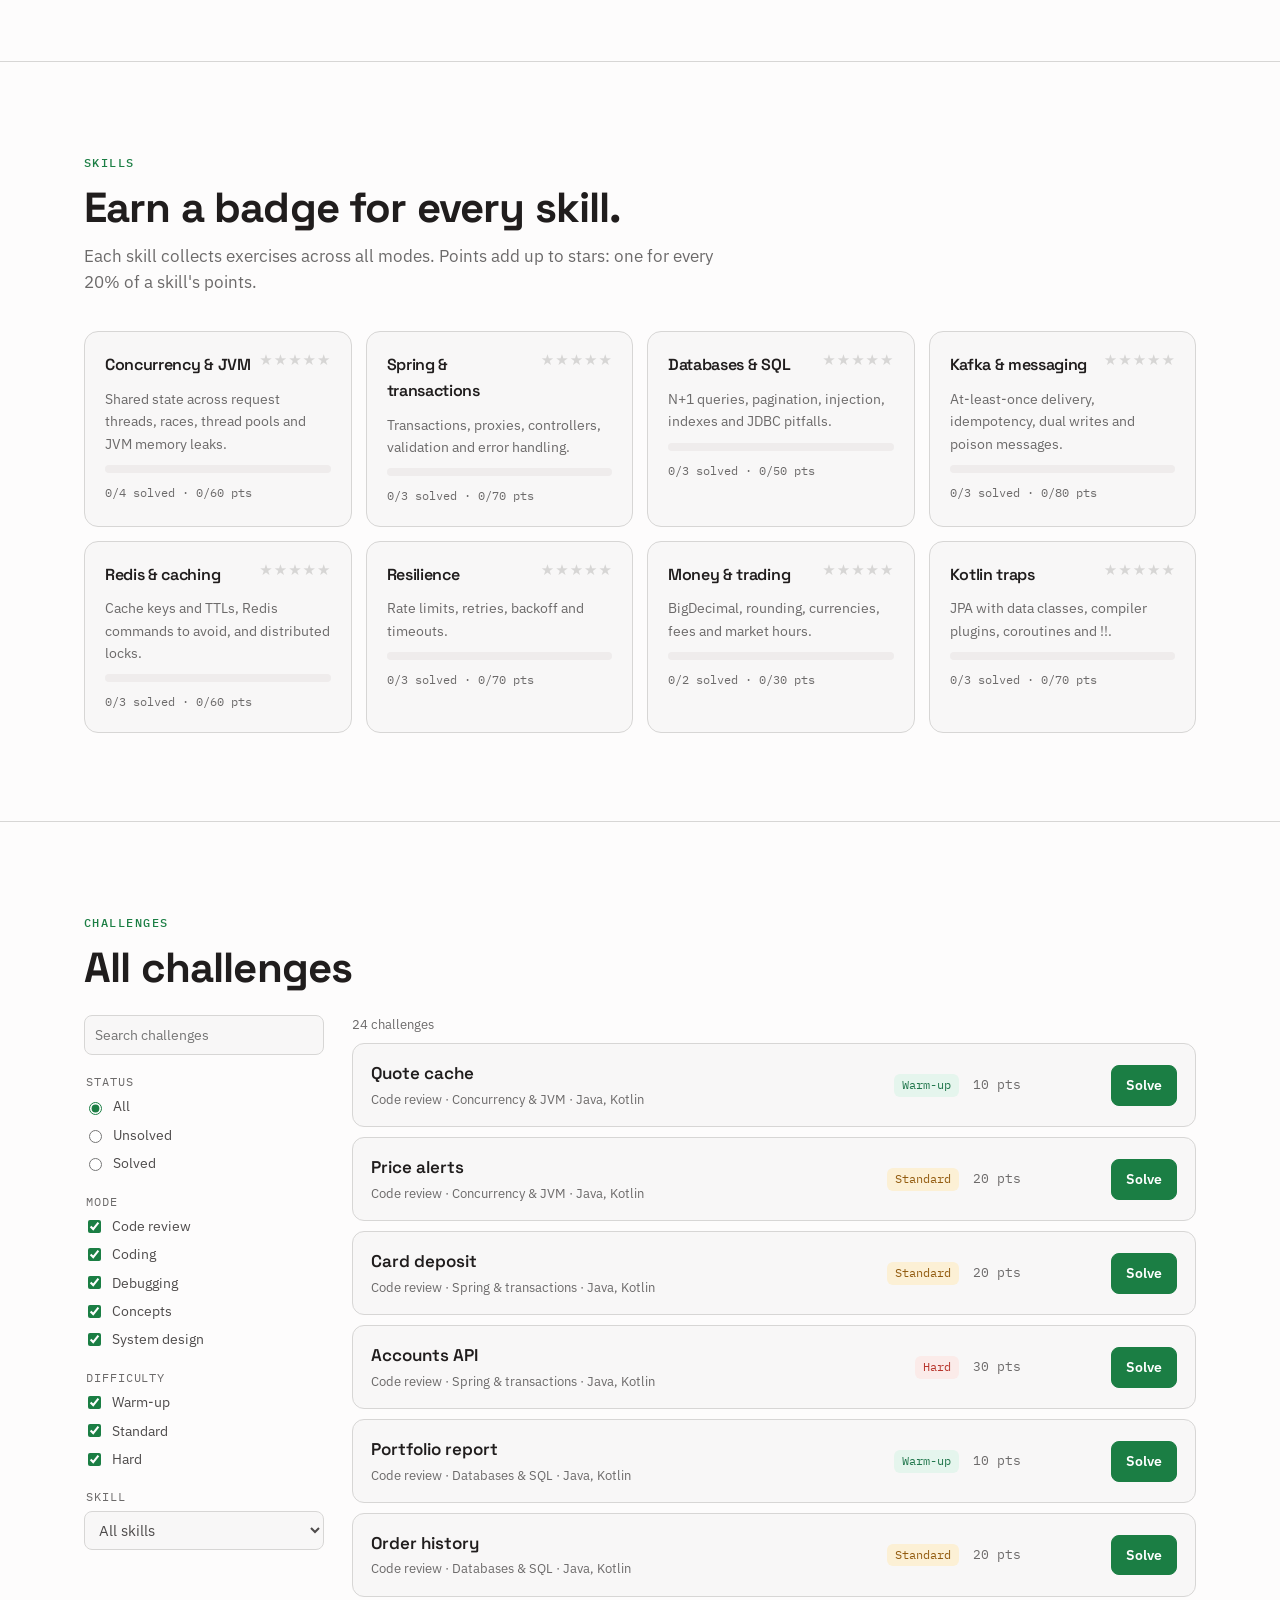
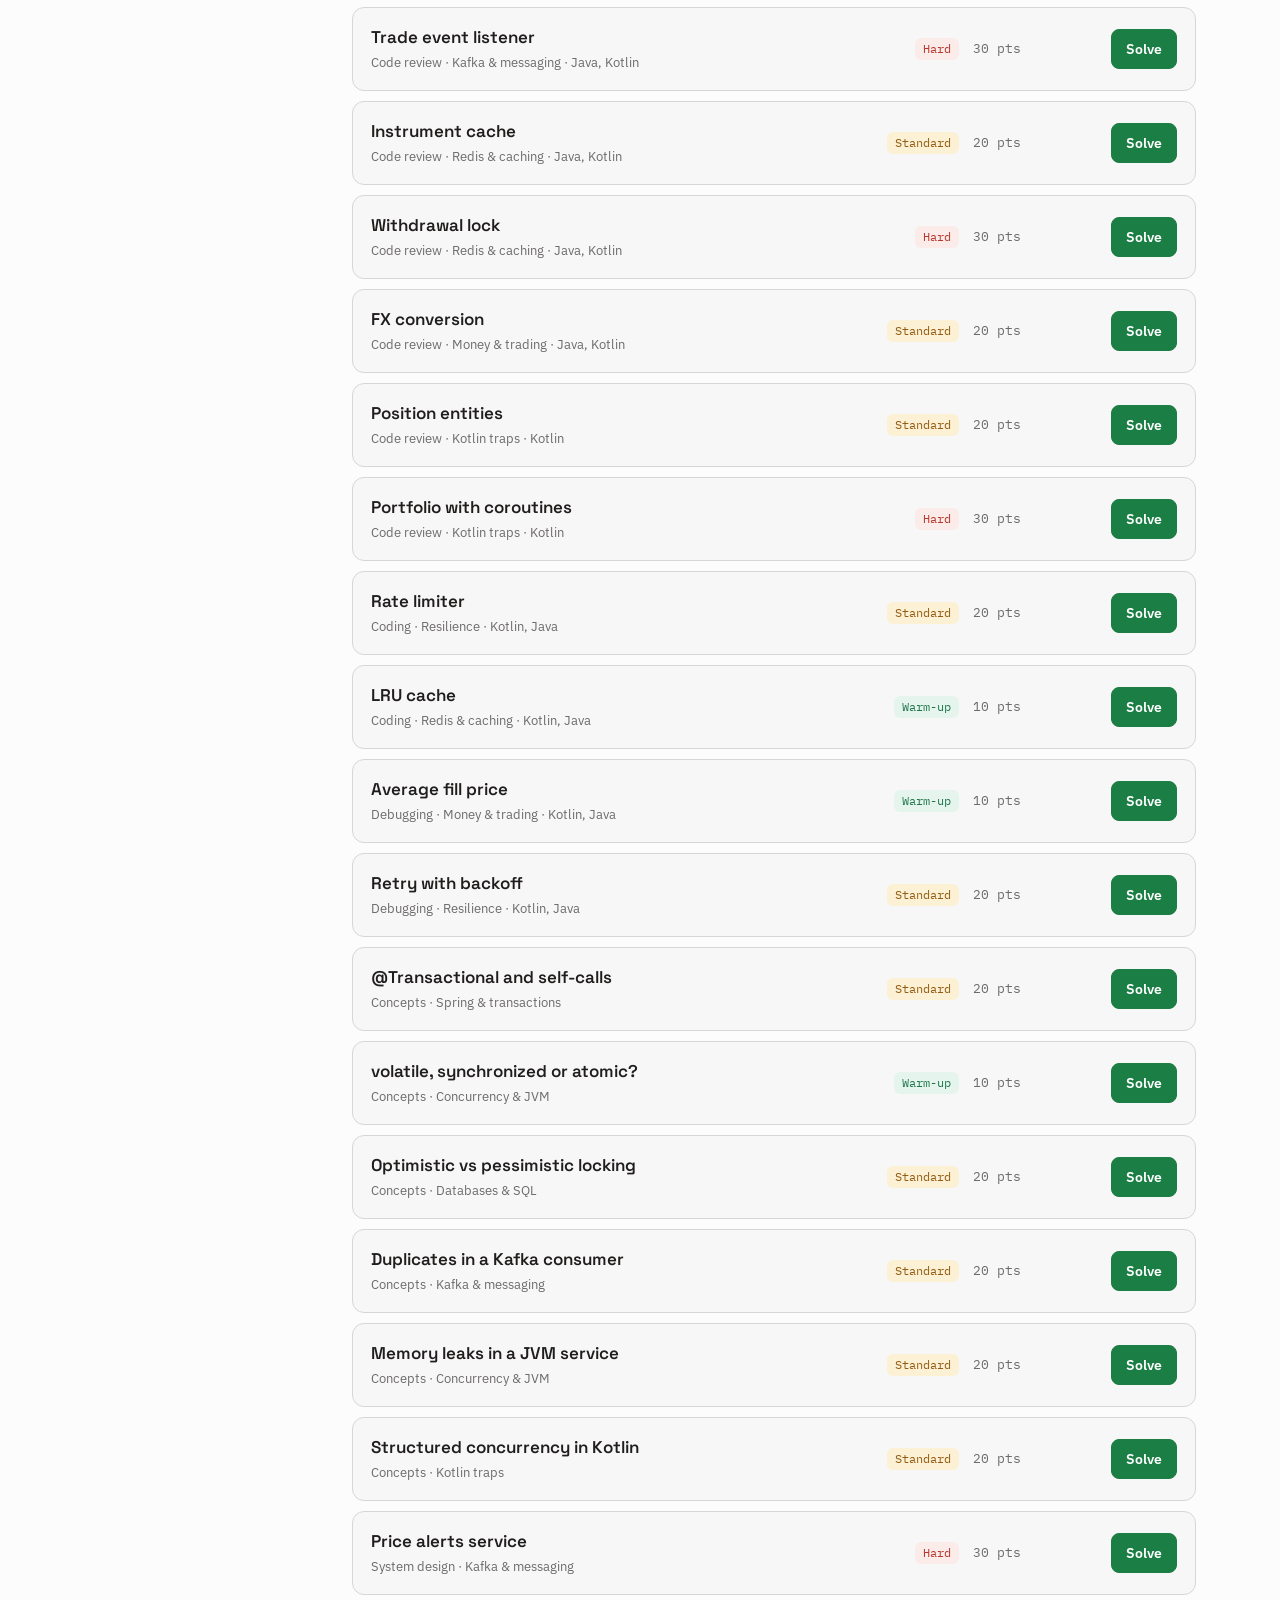
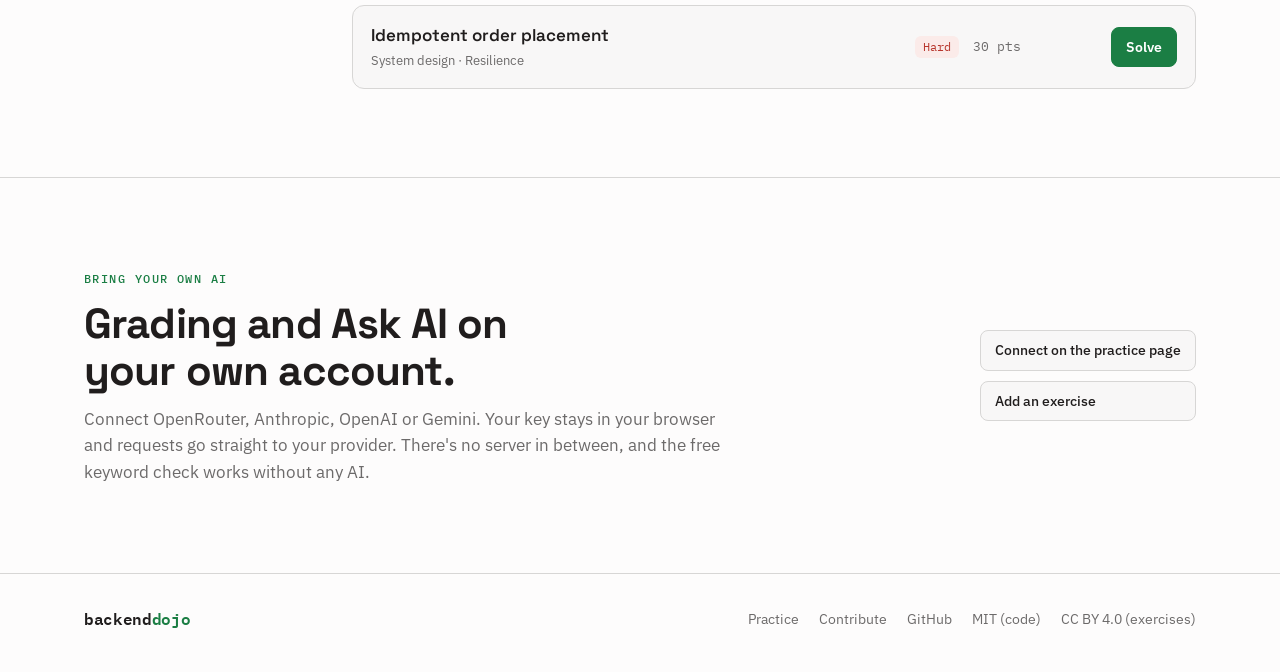
==== commit f2605823: "feat: dashboard home with interview kit, skill badges and challenge list Replaces the marketing-styl" ====
--- a/index.html
+++ b/index.html
@@ -15,9 +15,9 @@
   <div class="nav-inner">
     <a class="logo" href="./" aria-label="Backend Dojo home">backend<span>dojo</span></a>
     <div class="nav-links">
-      <a href="#modes">Practice modes</a>
-      <a href="#topics">Topics</a>
-      <a href="#ai">Your AI</a>
+      <a href="#kit">Interview kit</a>
+      <a href="#skills">Skills</a>
+      <a href="#challenges">Challenges</a>
       <a href="contribute.html">Contribute</a>
       <a href="https://github.com/svkaizoku/backend-dojo" rel="noopener noreferrer">GitHub</a>
       <a class="nav-cta" href="practice.html">Start practising</a>
@@ -26,174 +26,100 @@
 </nav>
 
 <main>
-  <section class="hero">
+  <section class="dash-hero">
     <div class="wrap hero-grid">
       <div>
         <p class="eyebrow">Free and open source</p>
-        <h1>Practise every round of the <span class="grad">backend interview.</span></h1>
-        <p class="lede">Review pull requests, write and debug code that <b>really compiles and runs</b>, explain core concepts, and sketch system designs, in Java and Kotlin. Grade yourself with the answer keys, or with the AI account you already have.</p>
+        <h1>Prepare for your backend interview.</h1>
+        <p class="lede">Practise every round in Java and Kotlin: code review, coding, debugging, concepts and system design. Earn points and skill badges as you go. Code runs against real tests, and an AI on your own account can grade your work.</p>
         <div class="actions">
-          <a class="btn primary big-btn" href="practice.html">Start practising</a>
-          <a class="btn big-btn" href="https://github.com/svkaizoku/backend-dojo" rel="noopener noreferrer">View on GitHub</a>
-        </div>
-        <div class="badges">
-          <span class="badge">Java 17+</span>
-          <span class="badge">Kotlin</span>
-          <span class="badge">Spring · Kafka · Redis · SQL</span>
-          <span class="badge">MIT License</span>
+          <a class="btn primary big-btn" href="practice.html" id="heroCta">Start practising</a>
+          <a class="btn big-btn" href="#kit">Follow the interview kit</a>
         </div>
       </div>
 
-      <figure class="terminal" aria-label="Example: running tests for the rate limiter exercise">
-        <div class="term-bar"><span class="dots" aria-hidden="true"><i></i><i></i><i></i></span>practice — RateLimiter.kt</div>
-<pre class="term-body"><span class="c"># Coding round: implement a token-bucket rate limiter</span>
-<span class="p">$</span> run tests <span class="v">RateLimiter.kt</span>
-<span class="ok">PASS</span> allows a burst up to capacity
-<span class="ok">PASS</span> refills over time
-<span class="ok">PASS</span> never refills above capacity
-<span class="ok">PASS</span> keys are independent
-<span class="no">FAIL</span> exact under concurrent calls: expected 1000, got 1013
-
-<span class="c"># Ask AI, using your own account</span>
-<span class="p">&gt;</span> why does the concurrent test fail?
-check-then-take isn't atomic: two threads can read
-the same token count. Synchronize on the bucket.<span class="cursor" aria-hidden="true"></span></pre>
-      </figure>
+      <aside class="progress-card" aria-labelledby="progressTitle">
+        <div class="pc-head">
+          <h2 id="progressTitle">Your progress</h2>
+          <span class="hint">Saved in this browser</span>
+        </div>
+        <div class="pc-score">
+          <span class="pc-num" id="scoreNum">0</span>
+          <span class="pc-of" id="scoreOf">/ 0 points</span>
+        </div>
+        <div class="bar" role="presentation"><span id="scoreBar"></span></div>
+        <dl class="pc-stats">
+          <div><dt>Solved</dt><dd id="solvedNum">0 / 0</dd></div>
+          <div><dt>Attempted</dt><dd id="attemptedNum">0</dd></div>
+          <div><dt>Badges</dt><dd id="starsNum">0 ★</dd></div>
+        </dl>
+        <ul class="pc-modes" id="modeProgress"></ul>
+      </aside>
     </div>
   </section>
 
-  <section id="why">
+  <section id="kit">
     <div class="wrap">
-      <p class="eyebrow">The problem</p>
-      <h2>Interview prep shouldn't be only puzzles.</h2>
-      <p class="section-lede">Backend interviews test how you review code, build components, fix bugs, explain trade-offs and design services. Most prep only covers algorithms.</p>
-      <div class="compare">
-        <div class="col without">
-          <h3><span class="ic" aria-hidden="true">✕</span>Usual prep</h3>
-          <ul>
-            <li>Algorithm puzzles that look nothing like production code</li>
-            <li>Bug lists in blog posts, with no way to test yourself</li>
-            <li>System design videos you only watch</li>
-            <li>Another paid subscription for AI feedback</li>
-          </ul>
+      <div class="section-head">
+        <div>
+          <p class="eyebrow">Interview preparation kit</p>
+          <h2 id="kitName">Backend interview kit</h2>
+          <p class="section-lede" id="kitDesc"></p>
         </div>
-        <span class="arrow" aria-hidden="true">→</span>
-        <div class="col with">
-          <h3><span class="ic" aria-hidden="true">✓</span>Backend Dojo</h3>
-          <ul>
-            <li>Realistic Spring, Kafka, Redis and SQL code for every round</li>
-            <li>Code that compiles and runs against tests from your browser</li>
-            <li>An answer key for everything: what matters, why, and the fix</li>
-            <li>AI grading and Ask AI on the account you already have</li>
-          </ul>
+        <a class="btn primary" href="practice.html" id="kitContinue">Start the kit</a>
+      </div>
+      <div class="kit-bar"><div class="bar"><span id="kitBar"></span></div><span class="hint" id="kitCount"></span></div>
+      <ol class="kit" id="kitSteps"><li class="hint">Loading…</li></ol>
+    </div>
+  </section>
+
+  <section id="skills">
+    <div class="wrap">
+      <p class="eyebrow">Skills</p>
+      <h2>Earn a badge for every skill.</h2>
+      <p class="section-lede">Each skill collects exercises across all modes. Points add up to stars: one for every 20% of a skill's points.</p>
+      <div class="skills" id="skillCards"><p class="hint">Loading…</p></div>
+    </div>
+  </section>
+
+  <section id="challenges">
+    <div class="wrap">
+      <p class="eyebrow">Challenges</p>
+      <h2>All challenges</h2>
+      <div class="explorer">
+        <aside class="filters" aria-label="Filter challenges">
+          <label class="search"><span class="visually-hidden">Search challenges</span><input id="search" type="search" placeholder="Search challenges"></label>
+          <fieldset>
+            <legend>Status</legend>
+            <label><input type="radio" name="status" value="all" checked> All</label>
+            <label><input type="radio" name="status" value="unsolved"> Unsolved</label>
+            <label><input type="radio" name="status" value="solved"> Solved</label>
+          </fieldset>
+          <fieldset id="modeFilter"><legend>Mode</legend></fieldset>
+          <fieldset id="levelFilter"><legend>Difficulty</legend></fieldset>
+          <fieldset>
+            <legend>Skill</legend>
+            <select id="topicFilter" aria-label="Skill"><option value="">All skills</option></select>
+          </fieldset>
+        </aside>
+        <div>
+          <p class="hint" id="resultCount"></p>
+          <ul class="challenges" id="challengeList"><li class="hint">Loading…</li></ul>
         </div>
       </div>
     </div>
   </section>
 
-  <section id="modes">
-    <div class="wrap">
-      <p class="eyebrow">Practice modes</p>
-      <h2>Every round, one place.</h2>
-      <p class="section-lede">Five ways to practise, each with answer keys and AI feedback.</p>
-      <div class="grid-cells">
-        <a class="cell" href="practice.html" data-mode="review">
-          <span class="icon" aria-hidden="true">±</span>
-          <h3>Code review</h3>
-          <p>Review a teammate's pull request and find the planted race conditions, transaction traps and money bugs.</p>
-          <span class="more" data-count></span>
-        </a>
-        <a class="cell" href="practice.html" data-mode="coding">
-          <span class="icon alt" aria-hidden="true">&lt;/&gt;</span>
-          <h3>Coding</h3>
-          <p>Build a rate limiter or an LRU cache in the editor, then run it against real tests.</p>
-          <span class="more" data-count></span>
-        </a>
-        <a class="cell" href="practice.html" data-mode="debug">
-          <span class="icon" aria-hidden="true">!?</span>
-          <h3>Debugging</h3>
-          <p>Get code with failing tests. Find the bugs and fix them until every test passes.</p>
-          <span class="more" data-count></span>
-        </a>
-        <a class="cell" href="practice.html" data-mode="concepts">
-          <span class="icon alt" aria-hidden="true">?</span>
-          <h3>Concepts</h3>
-          <p>Explain @Transactional proxies, locking, Kafka delivery or coroutines in your own words.</p>
-          <span class="more" data-count></span>
-        </a>
-        <a class="cell" href="practice.html" data-mode="design">
-          <span class="icon" aria-hidden="true">[ ]</span>
-          <h3>System design</h3>
-          <p>Design a price alert service or an idempotent order API, then compare with a reference design.</p>
-          <span class="more" data-count></span>
-        </a>
-        <div class="cell">
-          <span class="icon alt" aria-hidden="true">AI</span>
-          <h3>Ask AI, everywhere</h3>
-          <p>A chat that sees the page you're on: the exercise, your code or answer, and your test results.</p>
-        </div>
+  <section id="ai" class="strip">
+    <div class="wrap strip-inner">
+      <div>
+        <p class="eyebrow">Bring your own AI</p>
+        <h2>Grading and Ask AI on your own account.</h2>
+        <p class="section-lede">Connect OpenRouter, Anthropic, OpenAI or Gemini. Your key stays in your browser and requests go straight to your provider. There's no server in between, and the free keyword check works without any AI.</p>
       </div>
-    </div>
-  </section>
-
-  <section id="how">
-    <div class="wrap">
-      <p class="eyebrow">How it works</p>
-      <h2>Practise, check, learn.</h2>
-      <p class="section-lede">No account, no install. Your progress stays in your browser.</p>
-      <ol class="steps">
-        <li><span class="num">01</span><h3>Pick an exercise</h3><p>Choose a mode, a topic and a level, in Java or Kotlin.</p></li>
-        <li><span class="num">02</span><h3>Do the work</h3><p>Write your review or answer, or code in the editor and run the tests.</p></li>
-        <li><span class="num">03</span><h3>Grade it</h3><p>Your AI compares your work with the answer key. A free keyword check works without AI.</p></li>
-        <li><span class="num">04</span><h3>Study the key</h3><p>See every point with why it matters, the fix, a reference solution and further reading.</p></li>
-      </ol>
-    </div>
-  </section>
-
-  <section id="topics">
-    <div class="wrap">
-      <p class="eyebrow">Topics</p>
-      <h2>Built around a real backend stack.</h2>
-      <p class="section-lede">Java or Kotlin on Spring, with PostgreSQL, Kafka and Redis: the stack behind many fintech and product backends.</p>
-      <div class="cards" id="topicCards"><p class="hint">Loading topics…</p></div>
-    </div>
-  </section>
-
-  <section id="ai">
-    <div class="wrap">
-      <p class="eyebrow">Bring your own AI</p>
-      <h2>Your AI account, your data.</h2>
-      <p class="section-lede">Grading and Ask AI run on an AI account you connect, so you pay your provider directly and the site needs no server.</p>
-      <div class="grid-cells">
-        <div class="cell"><span class="icon" aria-hidden="true">OR</span><h3>OpenRouter</h3><p>Sign in with one click. One account reaches Claude, GPT, Gemini and more.</p></div>
-        <div class="cell"><span class="icon alt" aria-hidden="true">A</span><h3>Anthropic</h3><p>Paste an API key to use Claude. Claude.ai subscriptions can't be used by other apps.</p></div>
-        <div class="cell"><span class="icon" aria-hidden="true">O</span><h3>OpenAI and Gemini</h3><p>Paste an API key from the OpenAI platform or Google AI Studio.</p></div>
-      </div>
-      <div class="trust">
-        <div><h3>Key stays in your browser</h3><p>Kept for the current tab by default. Disconnect deletes it.</p></div>
-        <div><h3>No server in between</h3><p>Requests go straight from your browser to the provider you chose.</p></div>
-        <div><h3>Locked-down pages</h3><p>The site can only call the AI providers and code runners, and loads no third-party scripts.</p></div>
-        <div><h3>Where code runs</h3><p>Kotlin runs on JetBrains' compiler service; Java on Judge0, free or with your own key.</p></div>
-      </div>
-    </div>
-  </section>
-
-  <section id="contribute">
-    <div class="wrap contribute-grid">
-      <div>
-        <p class="eyebrow">Contribute</p>
-        <h2>Add the exercise you wish you'd had.</h2>
-        <p class="section-lede">Each exercise is a folder with code and a small JSON answer key. A validator checks every answer key, and a second check runs every solution against its tests.</p>
-        <a class="btn" href="contribute.html">Read the contributor guide →</a>
-      </div>
-      <div class="terminal">
-        <div class="term-bar"><span class="dots" aria-hidden="true"><i></i><i></i><i></i></span>backend-dojo</div>
-<pre class="term-body"><span class="p">$</span> node scripts/validate.mjs
-<span class="ok">✓</span> all exercises valid
-
-<span class="p">$</span> node scripts/check-solutions.mjs
-<span class="ok">✓</span> rate-limiter [kotlin]: solution passes
-<span class="ok">✓</span> retry-backoff [java]: solution passes</pre>
+      <div class="strip-side">
+        <a class="btn" href="practice.html">Connect on the practice page</a>
+        <a class="btn" href="contribute.html">Add an exercise</a>
       </div>
     </div>
   </section>
--- a/css/app.css
+++ b/css/app.css
@@ -18,11 +18,11 @@
   --text: hsl(0, 2%, 30%);
   --muted: hsl(0, 1%, 42%);
   --line: hsl(30, 2%, 84%);
-  --accent: hsl(262, 70%, 52%);
+  --accent: hsl(145, 65%, 30%);
   --accent-fg: #fff;
-  --accent-soft: hsl(262, 80%, 95%);
-  --accent-2: hsl(172, 65%, 32%);
-  --grad: linear-gradient(95deg, hsl(262, 75%, 55%), hsl(200, 70%, 45%) 55%, hsl(172, 65%, 36%));
+  --accent-soft: hsl(145, 55%, 93%);
+  --accent-2: hsl(145, 65%, 30%);
+  --star: hsl(42, 95%, 45%);
   --code-bg: hsl(0, 8%, 97%);
   --mark: hsl(62, 84%, 88%);
   --mark-edge: hsl(55, 70%, 42%);
@@ -47,8 +47,8 @@
     color-scheme: dark;
     --bg: hsl(0, 9%, 7%); --surface: hsl(0, 6%, 10%); --surface-2: hsl(0, 6%, 14%);
     --fg: hsl(0, 15%, 94%); --text: hsl(0, 4%, 76%); --muted: hsl(0, 3%, 58%); --line: hsl(0, 4%, 19%);
-    --accent: hsl(262, 85%, 72%); --accent-fg: hsl(0, 9%, 7%); --accent-soft: hsl(262, 30%, 16%); --accent-2: hsl(172, 55%, 55%);
-    --grad: linear-gradient(95deg, hsl(262, 85%, 74%), hsl(205, 75%, 66%) 55%, hsl(172, 60%, 58%));
+    --accent: hsl(145, 63%, 49%); --accent-fg: hsl(0, 9%, 7%); --accent-soft: hsl(145, 35%, 13%); --accent-2: hsl(145, 63%, 49%);
+    --star: hsl(45, 95%, 58%);
     --code-bg: hsl(0, 8%, 5%); --mark: hsl(60, 30%, 14%); --mark-edge: hsl(62, 80%, 72%);
     --good: hsl(150, 50%, 58%); --good-soft: hsl(150, 30%, 11%); --warn: hsl(40, 75%, 60%); --warn-soft: hsl(40, 40%, 12%);
     --bad: hsl(5, 80%, 68%); --bad-soft: hsl(5, 40%, 12%);
@@ -98,7 +98,7 @@
 .nav-inner { max-width: 1160px; margin: 0 auto; padding: 12px 24px; display: flex; flex-wrap: wrap; align-items: center; justify-content: space-between; gap: 8px 24px; }
 .practice .nav-inner { max-width: 1440px; padding-inline: 16px; }
 .logo { font-family: var(--font-code); font-weight: 600; font-size: 16px; color: var(--fg); text-decoration: none; letter-spacing: -0.02em; }
-.logo span { background: var(--grad); -webkit-background-clip: text; background-clip: text; color: transparent; }
+.logo span { color: var(--accent); }
 .nav-links { display: flex; flex-wrap: wrap; align-items: center; gap: 4px 22px; font-size: 14px; }
 .nav-links a { color: var(--muted); text-decoration: none; }
 .nav-links a:hover, .nav-links a[aria-current="page"] { color: var(--fg); }
@@ -113,83 +113,23 @@
 .home h2 { font-size: clamp(28px, 4vw, 42px); font-weight: 700; line-height: 1.12; margin: 10px 0 12px; max-width: 22ch; }
 .home h3 { font-size: 17px; font-weight: 600; margin-bottom: 6px; }
 .home .eyebrow { display: inline-flex; align-items: center; gap: 8px; color: var(--accent); }
-.home .eyebrow::before { content: ""; width: 6px; height: 6px; border-radius: 50%; background: var(--accent); }
 .section-lede { color: var(--muted); max-width: 64ch; margin-bottom: 36px; font-size: 16.5px; }
-.grad { background: var(--grad); -webkit-background-clip: text; background-clip: text; color: transparent; }
-
-.hero { position: relative; overflow: hidden; }
-.hero::before {
-  content: ""; position: absolute; inset: -40% 10% auto; height: 520px; pointer-events: none;
-  background: radial-gradient(closest-side, color-mix(in srgb, var(--accent) 16%, transparent), transparent);
-}
-.home .hero { padding: 96px 0 88px; }
-.hero-grid { position: relative; display: grid; grid-template-columns: minmax(0, 1.05fr) minmax(0, 1fr); gap: 56px; align-items: center; }
-@media (max-width: 960px) { .hero-grid { grid-template-columns: minmax(0, 1fr); gap: 40px; } .home .hero { padding: 64px 0; } }
+
+.hero-grid { display: grid; grid-template-columns: minmax(0, 1.05fr) minmax(0, 1fr); gap: 56px; align-items: center; }
+@media (max-width: 960px) { .hero-grid { grid-template-columns: minmax(0, 1fr); gap: 32px; } }
 .hero h1 { font-size: clamp(38px, 5.6vw, 64px); line-height: 1.04; font-weight: 700; letter-spacing: -0.035em; margin: 14px 0 20px; }
 .lede { font-size: 18px; color: var(--muted); max-width: 52ch; margin-bottom: 28px; }
 .lede b { color: var(--fg); font-weight: 600; }
 .badges { display: flex; flex-wrap: wrap; gap: 8px; margin-top: 22px; }
 .badge { font-family: var(--font-code); font-size: 12px; color: var(--muted); border: 1px solid var(--line); border-radius: 6px; padding: 3px 9px; }
 
-.terminal { margin: 0; background: var(--code-bg); border: 1px solid var(--line); border-radius: 14px; overflow: hidden; box-shadow: 0 24px 60px -30px rgb(0 0 0 / 0.5); }
-.term-bar { display: flex; align-items: center; gap: 8px; padding: 12px 16px; border-bottom: 1px solid var(--line); background: var(--surface); font-family: var(--font-code); font-size: 12px; color: var(--muted); }
-.term-bar .dots { display: inline-flex; gap: 6px; margin-right: 8px; }
-.term-bar .dots i { width: 11px; height: 11px; border-radius: 50%; background: #ff5f57; }
-.term-bar .dots i:nth-child(2) { background: #febc2e; }
-.term-bar .dots i:nth-child(3) { background: #28c840; }
-.term-body { margin: 0; padding: 20px 22px; font-family: var(--font-code); font-size: 13.5px; line-height: 1.85; color: var(--text); white-space: pre-wrap; }
-.term-body .c { color: var(--syn-com); font-style: italic; }
-.term-body .p { color: var(--accent-2); }
-.term-body .v { color: var(--accent); }
-.term-body .ok { color: var(--good); }
-.term-body .no { color: var(--bad); }
-.term-body .cursor { display: inline-block; width: 8px; height: 1.1em; background: var(--accent-2); vertical-align: -2px; animation: blink 1.1s steps(1) infinite; }
-@keyframes blink { 50% { opacity: 0; } }
-@media (prefers-reduced-motion: reduce) { .term-body .cursor { animation: none; } }
-
-.compare { display: grid; grid-template-columns: minmax(0, 1fr) auto minmax(0, 1fr); gap: 16px; align-items: center; }
-@media (max-width: 760px) { .compare { grid-template-columns: minmax(0, 1fr); } .compare .arrow { justify-self: center; transform: rotate(90deg); } }
-.compare .col { border-radius: 14px; padding: 26px 28px; border: 1px solid; height: 100%; }
-.compare .without { background: var(--bad-soft); border-color: color-mix(in srgb, var(--bad) 35%, transparent); }
-.compare .with { background: var(--good-soft); border-color: color-mix(in srgb, var(--good) 35%, transparent); }
-.compare .col h3 { display: flex; align-items: center; gap: 10px; font-size: 18px; margin-bottom: 14px; }
-.compare .without h3 { color: var(--bad); }
-.compare .with h3 { color: var(--good); }
-.compare .ic { display: inline-grid; place-items: center; width: 30px; height: 30px; border-radius: 8px; font-family: var(--font-code); font-size: 15px; }
-.compare .without .ic { background: color-mix(in srgb, var(--bad) 18%, transparent); }
-.compare .with .ic { background: color-mix(in srgb, var(--good) 18%, transparent); }
-.compare ul { list-style: none; margin: 0; padding: 0; display: grid; gap: 10px; }
-.compare li { display: grid; grid-template-columns: auto minmax(0, 1fr); gap: 10px; }
-.compare .without li::before { content: "✕"; color: var(--bad); }
-.compare .with li::before { content: "✓"; color: var(--good); }
-.arrow { width: 40px; height: 40px; border-radius: 50%; border: 1px solid var(--line); display: grid; place-items: center; color: var(--accent); background: var(--surface); }
-
-.grid-cells { display: grid; grid-template-columns: repeat(3, minmax(0, 1fr)); border: 1px solid var(--line); border-radius: 14px; overflow: hidden; background: var(--surface); }
-@media (max-width: 900px) { .grid-cells { grid-template-columns: repeat(2, minmax(0, 1fr)); } }
-@media (max-width: 600px) { .grid-cells { grid-template-columns: minmax(0, 1fr); } }
-.cell { padding: 28px; border-right: 1px solid var(--line); border-bottom: 1px solid var(--line); margin: 0 -1px -1px 0; color: inherit; text-decoration: none; display: grid; gap: 6px; align-content: start; }
-a.cell:hover { background: var(--surface-2); }
-.cell p { color: var(--muted); font-size: 14.5px; }
-.cell .more { font-family: var(--font-code); font-size: 12.5px; color: var(--accent); margin-top: 6px; }
-.icon {
-  width: 36px; height: 36px; border-radius: 9px; display: grid; place-items: center; margin-bottom: 10px;
-  font-family: var(--font-code); font-size: 13px; font-weight: 600; color: var(--accent); background: var(--accent-soft);
-}
-.icon.alt { color: var(--accent-2); background: color-mix(in srgb, var(--accent-2) 14%, transparent); }
-
-.steps { list-style: none; margin: 0; padding: 0; display: grid; grid-template-columns: repeat(4, minmax(0, 1fr)); gap: 16px; }
-@media (max-width: 960px) { .steps { grid-template-columns: repeat(2, minmax(0, 1fr)); } }
-@media (max-width: 560px) { .steps { grid-template-columns: minmax(0, 1fr); } }
-.steps li { border: 1px solid var(--line); border-radius: 14px; padding: 22px; background: var(--surface); }
-.steps p { color: var(--muted); font-size: 14.5px; }
-.num { font-family: var(--font-code); font-size: 13px; color: var(--accent); display: block; margin-bottom: 12px; }
+
+
+
 
 .cards { display: grid; grid-template-columns: repeat(auto-fill, minmax(250px, 1fr)); gap: 14px; }
 .card { border: 1px solid var(--line); border-radius: 14px; padding: 22px; background: var(--surface); }
 .card p { color: var(--muted); font-size: 14.5px; }
-.topic-card { text-decoration: none; color: inherit; display: grid; gap: 4px; align-content: start; transition: border-color 0.15s; }
-.topic-card:hover { border-color: var(--accent); }
-.topic-card .meta { font-family: var(--font-code); font-size: 12px; margin-top: 8px; color: var(--muted); }
 
 .trust { display: grid; grid-template-columns: repeat(auto-fit, minmax(220px, 1fr)); gap: 24px; margin-top: 40px; }
 .trust p { color: var(--muted); font-size: 14.5px; }
@@ -432,3 +372,85 @@
 .orlogin { display: flex; flex-wrap: wrap; gap: 10px; align-items: center; margin-top: 6px; }
 .note-box { background: var(--warn-soft); color: var(--fg); border-radius: 10px; padding: 10px 12px; font-size: 13px; }
 .note-box b { color: var(--warn); }
+
+/* Dashboard (home) */
+.visually-hidden { position: absolute; width: 1px; height: 1px; overflow: hidden; clip: rect(0 0 0 0); white-space: nowrap; }
+.home .dash-hero { padding: 64px 0 56px; }
+.dash-hero h1 { font-size: clamp(34px, 4.6vw, 52px); line-height: 1.06; letter-spacing: -0.03em; margin: 12px 0 16px; max-width: 16ch; }
+.bar { height: 8px; border-radius: 99px; background: var(--surface-2); overflow: hidden; }
+.bar span { display: block; height: 100%; background: var(--accent); border-radius: 99px; min-width: 0; }
+.progress-card { border: 1px solid var(--line); border-radius: 16px; background: var(--surface); padding: 24px; display: grid; gap: 14px; }
+.pc-head { display: flex; justify-content: space-between; align-items: baseline; gap: 8px; }
+.pc-head h2 { font-size: 18px; }
+.pc-score { display: flex; align-items: baseline; gap: 8px; }
+.pc-num { font-family: var(--font-display); font-size: 44px; font-weight: 700; color: var(--fg); line-height: 1; font-variant-numeric: tabular-nums; }
+.pc-of { color: var(--muted); font-family: var(--font-code); font-size: 13px; }
+.pc-stats { display: grid; grid-template-columns: repeat(3, minmax(0, 1fr)); gap: 8px; margin: 0; }
+.pc-stats div { border: 1px solid var(--line); border-radius: 10px; padding: 10px 12px; background: var(--bg); }
+.pc-stats dt { font-family: var(--font-code); font-size: 11.5px; text-transform: uppercase; letter-spacing: 0.08em; color: var(--muted); }
+.pc-stats dd { margin: 2px 0 0; font-weight: 600; color: var(--fg); font-variant-numeric: tabular-nums; }
+.pc-modes { list-style: none; margin: 0; padding: 0; display: grid; gap: 8px; }
+.pc-modes li { display: grid; grid-template-columns: 1fr auto; gap: 4px 10px; align-items: center; font-size: 14px; }
+.pc-modes li .bar { grid-column: 1 / -1; height: 5px; }
+.pc-modes a { color: var(--fg); text-decoration: none; }
+.pc-modes a:hover { color: var(--accent); }
+
+.section-head { display: flex; flex-wrap: wrap; justify-content: space-between; align-items: flex-end; gap: 16px; }
+.section-head .section-lede { margin-bottom: 20px; }
+.kit-bar { display: grid; grid-template-columns: minmax(0, 1fr) auto; gap: 14px; align-items: center; margin-bottom: 24px; }
+.kit { list-style: none; margin: 0; padding: 0; display: grid; gap: 0; border: 1px solid var(--line); border-radius: 14px; background: var(--surface); overflow: hidden; }
+.kit-step { display: grid; grid-template-columns: auto minmax(0, 1fr); gap: 16px; padding: 18px 22px; border-bottom: 1px solid var(--line); }
+.kit-step:last-child { border-bottom: 0; }
+.kit-num { width: 32px; height: 32px; border-radius: 50%; display: grid; place-items: center; font-family: var(--font-code); font-weight: 600; border: 1px solid var(--line); color: var(--muted); background: var(--bg); }
+.kit-step.done .kit-num { background: var(--accent); border-color: var(--accent); color: var(--accent-fg); }
+.kit-body { display: grid; gap: 10px; min-width: 0; }
+.kit-row { display: flex; justify-content: space-between; align-items: baseline; gap: 8px; }
+.kit-row h3 { font-size: 16px; margin: 0; }
+.kit-items { display: flex; flex-wrap: wrap; gap: 8px; }
+.kit-item { display: inline-flex; align-items: center; gap: 8px; border: 1px solid var(--line); border-radius: 8px; padding: 5px 10px; font-size: 13.5px; color: var(--fg); text-decoration: none; background: var(--bg); }
+.kit-item:hover { border-color: var(--accent); }
+.kit-item .dot { width: 8px; height: 8px; border-radius: 50%; border: 1.5px solid var(--muted); }
+.kit-item.attempted .dot { border-color: var(--warn); background: var(--warn); }
+.kit-item.solved .dot { border-color: var(--accent); background: var(--accent); }
+.kit-mode { font-family: var(--font-code); font-size: 11px; color: var(--muted); }
+
+.skills { display: grid; grid-template-columns: repeat(auto-fill, minmax(250px, 1fr)); gap: 14px; }
+.skill { border: 1px solid var(--line); border-radius: 14px; padding: 20px; background: var(--surface); display: grid; gap: 10px; color: inherit; text-decoration: none; align-content: start; transition: border-color 0.15s; }
+.skill:hover { border-color: var(--accent); }
+.skill-head { display: flex; justify-content: space-between; align-items: flex-start; gap: 8px; }
+.skill h3 { font-size: 16px; margin: 0; }
+.skill p { color: var(--muted); font-size: 14px; }
+.skill .skill-meta { font-family: var(--font-code); font-size: 12px; }
+.stars { display: inline-flex; gap: 1px; font-size: 15px; line-height: 1; white-space: nowrap; }
+.stars span { color: var(--line); }
+.stars span.on { color: var(--star); }
+
+.explorer { display: grid; grid-template-columns: 240px minmax(0, 1fr); gap: 28px; align-items: start; margin-top: 24px; }
+@media (max-width: 860px) { .explorer { grid-template-columns: minmax(0, 1fr); } }
+.filters { display: grid; gap: 18px; position: sticky; top: 76px; }
+@media (max-width: 860px) { .filters { position: static; grid-template-columns: repeat(auto-fit, minmax(160px, 1fr)); } }
+.filters fieldset { border: 0; padding: 0; margin: 0; display: grid; gap: 6px; }
+.filters legend { font-family: var(--font-code); font-size: 11.5px; text-transform: uppercase; letter-spacing: 0.08em; color: var(--muted); margin-bottom: 4px; }
+.filters label { display: flex; gap: 8px; align-items: center; font-size: 14px; color: var(--text); cursor: pointer; }
+.filters input[type="checkbox"], .filters input[type="radio"] { accent-color: var(--accent); }
+.filters select, .search input { width: 100%; padding: 8px 10px; border-radius: 8px; border: 1px solid var(--line); background: var(--surface); }
+.challenges { list-style: none; margin: 8px 0 0; padding: 0; display: grid; gap: 10px; }
+.ch { display: grid; grid-template-columns: minmax(0, 1fr) auto auto; gap: 12px 20px; align-items: center; border: 1px solid var(--line); border-radius: 12px; padding: 16px 18px; background: var(--surface); }
+@media (max-width: 640px) { .ch { grid-template-columns: minmax(0, 1fr) auto; } .ch-facts { grid-column: 1 / -1; grid-row: 2; } }
+.ch-title { font-family: var(--font-display); font-size: 17px; font-weight: 600; color: var(--fg); text-decoration: none; }
+.ch-title:hover { color: var(--accent); }
+.ch-meta { font-size: 13px; color: var(--muted); margin-top: 2px; }
+.ch-facts { display: flex; flex-wrap: wrap; align-items: center; gap: 8px 14px; font-size: 13px; }
+.pill { font-family: var(--font-code); font-size: 11.5px; padding: 2px 8px; border-radius: 6px; }
+.pill.lvl-0 { background: var(--good-soft); color: var(--good); }
+.pill.lvl-1 { background: var(--warn-soft); color: var(--warn); }
+.pill.lvl-2 { background: var(--bad-soft); color: var(--bad); }
+.ch-pts { font-family: var(--font-code); color: var(--muted); }
+.ch-status { font-family: var(--font-code); min-width: 7ch; }
+.ch-status.solved { color: var(--accent); }
+.ch-status.attempted { color: var(--warn); }
+
+.strip-inner { display: grid; grid-template-columns: minmax(0, 1fr) auto; gap: 24px; align-items: center; }
+@media (max-width: 860px) { .strip-inner { grid-template-columns: minmax(0, 1fr); } }
+.strip-side { display: grid; gap: 10px; }
+.strip .section-lede { margin-bottom: 0; }
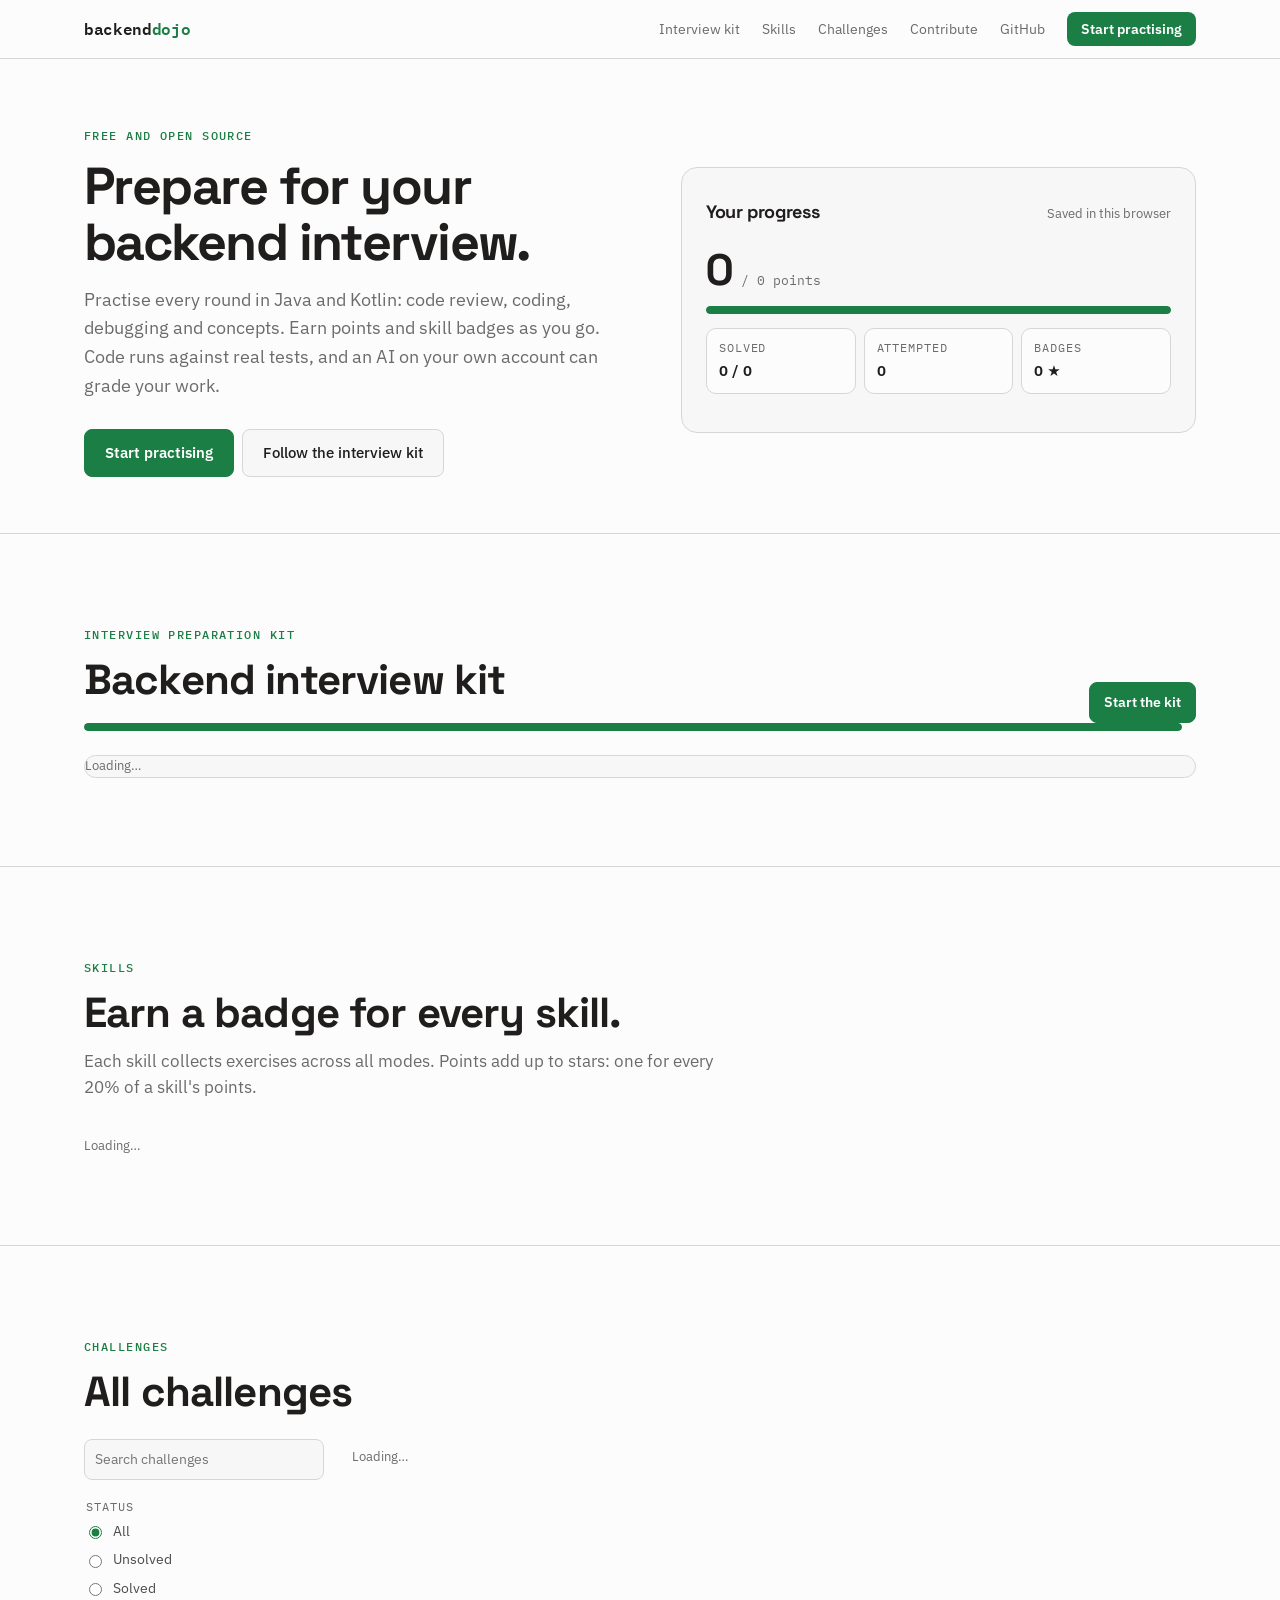
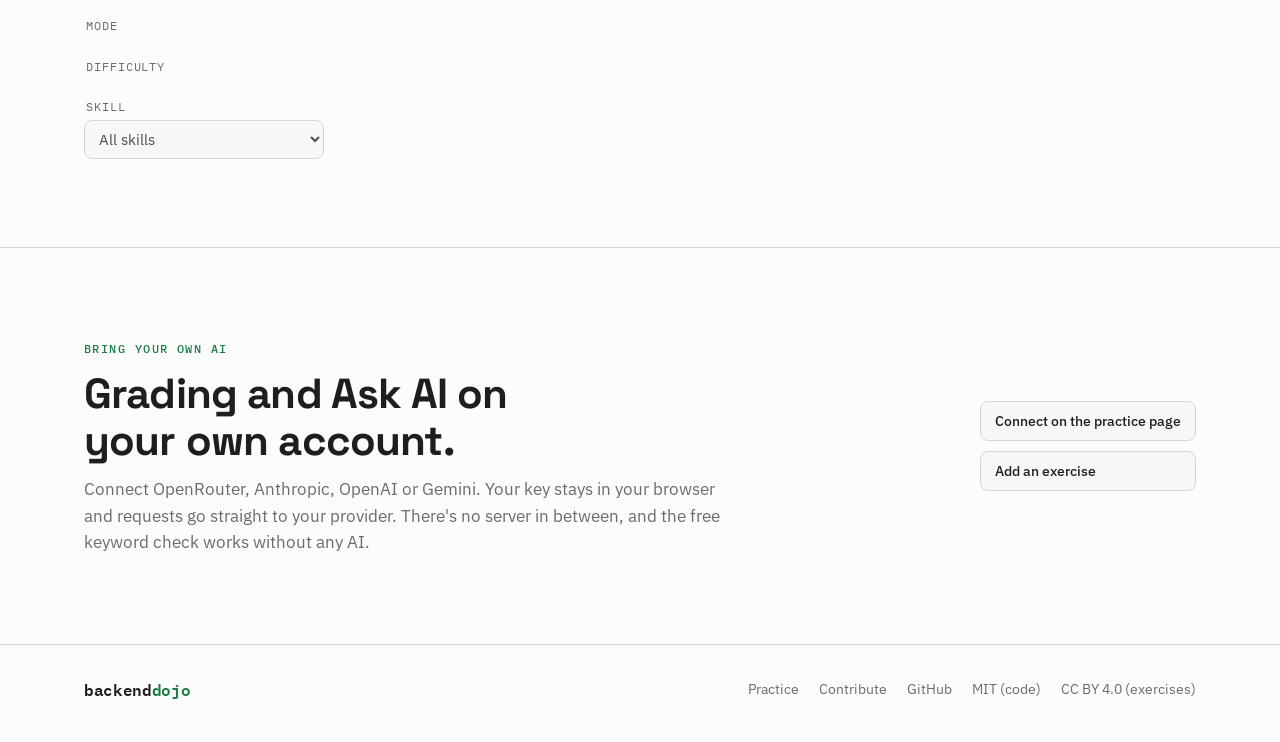
==== commit 3664796e: "feat: hide system design mode from the app The design exercises stay in content/ and validate, but t" ====
--- a/index.html
+++ b/index.html
@@ -6,7 +6,7 @@
 <meta http-equiv="Content-Security-Policy" content="default-src 'self'; script-src 'self'; style-src 'self'; img-src 'self' data:; connect-src 'self'; object-src 'none'; base-uri 'none'; form-action 'none'">
 <meta name="referrer" content="no-referrer">
 <title>Backend Dojo</title>
-<meta name="description" content="Free, open-source practice for backend engineering interviews: code review, coding, debugging, concepts and system design in Java and Kotlin.">
+<meta name="description" content="Free, open-source practice for backend engineering interviews: code review, coding, debugging and concepts in Java and Kotlin.">
 <link rel="stylesheet" href="css/app.css">
 <script type="module" src="js/home.js"></script>
 </head>
@@ -31,7 +31,7 @@
       <div>
         <p class="eyebrow">Free and open source</p>
         <h1>Prepare for your backend interview.</h1>
-        <p class="lede">Practise every round in Java and Kotlin: code review, coding, debugging, concepts and system design. Earn points and skill badges as you go. Code runs against real tests, and an AI on your own account can grade your work.</p>
+        <p class="lede">Practise every round in Java and Kotlin: code review, coding, debugging and concepts. Earn points and skill badges as you go. Code runs against real tests, and an AI on your own account can grade your work.</p>
         <div class="actions">
           <a class="btn primary big-btn" href="practice.html" id="heroCta">Start practising</a>
           <a class="btn big-btn" href="#kit">Follow the interview kit</a>
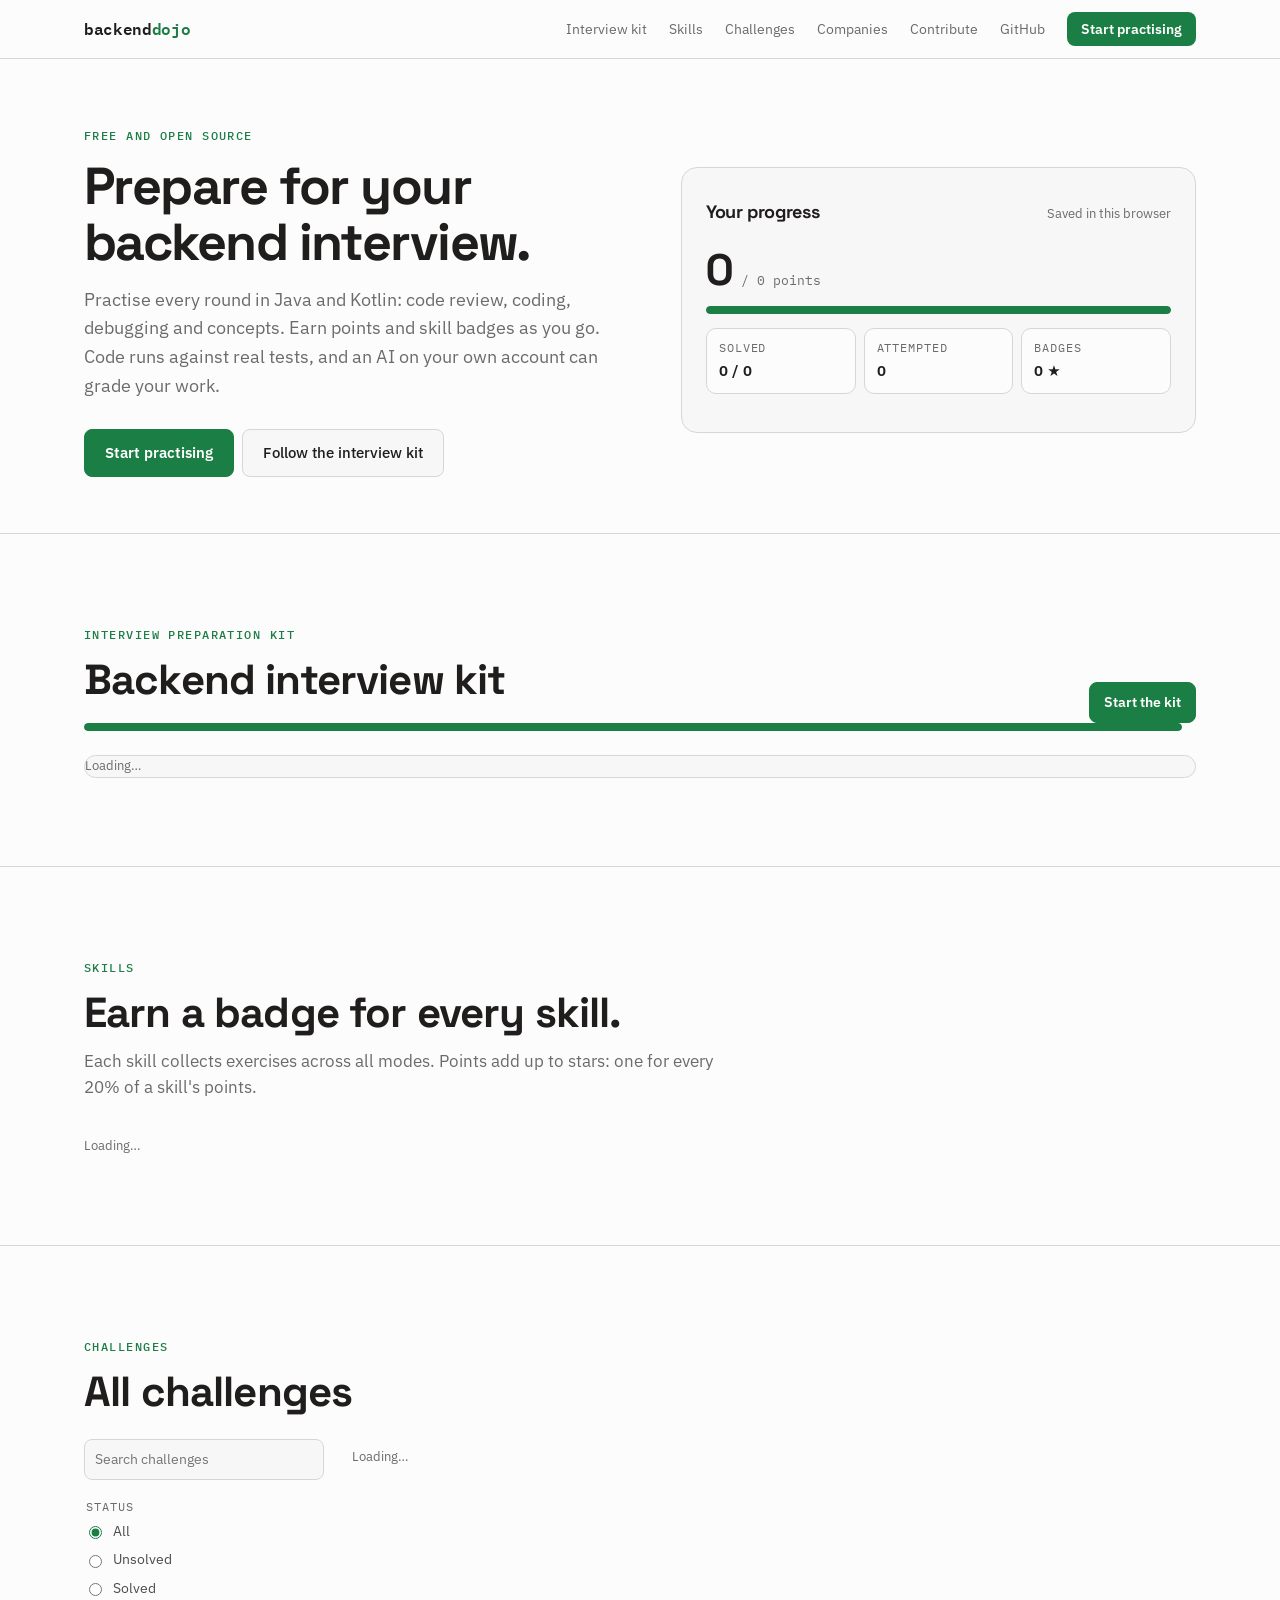
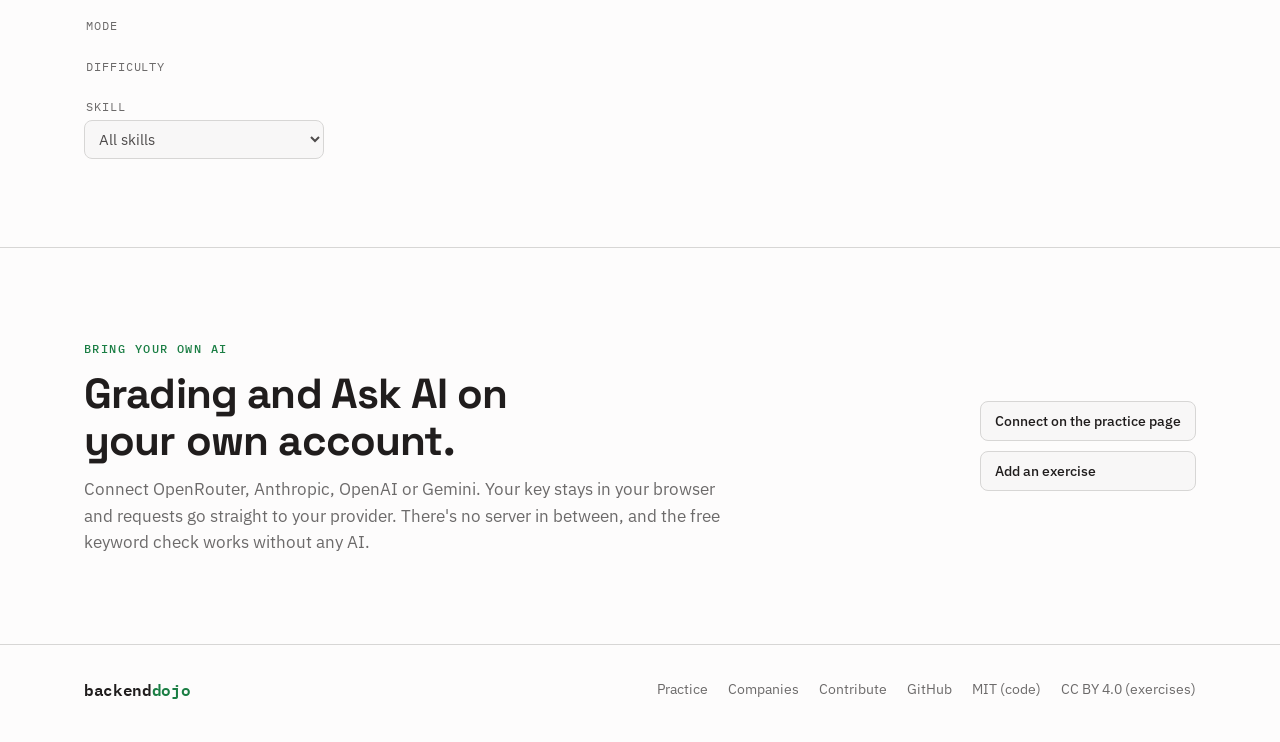
==== commit 7a1a13cc: "feat: companies tab with GetYourGuide interview process Adds a Companies page listing companies. Eac" ====
--- a/index.html
+++ b/index.html
@@ -18,6 +18,7 @@
       <a href="#kit">Interview kit</a>
       <a href="#skills">Skills</a>
       <a href="#challenges">Challenges</a>
+      <a href="companies.html">Companies</a>
       <a href="contribute.html">Contribute</a>
       <a href="https://github.com/svkaizoku/backend-dojo" rel="noopener noreferrer">GitHub</a>
       <a class="nav-cta" href="practice.html">Start practising</a>
@@ -130,6 +131,7 @@
     <span class="logo">backend<span>dojo</span></span>
     <nav aria-label="Footer">
       <a href="practice.html">Practice</a>
+      <a href="companies.html">Companies</a>
       <a href="contribute.html">Contribute</a>
       <a href="https://github.com/svkaizoku/backend-dojo" rel="noopener noreferrer">GitHub</a>
       <a href="https://github.com/svkaizoku/backend-dojo/blob/main/LICENSE" rel="noopener noreferrer">MIT (code)</a>
--- a/css/app.css
+++ b/css/app.css
@@ -454,3 +454,22 @@
 @media (max-width: 860px) { .strip-inner { grid-template-columns: minmax(0, 1fr); } }
 .strip-side { display: grid; gap: 10px; }
 .strip .section-lede { margin-bottom: 0; }
+
+/* Companies tab */
+.company-detail { padding-top: 8px; }
+.company { text-decoration: none; color: inherit; display: grid; gap: 8px; align-content: start; transition: border-color 0.15s; }
+.company:hover { border-color: var(--accent); }
+.company h3 { margin: 0; font-size: 17px; }
+.company-section { margin-top: 36px; }
+.company-section h2 { font-size: 20px; margin-bottom: 12px; }
+.steps { padding-left: 22px; display: grid; gap: 14px; }
+.steps p { margin: 4px 0 0; color: var(--muted); font-size: 14.5px; }
+.pill { display: inline-block; font-family: var(--font-code); font-size: 11.5px; border: 1px solid var(--line); border-radius: 999px; padding: 1px 8px; margin-left: 6px; color: var(--muted); }
+.topic-list { display: grid; grid-template-columns: max-content 1fr; gap: 10px 22px; margin: 0; }
+.topic-list dt { font-weight: 600; }
+.topic-list dd { margin: 0; color: var(--muted); }
+.qa { border: 1px solid var(--line); border-radius: 12px; padding: 14px 18px; margin-bottom: 10px; background: var(--surface); }
+.qa summary { cursor: pointer; font-weight: 500; }
+.qa p { color: var(--muted); margin: 10px 0 0; font-size: 14.5px; }
+.company-links { display: grid; gap: 8px; padding-left: 20px; }
+.confidence { max-width: 80ch; }
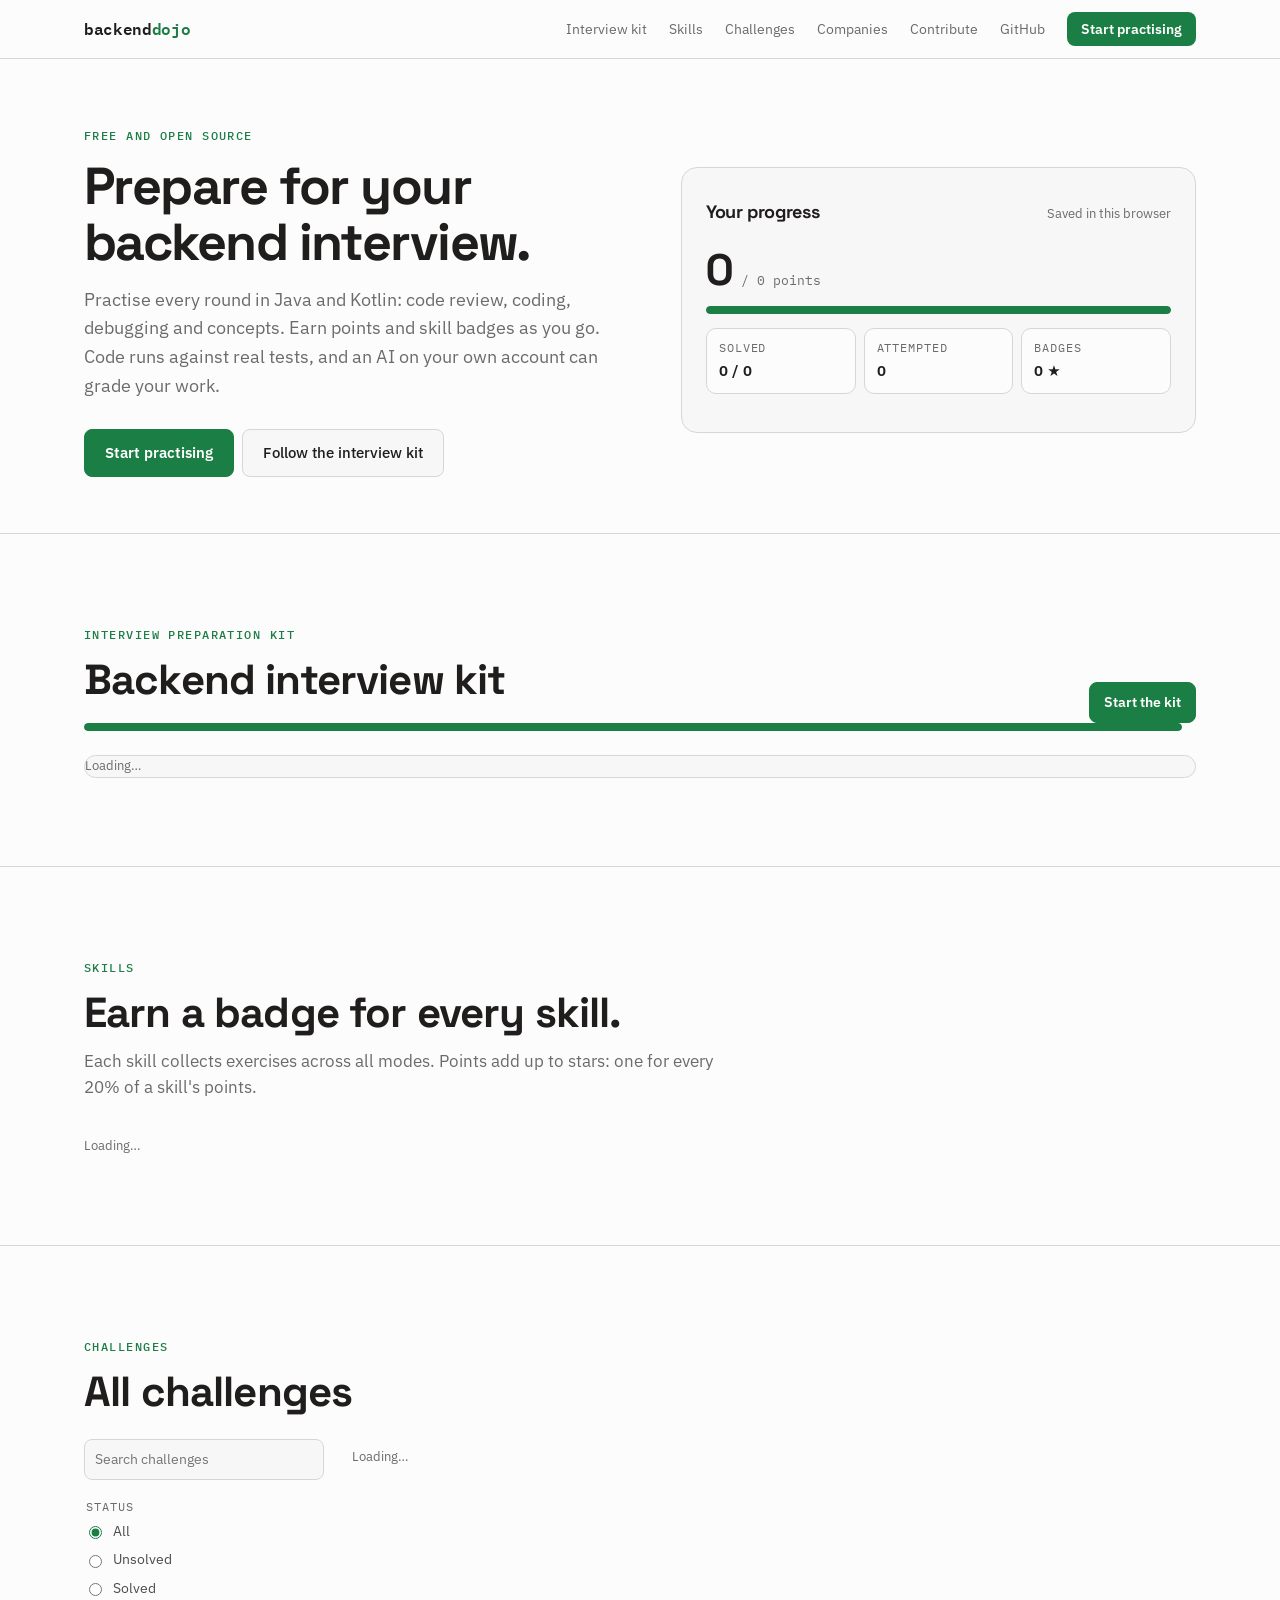
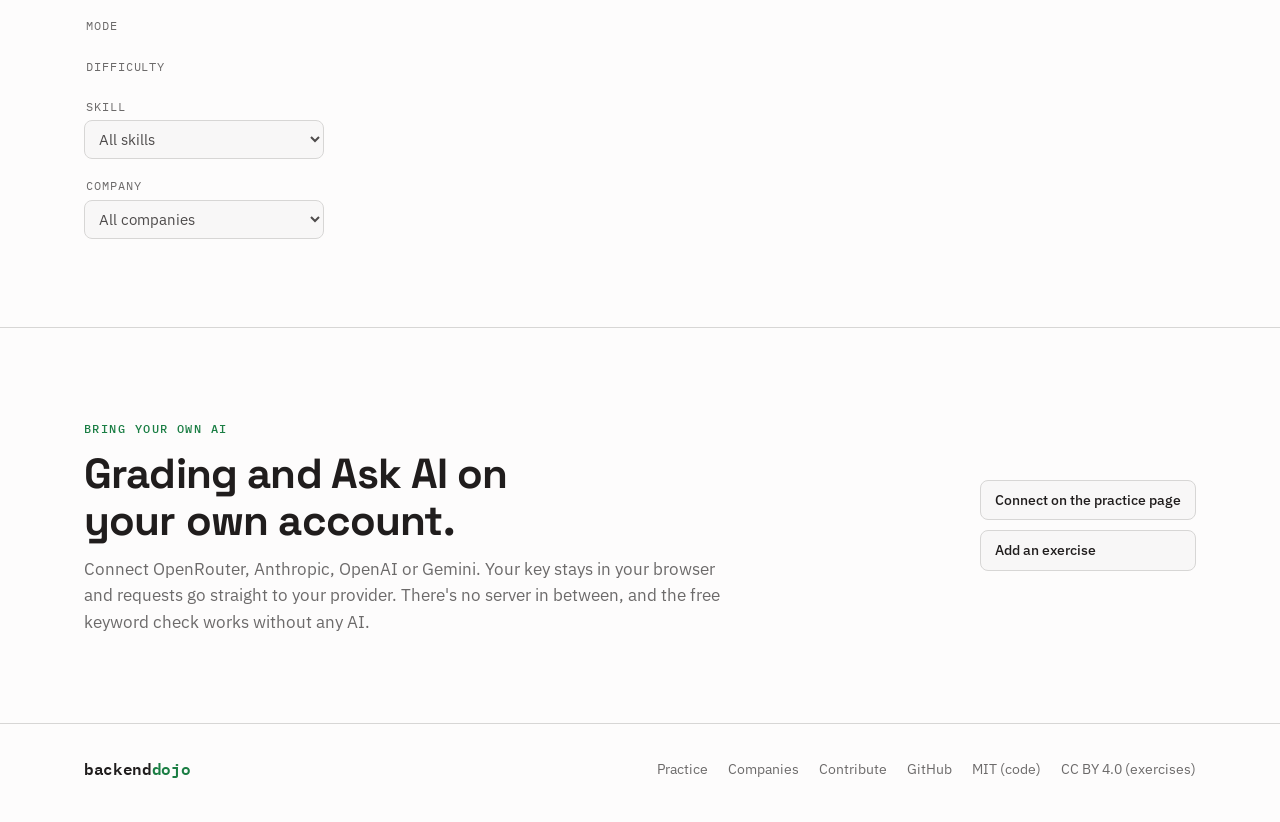
==== commit b15bb13f: "feat: company tags and company filter for challenges; Trading 212 concept challenges Co-Authored-By:" ====
--- a/index.html
+++ b/index.html
@@ -102,6 +102,10 @@
             <legend>Skill</legend>
             <select id="topicFilter" aria-label="Skill"><option value="">All skills</option></select>
           </fieldset>
+          <fieldset>
+            <legend>Company</legend>
+            <select id="companyFilter" aria-label="Company"><option value="">All companies</option></select>
+          </fieldset>
         </aside>
         <div>
           <p class="hint" id="resultCount"></p>
--- a/css/app.css
+++ b/css/app.css
@@ -473,3 +473,11 @@
 .qa p { color: var(--muted); margin: 10px 0 0; font-size: 14.5px; }
 .company-links { display: grid; gap: 8px; padding-left: 20px; }
 .confidence { max-width: 80ch; }
+
+.news-list { display: grid; gap: 10px; padding-left: 20px; }
+
+.news-wrap { overflow-x: auto; }
+.news-table { width: 100%; border-collapse: collapse; font-size: 14px; }
+.news-table th, .news-table td { text-align: left; padding: 8px 10px; border-bottom: 1px solid var(--line); vertical-align: top; }
+.news-table th { font-family: var(--font-code); font-size: 12px; font-weight: 500; text-transform: uppercase; letter-spacing: 0.08em; color: var(--muted); }
+.news-table td:first-child, .news-table td:nth-child(2) { white-space: nowrap; color: var(--muted); font-family: var(--font-code); font-size: 12.5px; }
